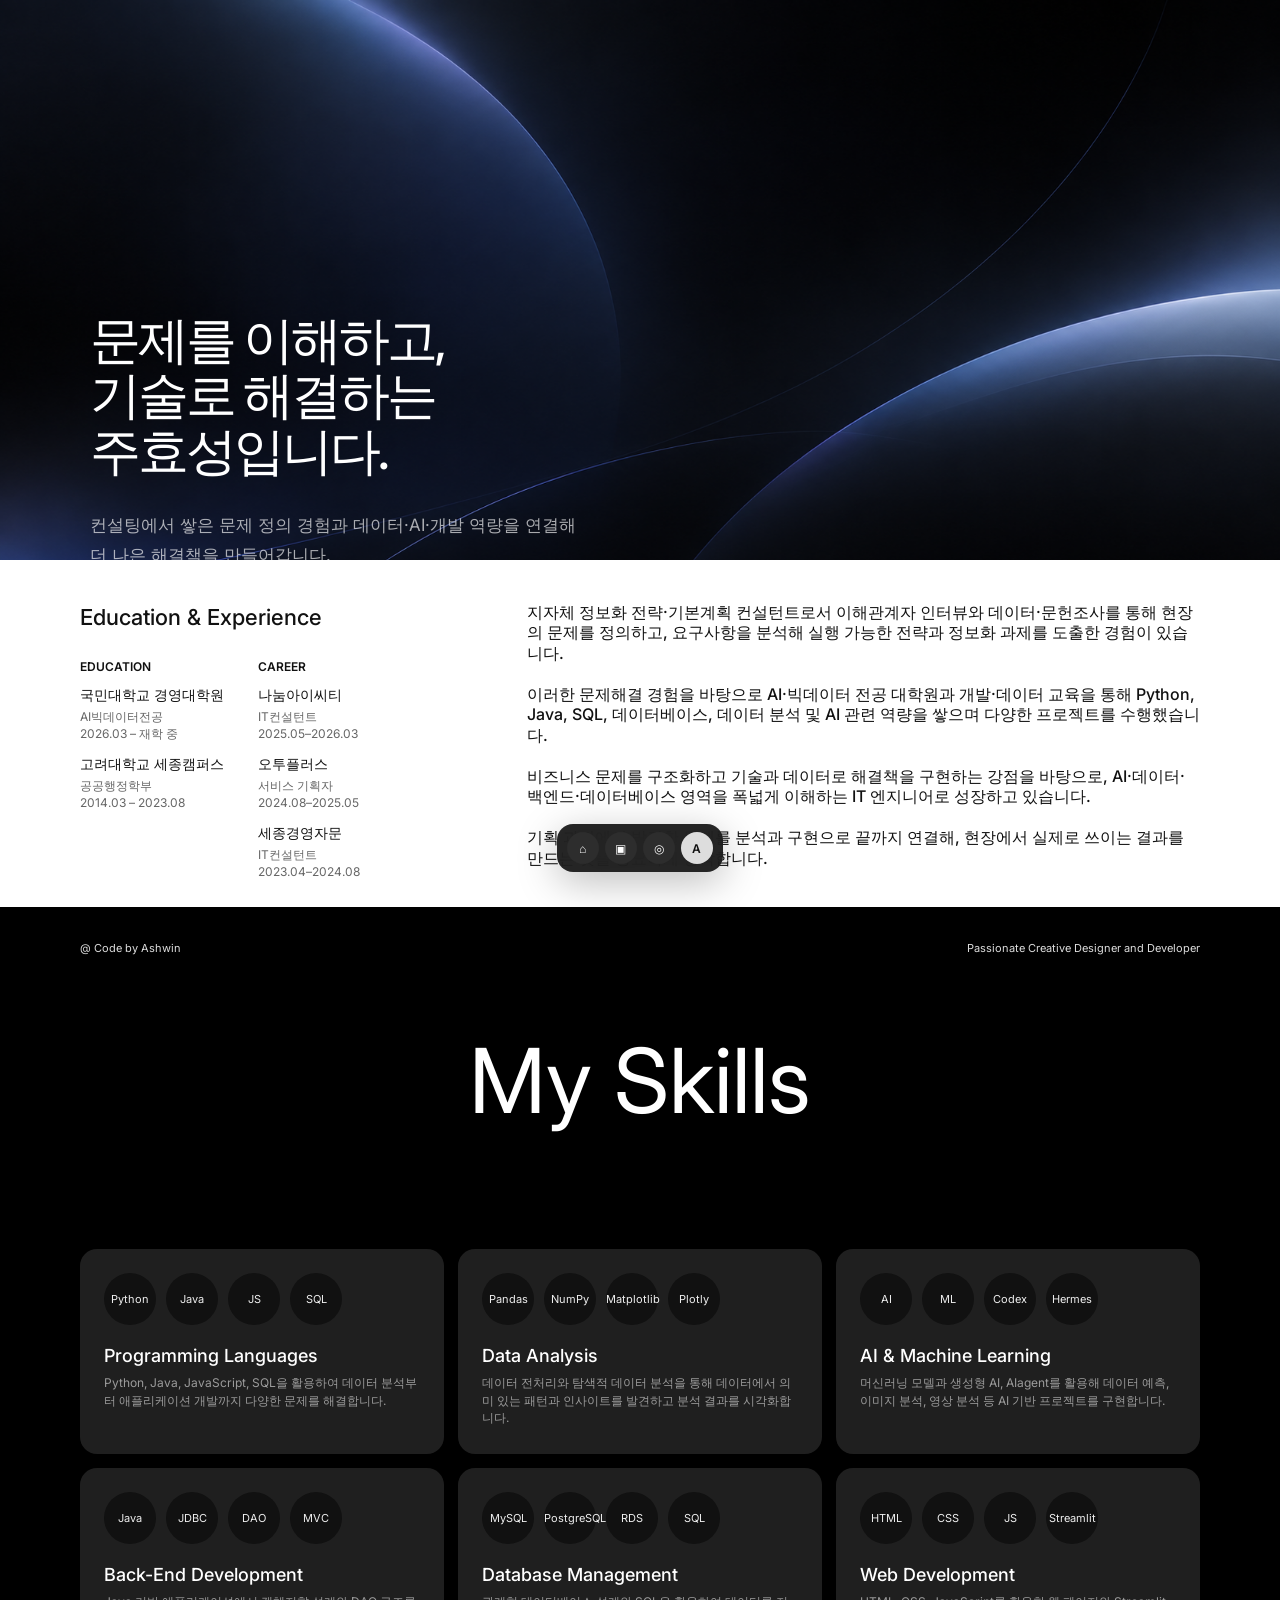
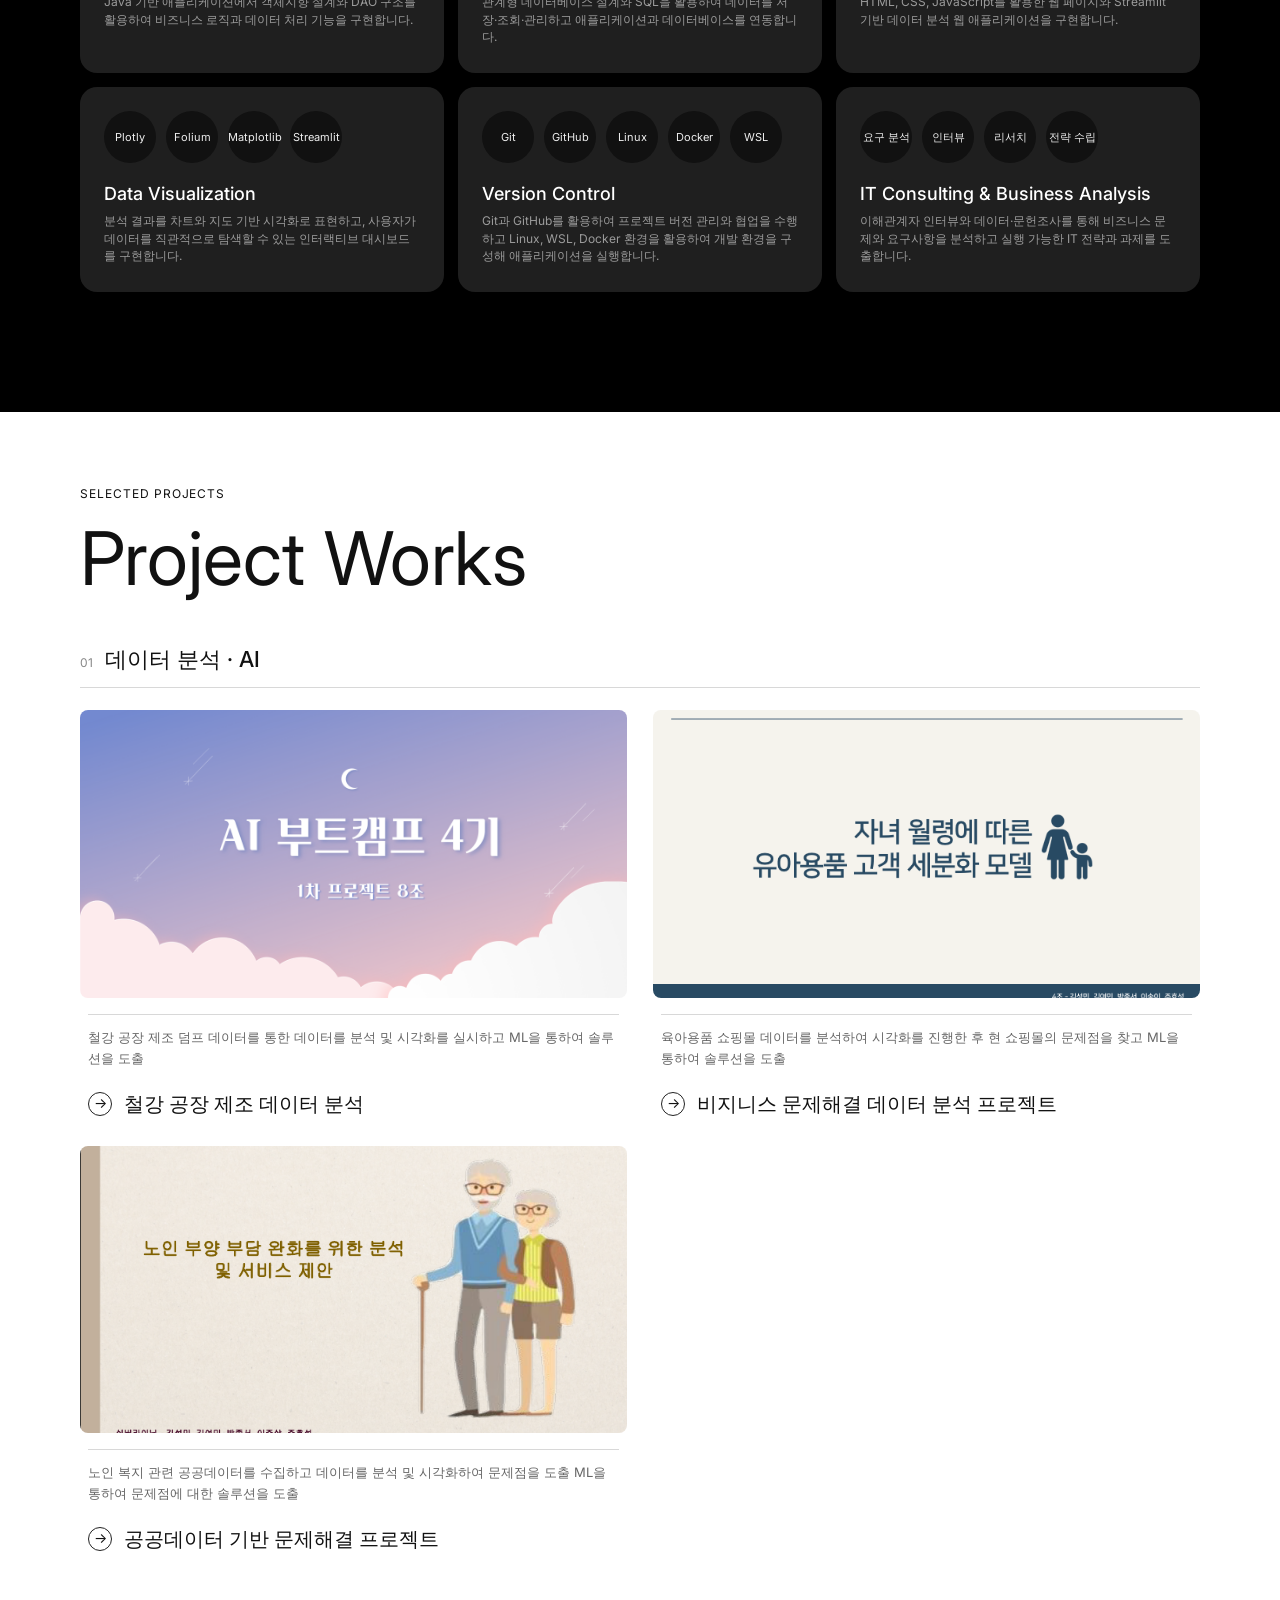
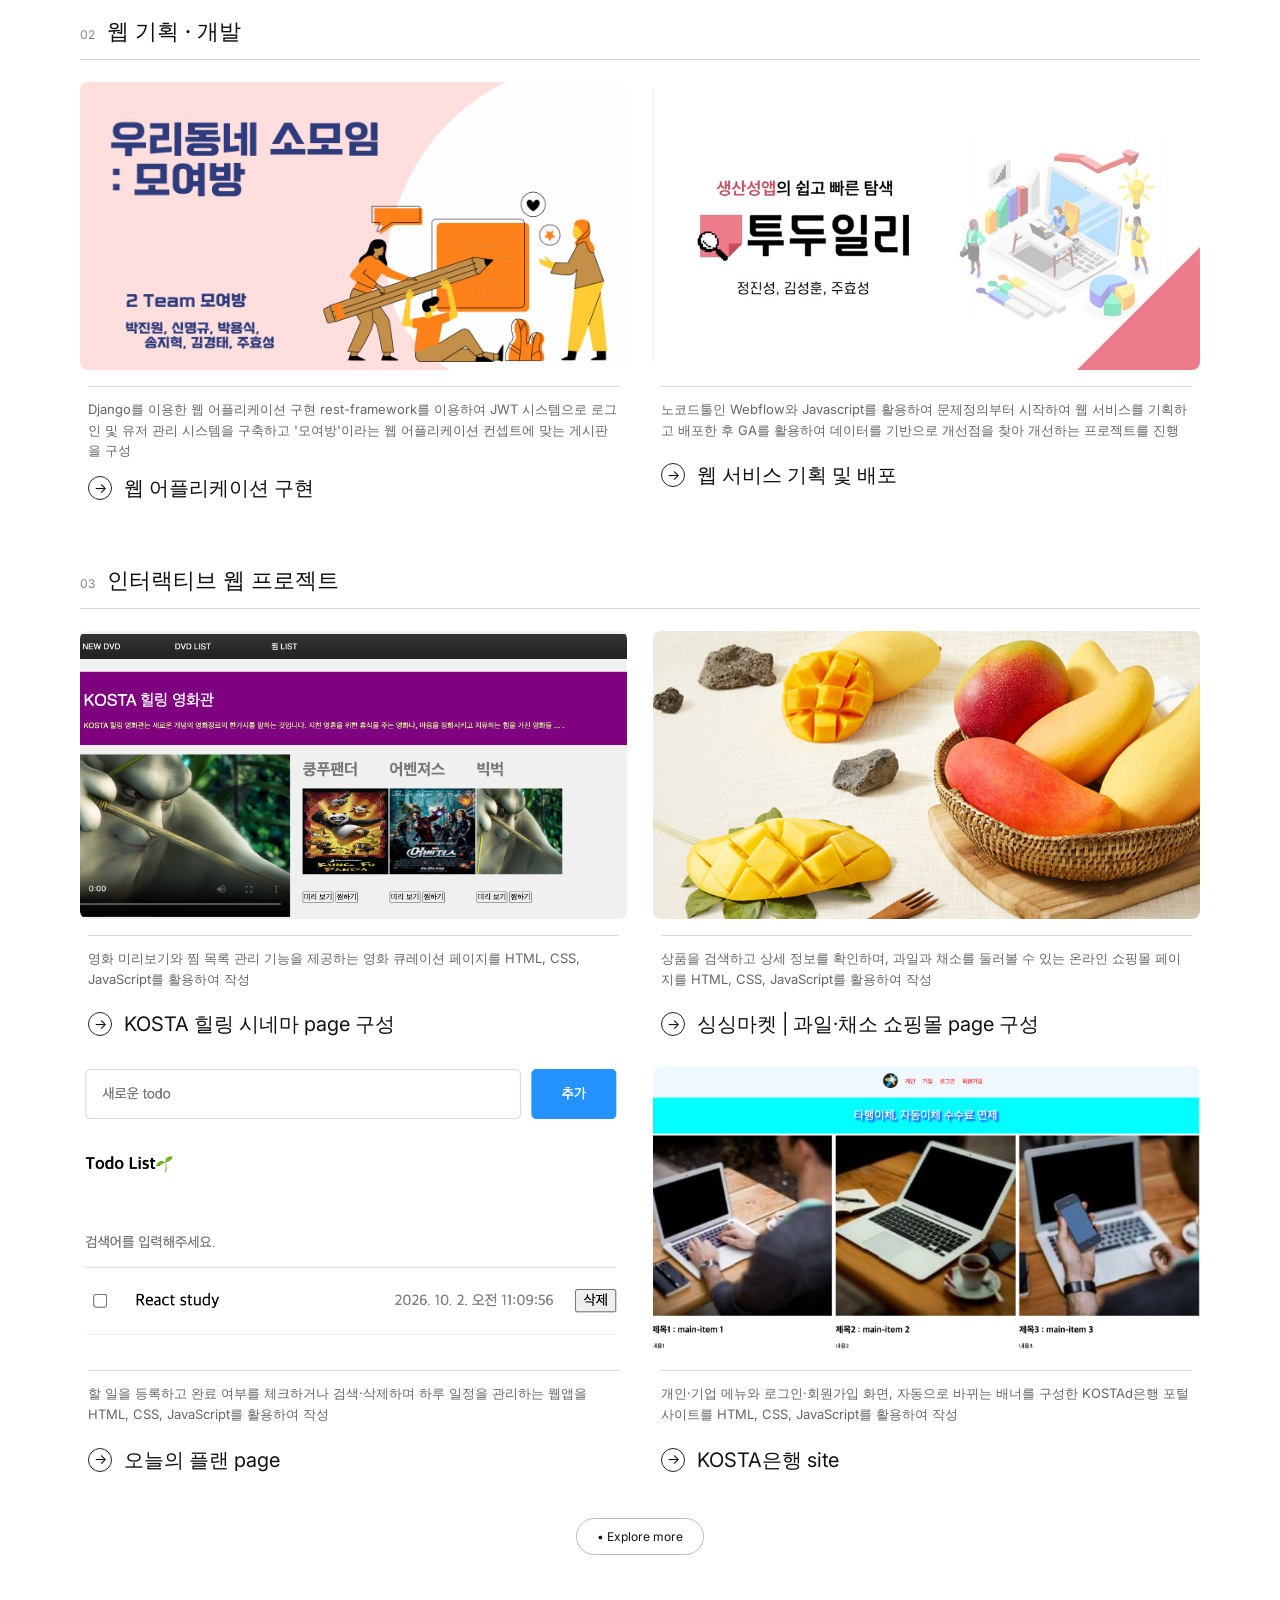
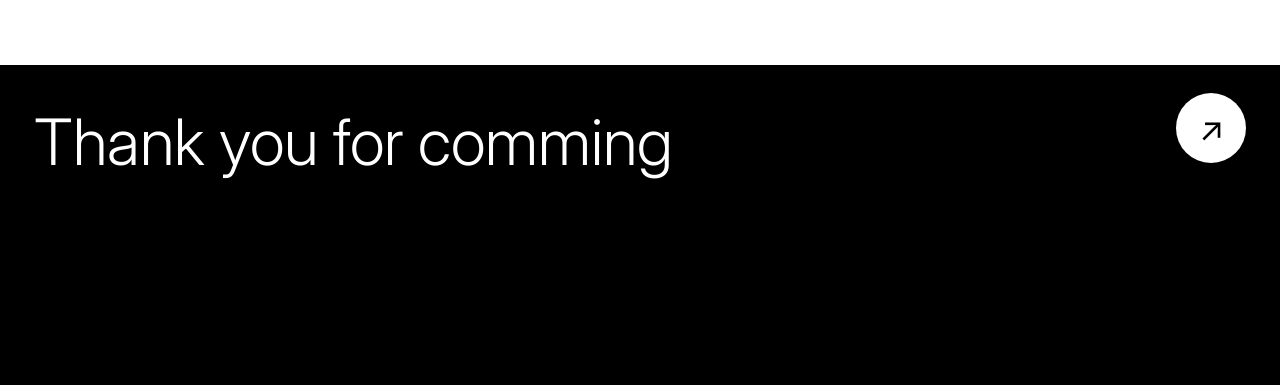
==== index.html @ 19fd81ed "githubio 포트폴리오 전면 개편" ====
<!doctype html>
<html lang="en">
  <head>
    <meta charset="UTF-8" />
    <meta name="viewport" content="width=device-width, initial-scale=1.0" />
    <title>Joo — Portfolio</title>
    <link rel="preconnect" href="https://fonts.googleapis.com" />
    <link rel="preconnect" href="https://fonts.gstatic.com" crossorigin />
    <link
      href="https://fonts.googleapis.com/css2?family=Inter:wght@300;400;500;600&display=swap"
      rel="stylesheet"
    />
    <link rel="stylesheet" href="./css/style.css" />
  </head>
  <body>
    <main>
      <section class="hero" id="home" aria-label="Hero section">
        <!-- 배경 이미지 -->
        <div
          class="hero-bg"
          role="img"
          aria-label="Portfolio hero background"
        ></div>

        <!-- 배경 위에 표시할 문구 -->
        <div class="hero-content">
          <h2>
            문제를 이해하고,<br />
            기술로 해결하는 <br />
            주효성입니다.
          </h2>

          <p class="hero-desc">
            컨설팅에서 쌓은 문제 정의 경험과 데이터·AI·개발 역량을 연결해<br />
            더 나은 해결책을 만들어갑니다.
          </p>
        </div>
      </section>

      <section class="intro section-light">
        <div class="container intro-grid">
          <div class="intro-side">
            <h2>Education &amp; Experience</h2>

            <div class="intro-history-grid">
              <section class="intro-history">
                <h3>Education</h3>
                <ul>
                  <li>
                    <strong>국민대학교 경영대학원</strong>
                    <span>AI빅데이터전공<br />2026.03 – 재학 중</span>
                  </li>
                  <li>
                    <strong>고려대학교 세종캠퍼스</strong>
                    <span>공공행정학부<br />2014.03 – 2023.08</span>
                  </li>
                </ul>
              </section>

              <section class="intro-history">
                <h3>Career</h3>
                <ul>
                  <li>
                    <strong>나눔아이씨티</strong>
                    <span>IT컨설턴트<br />2025.05–2026.03</span>
                  </li>
                  <li>
                    <strong>오투플러스</strong>
                    <span>서비스 기획자<br />2024.08–2025.05</span>
                  </li>
                  <li>
                    <strong>세종경영자문</strong>
                    <span>IT컨설턴트<br />2023.04–2024.08</span>
                  </li>
                </ul>
              </section>
            </div>
          </div>
          <p class="intro-main">
            지자체 정보화 전략·기본계획 컨설턴트로서 이해관계자 인터뷰와
            데이터·문헌조사를 통해 현장의 문제를 정의하고, 요구사항을 분석해
            실행 가능한 전략과 정보화 과제를 도출한 경험이 있습니다.
            <br /><br />이러한 문제해결 경험을 바탕으로 AI·빅데이터 전공
            대학원과 개발·데이터 교육을 통해 Python, Java, SQL, 데이터베이스,
            데이터 분석 및 AI 관련 역량을 쌓으며 다양한 프로젝트를 수행했습니다.
            <br /><br />비즈니스 문제를 구조화하고 기술과 데이터로 해결책을
            구현하는 강점을 바탕으로, AI·데이터·백엔드·데이터베이스 영역을
            폭넓게 이해하는 IT 엔지니어로 성장하고 있습니다. <br /><br />기획
            과정에서 발견한 문제를 분석과 구현으로 끝까지 연결해, 현장에서
            실제로 쓰이는 결과를 만드는 것을 중요하게 생각합니다.
          </p>
        </div>
      </section>

      <section class="skills section-dark" id="skills">
        <div class="container">
          <div class="eyebrow-row">
            <span>@ Code by Ashwin</span>
            <span>Passionate Creative Designer and Developer</span>
          </div>
          <h2 class="skills-title">My Skills</h2>

          <div class="skills-grid">
            <!-- Programming Languages -->
            <article class="skill-card">
              <div class="chip-row">
                <span class="icon-chip">Python</span>
                <span class="icon-chip">Java</span>
                <span class="icon-chip">JS</span>
                <span class="icon-chip">SQL</span>
              </div>

              <h3>Programming Languages</h3>

              <p>
                Python, Java, JavaScript, SQL을 활용하여 데이터 분석부터
                애플리케이션 개발까지 다양한 문제를 해결합니다.
              </p>
            </article>

            <!-- Data Analysis -->
            <article class="skill-card">
              <div class="chip-row">
                <span class="icon-chip">Pandas</span>
                <span class="icon-chip">NumPy</span>
                <span class="icon-chip">Matplotlib</span>
                <span class="icon-chip">Plotly</span>
              </div>

              <h3>Data Analysis</h3>

              <p>
                데이터 전처리와 탐색적 데이터 분석을 통해 데이터에서 의미 있는
                패턴과 인사이트를 발견하고 분석 결과를 시각화합니다.
              </p>
            </article>

            <!-- AI / Machine Learning -->
            <article class="skill-card">
              <div class="chip-row">
                <span class="icon-chip">AI</span>
                <span class="icon-chip">ML</span>
                <span class="icon-chip">Codex</span>
                <span class="icon-chip">Hermes</span>
              </div>

              <h3>AI &amp; Machine Learning</h3>

              <p>
                머신러닝 모델과 생성형 AI, AIagent를 활용해 데이터 예측, 이미지
                분석, 영상 분석 등 AI 기반 프로젝트를 구현합니다.
              </p>
            </article>

            <!-- Backend -->
            <article class="skill-card">
              <div class="chip-row">
                <span class="icon-chip">Java</span>
                <span class="icon-chip">JDBC</span>
                <span class="icon-chip">DAO</span>
                <span class="icon-chip">MVC</span>
              </div>

              <h3>Back-End Development</h3>

              <p>
                Java 기반 애플리케이션에서 객체지향 설계와 DAO 구조를 활용하여
                비즈니스 로직과 데이터 처리 기능을 구현합니다.
              </p>
            </article>

            <!-- Database -->
            <article class="skill-card">
              <div class="chip-row">
                <span class="icon-chip">MySQL</span>
                <span class="icon-chip">PostgreSQL</span>
                <span class="icon-chip">RDS</span>
                <span class="icon-chip">SQL</span>
              </div>

              <h3>Database Management</h3>

              <p>
                관계형 데이터베이스 설계와 SQL을 활용하여 데이터를
                저장·조회·관리하고 애플리케이션과 데이터베이스를 연동합니다.
              </p>
            </article>

            <!-- Web -->
            <article class="skill-card">
              <div class="chip-row">
                <span class="icon-chip">HTML</span>
                <span class="icon-chip">CSS</span>
                <span class="icon-chip">JS</span>
                <span class="icon-chip">Streamlit</span>
              </div>

              <h3>Web Development</h3>

              <p>
                HTML, CSS, JavaScript를 활용한 웹 페이지와 Streamlit 기반 데이터
                분석 웹 애플리케이션을 구현합니다.
              </p>
            </article>

            <!-- Data Visualization -->
            <article class="skill-card">
              <div class="chip-row">
                <span class="icon-chip">Plotly</span>
                <span class="icon-chip">Folium</span>
                <span class="icon-chip">Matplotlib</span>
                <span class="icon-chip">Streamlit</span>
              </div>

              <h3>Data Visualization</h3>

              <p>
                분석 결과를 차트와 지도 기반 시각화로 표현하고, 사용자가
                데이터를 직관적으로 탐색할 수 있는 인터랙티브 대시보드를
                구현합니다.
              </p>
            </article>

            <!-- Version Control -->
            <article class="skill-card">
              <div class="chip-row">
                <span class="icon-chip">Git</span>
                <span class="icon-chip">GitHub</span>
                <span class="icon-chip">Linux</span>
                <span class="icon-chip">Docker</span>
                <span class="icon-chip">WSL</span>
              </div>

              <h3>Version Control</h3>

              <p>
                Git과 GitHub를 활용하여 프로젝트 버전 관리와 협업을 수행하고
                Linux, WSL, Docker 환경을 활용하여 개발 환경을 구성해
                애플리케이션을 실행합니다.
              </p>
            </article>

            <!-- Consulting -->
            <article class="skill-card">
              <div class="chip-row">
                <span class="icon-chip">요구 분석</span>
                <span class="icon-chip">인터뷰</span>
                <span class="icon-chip">리서치</span>
                <span class="icon-chip">전략 수립</span>
              </div>

              <h3>IT Consulting &amp; Business Analysis</h3>

              <p>
                이해관계자 인터뷰와 데이터·문헌조사를 통해 비즈니스 문제와
                요구사항을 분석하고 실행 가능한 IT 전략과 과제를 도출합니다.
              </p>
            </article>
          </div>
        </div>
      </section>

      <section class="works section-light" id="works">
        <div class="container">
          <div class="works-topline">
            <div>
              <p class="mini-label">selected projects</p>
              <h2>Project Works</h2>
            </div>
          </div>

          <div class="project-categories">
            <section class="project-category">
              <h3 class="project-category-title">
                <span>01</span> 데이터 분석 · AI
              </h3>
              <div class="project-grid">
            <a
              class="project-card"
              href="./project_template/RPA_4기_프로젝트1.pdf"
              aria-label="철강 공장 제조 데이터 분석"
            >
              <img src="assets/project1.png" alt="project1" />
              <span
                >철강 공장 제조 덤프 데이터를 통한 데이터를 분석 및 시각화를
                실시하고 ML을 통하여 솔루션을 도출</span
              >
              <h3><span>→</span> 철강 공장 제조 데이터 분석</h3>
            </a>
            <a
              class="project-card"
              href="./project_template/RPA_4기_프로젝트2+3.pdf"
              aria-label="비지니스 문제해결 데이터 분석 프로젝트"
            >
              <img src="assets/project2+3.png" alt="project2+3" />
              <span
                >육아용품 쇼핑몰 데이터를 분석하여 시각화를 진행한 후 현
                쇼핑몰의 문제점을 찾고 ML을 통하여 솔루션을 도출</span
              >
              <h3><span>→</span> 비지니스 문제해결 데이터 분석 프로젝트</h3>
            </a>
            <a
              class="project-card"
              href="./project_template/RPA_4기_프로젝트4.pdf"
              aria-label="데이터 기반 문제해결 프로젝트"
            >
              <img src="assets/project4.png" alt="project4" />
              <span
                >노인 복지 관련 공공데이터를 수집하고 데이터를 분석 및
                시각화하여 문제점을 도출 ML을 통하여 문제점에 대한 솔루션을
                도출</span
              >
              <h3><span>→</span> 공공데이터 기반 문제해결 프로젝트</h3>
            </a>
              </div>
            </section>

            <section class="project-category">
              <h3 class="project-category-title">
                <span>02</span> 웹 기획 · 개발
              </h3>
              <div class="project-grid">
            <a
              class="project-card"
              href="./project_template/RPA_4기_프로젝트5.pdf"
              aria-label="웹 어플리케이션 구현"
            >
              <img src="assets/project5.png" alt="project5" />
              <span
                >Django를 이용한 웹 어플리케이션 구현 rest-framework를 이용하여
                JWT 시스템으로 로그인 및 유저 관리 시스템을 구축하고
                '모여방'이라는 웹 어플리케이션 컨셉트에 맞는 게시판을 구성</span
              >
              <h3><span>→</span> 웹 어플리케이션 구현</h3>
            </a>
            <a
              class="project-card"
              href="./project_template/투두일리 최종발표_231024_153818.pdf"
              aria-label="웹 서비스 기획 및 배포"
            >
              <img src="assets/투두일리.jpg" alt="투두일리" />
              <span
                >노코드툴인 Webflow와 Javascript를 활용하여 문제정의부터
                시작하여 웹 서비스를 기획하고 배포한 후 GA를 활용하여 데이터를
                기반으로 개선점을 찾아 개선하는 프로젝트를 진행</span
              >
              <h3><span>→</span> 웹 서비스 기획 및 배포</h3>
            </a>
              </div>
            </section>

            <section class="project-category">
              <h3 class="project-category-title">
                <span>03</span> 인터랙티브 웹 프로젝트
              </h3>
              <div class="project-grid">
            <a
              class="project-card"
              href="./movie_site/index.html"
              aria-label="KOSTA 힐링 시네마 page"
            >
              <img src="assets/movie_site.png" alt="movie_site" />
              <span
                >영화 미리보기와 찜 목록 관리 기능을 제공하는 영화 큐레이션
                페이지를 HTML, CSS, JavaScript를 활용하여 작성</span
              >
              <h3><span>→</span> KOSTA 힐링 시네마 page 구성</h3>
            </a>
            <a
              class="project-card"
              href="./fruits_shop/index.html"
              aria-label="싱싱마켓 | 과일·채소 쇼핑몰 page"
            >
              <img src="assets/fruits_shop.png" alt="fruits_shop" />
              <span
                >상품을 검색하고 상세 정보를 확인하며, 과일과 채소를 둘러볼 수
                있는 온라인 쇼핑몰 페이지를 HTML, CSS, JavaScript를 활용하여
                작성</span
              >
              <h3><span>→</span> 싱싱마켓 | 과일·채소 쇼핑몰 page 구성</h3>
            </a>
            <a
              class="project-card"
              href="./todo_list/index.html"
              aria-label="오늘의 플랜 page"
            >
              <img src="assets/todoList.png" alt="todoList" />
              <span
                >할 일을 등록하고 완료 여부를 체크하거나 검색·삭제하며 하루
                일정을 관리하는 웹앱을 HTML, CSS, JavaScript를 활용하여
                작성</span
              >
              <h3><span>→</span> 오늘의 플랜 page</h3>
            </a>
            <a
              class="project-card"
              href="./WS03/index.html"
              aria-label="KOSTA은행 site"
            >
              <img src="assets/kostabank.png" alt="kostabank" />
              <span
                >개인·기업 메뉴와 로그인·회원가입 화면, 자동으로 바뀌는 배너를
                구성한 KOSTAd은행 포털 사이트를 HTML, CSS, JavaScript를 활용하여
                작성
              </span>
              <h3><span>→</span> KOSTA은행 site</h3>
            </a>
          </div>
          <div class="center">
            <a class="pill" href="#works">• Explore more</a>
          </div>
        </div>
      </section>

      <footer class="footer">
        <div class="footer-arrow">↗</div>
              </div>
            </section>
        <p>Thank you for comming</p>
      </footer>
    </main>

    <nav class="floating-nav" aria-label="Page navigation">
      <a href="#home" title="Home">⌂</a>
      <a href="#works" title="Works">▣</a>
      <a href="#skills" title="Skills">◎</a>
      <a class="avatar" href="#home" title="Profile">A</a>
    </nav>

    <script src="script.js"></script>
  </body>
</html>
---- css/style.css ----
:root {
  --black: #000;
  --white: #fff;
  --muted: #aaa;
  --card: #1f1f1f;
  --chip: #111;
  --blue: #4057f1;
}

* {
  box-sizing: border-box;
}
html {
  scroll-behavior: smooth;
}
body {
  margin: 0;
  font-family: Inter, Arial, Helvetica, sans-serif;
  color: #111;
  background: #fff;
}
a {
  color: inherit;
  text-decoration: none;
}
img {
  display: block;
  width: 100%;
}
.container {
  width: min(1120px, calc(100% - 72px));
  margin: 0 auto;
}
.section-light {
  background: #fff;
}
.section-dark {
  background: #000;
  color: #fff;
}

.hero {
  height: min(51vw, 560px);
  min-height: 390px;
  overflow: hidden;
  background: #adb1b2;
}
.hero-bg {
  width: 100%;
  height: 100%;
  background-image: url("../assets/bgimg.png");
  background-repeat: no-repeat;
  background-position: center top;
  background-size: cover;
}

/* ========================================
   HERO TEXT
======================================== */

.hero-content {
  position: absolute;

  /* 위치 */
  top: 50%;
  left: 7%;

  transform: translateY(-50%);

  /* 배경보다 앞으로 */
  z-index: 2;

  color: #fff;
}

/* AI · DATA · BACK-END */

.hero-kicker {
  margin: 0 0 24px;

  font-size: 14px;
  font-weight: 500;

  letter-spacing: 5px;

  color: rgba(255, 255, 255, 0.7);
}

/* 메인 문구 */

.hero-content h2 {
  margin: 0;

  font-size: clamp(32px, 4vw, 70px);

  font-weight: 500;

  line-height: 1.08;

  letter-spacing: -3px;
}

/* 설명 */

.hero-desc {
  margin-top: 32px;

  font-size: 17px;

  line-height: 1.8;

  color: rgba(255, 255, 255, 0.65);
}

.intro {
  padding: 42px 0 26px;
}
.intro-grid {
  display: grid;
  grid-template-columns: 0.8fr 1.6fr;
  gap: 110px;
  align-items: start;
}
.intro-main {
  font-size: clamp(16px, 1.2vw, 17px);
  line-height: 1.28;
  margin: 0;
  font-weight: 500;
}
.intro-side {
  text-align: left;
  color: #666;
  font-size: 14px;
  line-height: 1.45;
}
.intro-side h2 {
  margin: 0 0 24px;
  color: #111;
  font-size: 22px;
  font-weight: 500;
}
.intro-history-grid {
  display: grid;
  grid-template-columns: repeat(2, minmax(0, 1fr));
  gap: 20px;
}
.intro-history {
  min-width: 0;
}
.intro-history h3 {
  margin: 0 0 10px;
  color: #111;
  font-size: 12px;
  font-weight: 600;
  text-transform: uppercase;
}
.intro-history ul {
  margin: 0;
  padding: 0;
  list-style: none;
}
.intro-history li + li {
  margin-top: 12px;
}
.intro-history strong,
.intro-history span {
  display: block;
}
.intro-history strong {
  color: #111;
  font-weight: 500;
}
.intro-history span {
  margin-top: 2px;
  font-size: 12px;
}
.text-link {
  color: #111;
  font-size: 17px;
  display: inline-flex;
  gap: 12px;
  align-items: center;
}

.skills {
  padding: 34px 0 120px;
}
.eyebrow-row {
  display: flex;
  justify-content: space-between;
  font-size: 11px;
  color: #ddd;
  margin-bottom: 78px;
}
.skills-title {
  text-align: center;
  font-weight: 400;
  font-size: clamp(52px, 7vw, 96px);
  line-height: 1.08;
  margin: 0 0 120px;
}
.skills-grid {
  display: grid;
  grid-template-columns: repeat(12, 1fr);
  gap: 14px;
  align-items: start;
}
.skill-card {
  grid-column: span 4;
  background: var(--card);
  border-radius: 17px;
  padding: 24px;
  min-height: 205px;
}
.skill-card.tall {
  grid-column: span 4;
  min-height: 286px;
}
.skill-card.wide {
  grid-column: span 4;
  min-height: 240px;
}
.skill-card.small {
  grid-column: span 2;
  min-height: 240px;
}
.skill-card h3 {
  margin: 20px 0 8px;
  font-size: 18px;
  font-weight: 500;
}
.skill-card p {
  color: #9b9b9b;
  font-size: 12px;
  line-height: 1.45;
  margin: 0;
}
.chip-row,
.tag-row {
  display: flex;
  flex-wrap: wrap;
  gap: 10px;
}
.icon-chip {
  width: 52px;
  height: 52px;
  border-radius: 999px;
  background: var(--chip);
  display: inline-grid;
  place-items: center;
  font-size: 11px;
  color: #eee;
}
.tag-row span {
  background: #131313;
  border-radius: 999px;
  padding: 8px 12px;
  color: #cfcfcf;
  font-size: 10px;
}

.works {
  padding: 74px 0 110px;
}
.works-topline {
  display: grid;
  grid-template-columns: 1.5fr 0.6fr;
  gap: 60px;
  align-items: end;
  margin-bottom: 42px;
}
.mini-label {
  margin: 0 0 12px;
  font-size: 12px;
  text-transform: uppercase;
  letter-spacing: 0.08em;
}
.works h2 {
  font-size: clamp(46px, 6vw, 74px);
  font-weight: 400;
  margin: 0;
}
.works-copy {
  font-size: 11px;
  line-height: 1.35;
  margin: 0 0 10px;
}
.project-category + .project-category {
  margin-top: 64px;
}
.project-category-title {
  display: flex;
  align-items: baseline;
  gap: 12px;
  margin: 0 0 22px;
  padding-bottom: 12px;
  border-bottom: 1px solid #d8d8d8;
  font-size: 22px;
  font-weight: 500;
}
.project-category-title span {
  color: #888;
  font-size: 12px;
  font-weight: 400;
}
.project-grid {
  display: grid;
  grid-template-columns: 1fr 1fr;
  gap: 28px 26px;
}
.project-card img {
  aspect-ratio: 1.9 / 1;
  object-fit: cover;
  border-radius: 8px;
}
.project-card > span {
  display: -webkit-box;
  min-height: 4.8em;
  margin: 16px 8px 0;
  padding-top: 12px;
  overflow: hidden;
  border-top: 1px solid #d8d8d8;
  color: #666;
  font-size: 13px;
  line-height: 1.6;
  -webkit-box-orient: vertical;
  -webkit-line-clamp: 3;
}
.project-card h3 {
  font-size: 20px;
  line-height: 1.35;
  font-weight: 400;
  margin: 14px 8px 0;
  display: flex;
  align-items: flex-start;
  gap: 12px;
}
.project-card h3 span {
  width: 24px;
  height: 24px;
  display: inline-grid;
  place-items: center;
  border: 1px solid #222;
  border-radius: 50%;
  font-size: 14px;
  flex: 0 0 24px;
  margin-top: 1px;
}
.center {
  text-align: center;
  margin-top: 44px;
}
.pill {
  display: inline-block;
  border: 1px solid #bbb;
  border-radius: 999px;
  padding: 10px 20px;
  font-size: 12px;
}

.contact {
  padding: 90px 0 54px;
}
.mono {
  font-family: ui-monospace, SFMono-Regular, Menlo, monospace;
  font-size: 11px;
}
.contact h2 {
  font-size: clamp(42px, 5vw, 72px);
  font-weight: 400;
  line-height: 1.1;
  margin: 8px 0 70px;
}
.contact-line {
  position: relative;
  border-top: 1px solid #aaa;
  display: grid;
  grid-template-columns: 1fr 1fr 1.3fr;
  align-items: end;
  padding-top: 70px;
  min-height: 130px;
}
.contact-info {
  display: flex;
  flex-direction: column;
  font-size: 12px;
}
.contact-info small {
  color: #8a8a8a;
  font-size: 9px;
}
.contact-circle {
  position: absolute;
  right: 6%;
  top: -68px;
  width: 150px;
  height: 150px;
  border-radius: 50%;
  display: grid;
  place-items: center;
  color: #fff;
  background: var(--blue);
  font-size: 12px;
}

.footer {
  position: relative;
  background: #000;
  color: #fff;
  padding: 38px 34px 20px;
  min-height: 320px;
  overflow: hidden;
}
.footer p {
  font-size: clamp(36px, 5vw, 68px);
  margin: 0 0 12px;
  font-weight: 300;
}
.footer h2 {
  font-size: clamp(88px, 13vw, 190px);
  line-height: 0.9;
  margin: 0;
  font-weight: 400;
  white-space: nowrap;
  letter-spacing: 0.03em;
}
.footer-arrow {
  position: absolute;
  top: 28px;
  right: 34px;
  width: 70px;
  height: 70px;
  background: white;
  color: black;
  border-radius: 50%;
  display: grid;
  place-items: center;
  font-size: 34px;
}

.floating-nav {
  position: fixed;
  left: 50%;
  bottom: 28px;
  transform: translateX(-50%);
  z-index: 50;
  background: rgba(20, 20, 20, 0.92);
  color: #fff;
  border-radius: 16px;
  padding: 8px 10px;
  display: flex;
  align-items: center;
  gap: 6px;
  box-shadow: 0 10px 40px rgba(0, 0, 0, 0.26);
  backdrop-filter: blur(10px);
}
.floating-nav a {
  width: 32px;
  height: 32px;
  display: grid;
  place-items: center;
  border-radius: 50%;
  font-size: 12px;
  background: #2d2d2d;
}
.floating-nav .avatar {
  background: #ddd;
  color: #111;
  font-weight: 600;
}

@media (max-width: 900px) {
  .container {
    width: min(100% - 34px, 720px);
  }
  .hero {
    min-height: 320px;
    height: 55vw;
  }
  .intro-grid,
  .works-topline {
    grid-template-columns: 1fr;
    gap: 26px;
  }
  .intro-side {
    text-align: left;
    max-width: 460px;
  }
  .eyebrow-row {
    gap: 20px;
  }
  .skills-title {
    margin-bottom: 72px;
  }
  .skill-card,
  .skill-card.tall,
  .skill-card.wide {
    grid-column: span 6;
  }
  .skill-card.small {
    grid-column: span 3;
  }
  .project-card h3 {
    font-size: 17px;
  }
}

@media (max-width: 620px) {
  .hero {
    min-height: 260px;
    height: 62vw;
  }
  .skills {
    padding-bottom: 72px;
  }
  .eyebrow-row {
    font-size: 9px;
    margin-bottom: 48px;
  }
  .skills-grid {
    grid-template-columns: 1fr;
  }
  .skill-card,
  .skill-card.tall,
  .skill-card.wide,
  .skill-card.small {
    grid-column: 1;
    min-height: 0;
  }
  .project-grid {
    grid-template-columns: 1fr;
  }
  .contact-line {
    grid-template-columns: 1fr 1fr;
    gap: 20px;
    padding-top: 100px;
  }
  .contact-circle {
    width: 110px;
    height: 110px;
    top: -55px;
    right: 0;
  }
  .footer {
    min-height: 245px;
  }
  .footer-arrow {
    width: 56px;
    height: 56px;
    font-size: 26px;
  }
}
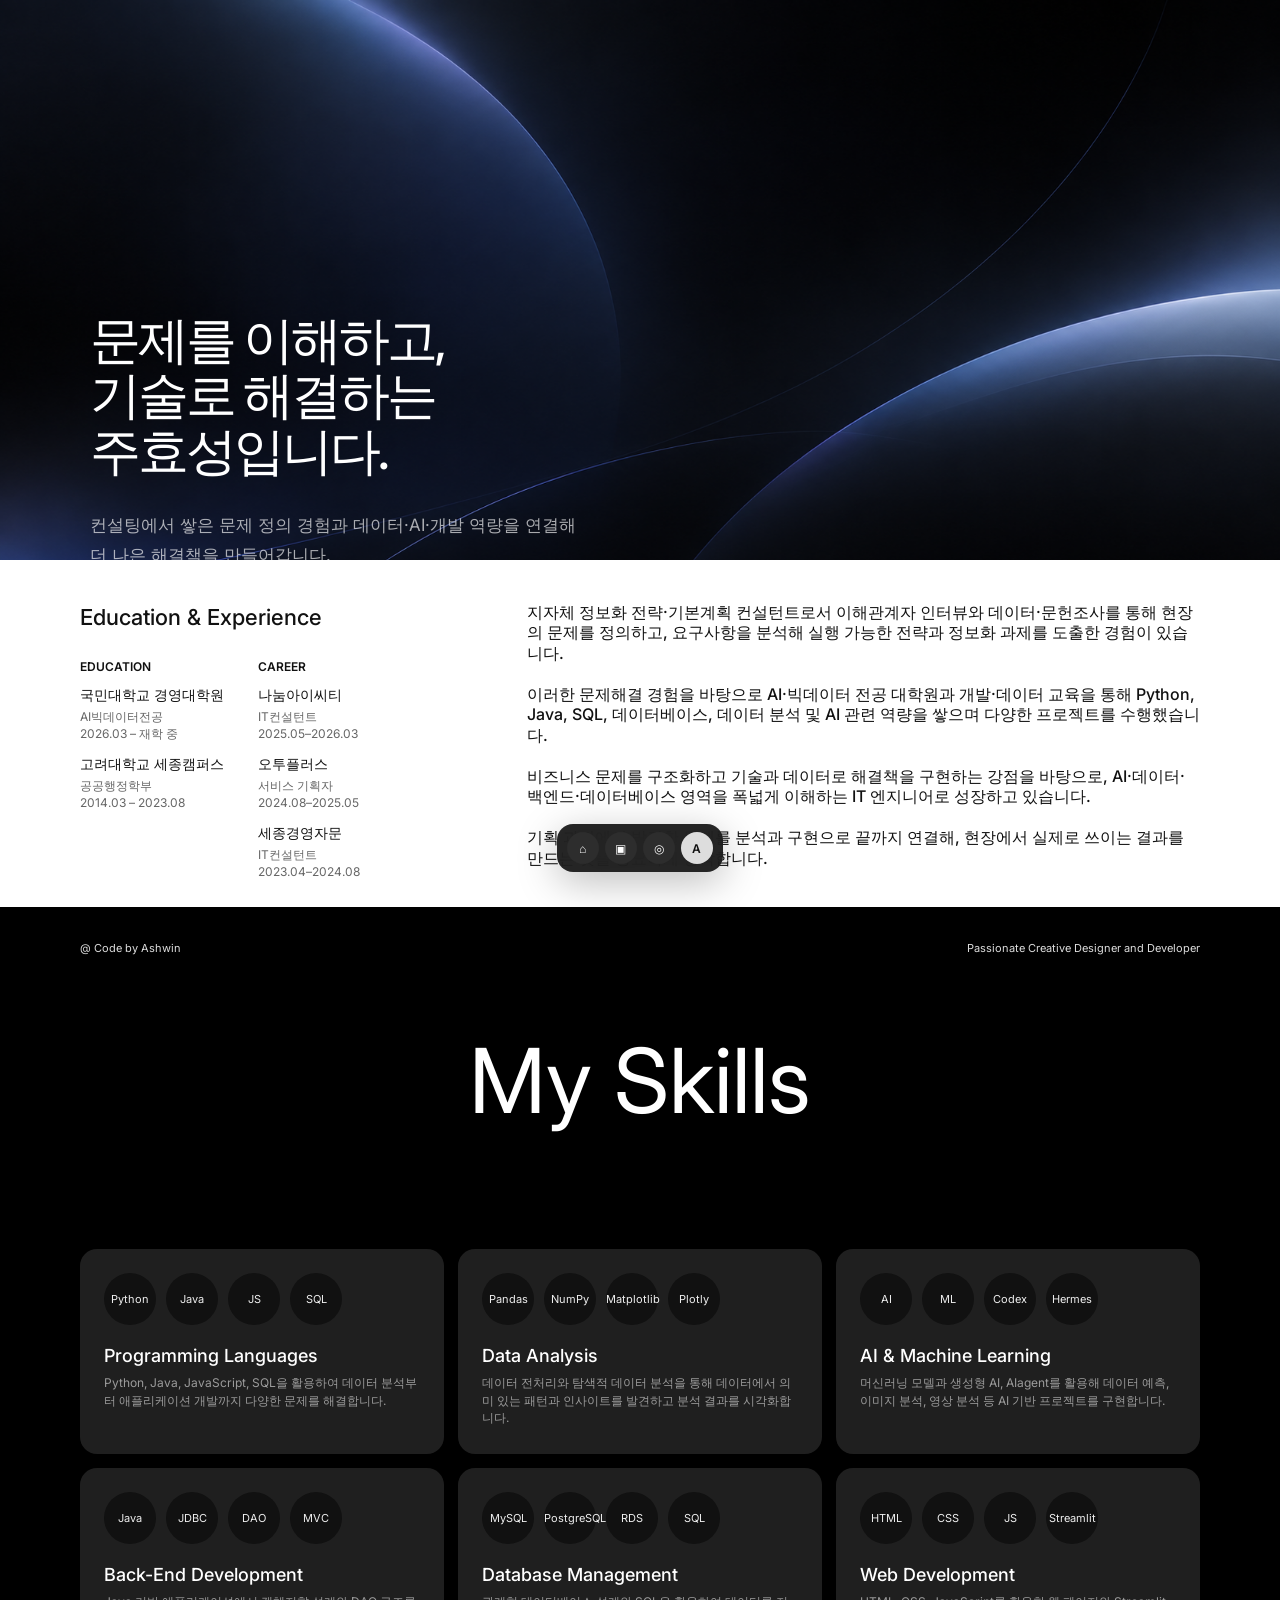
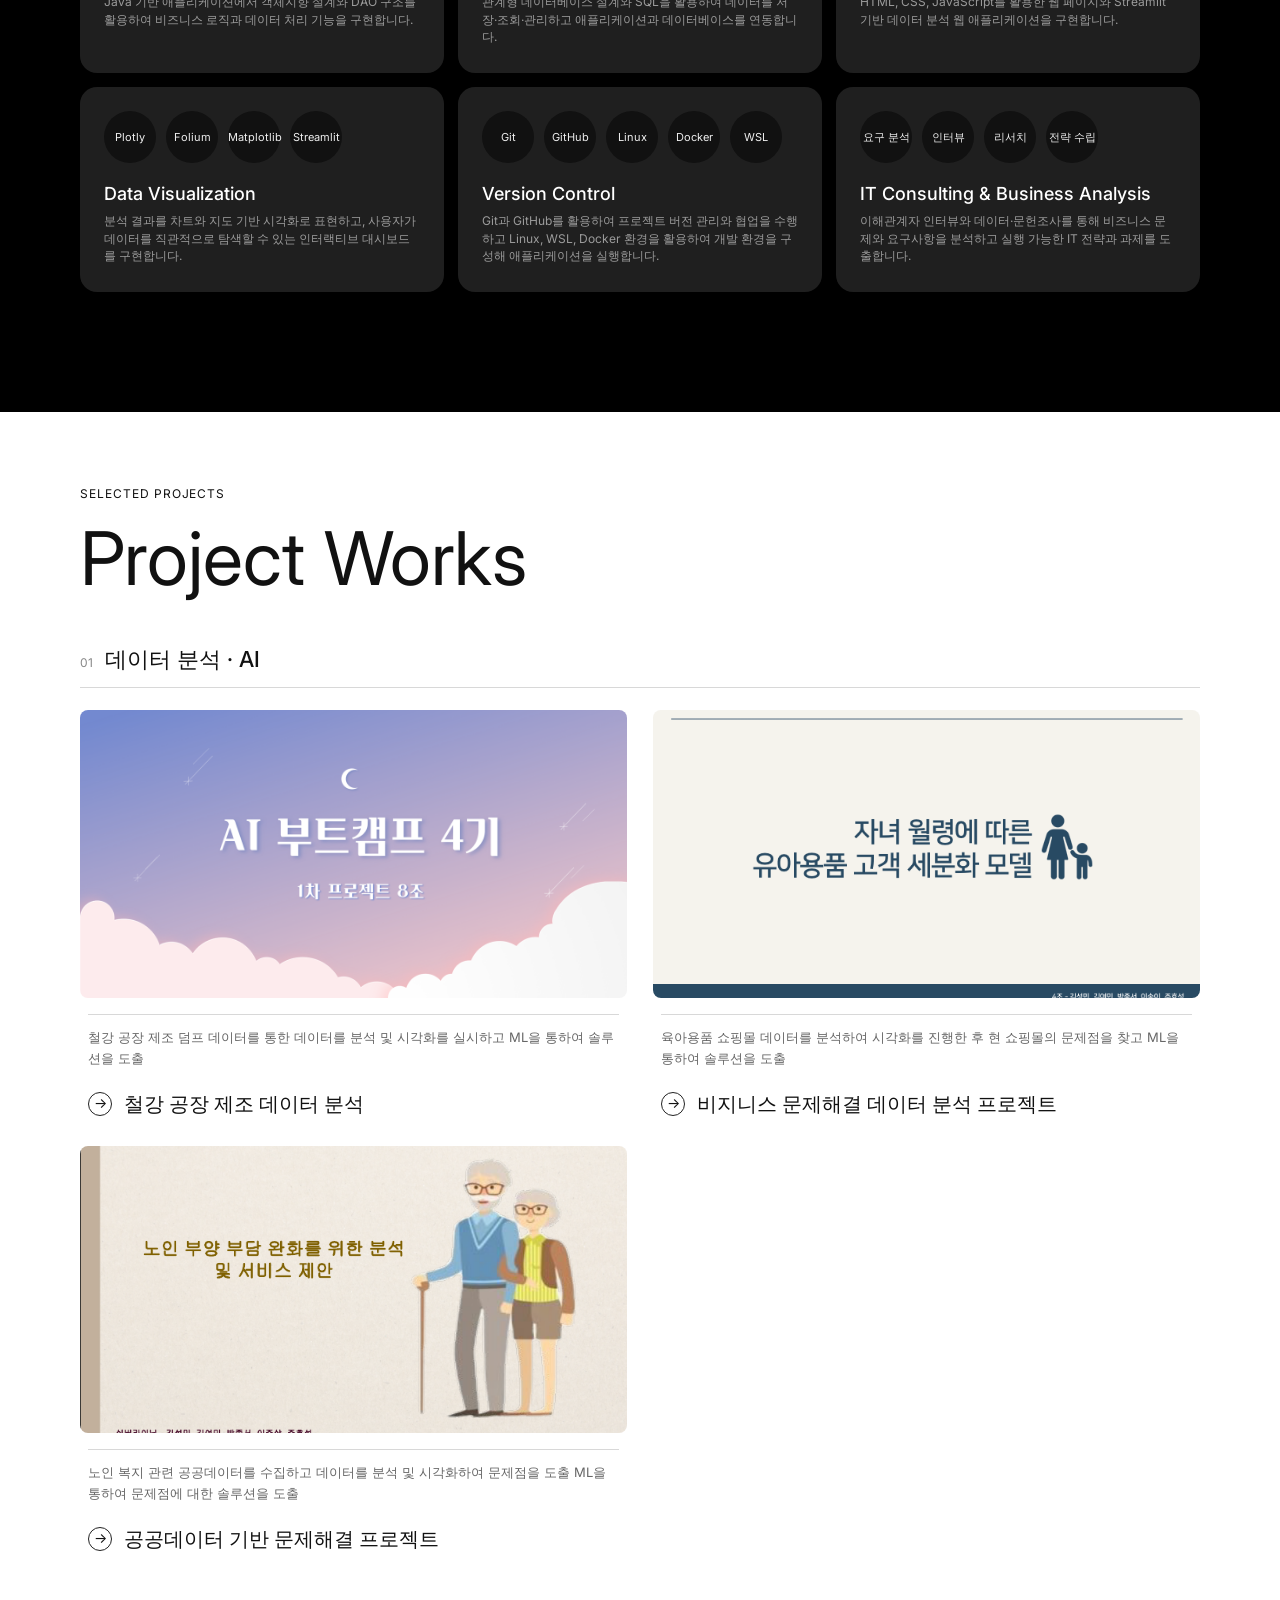
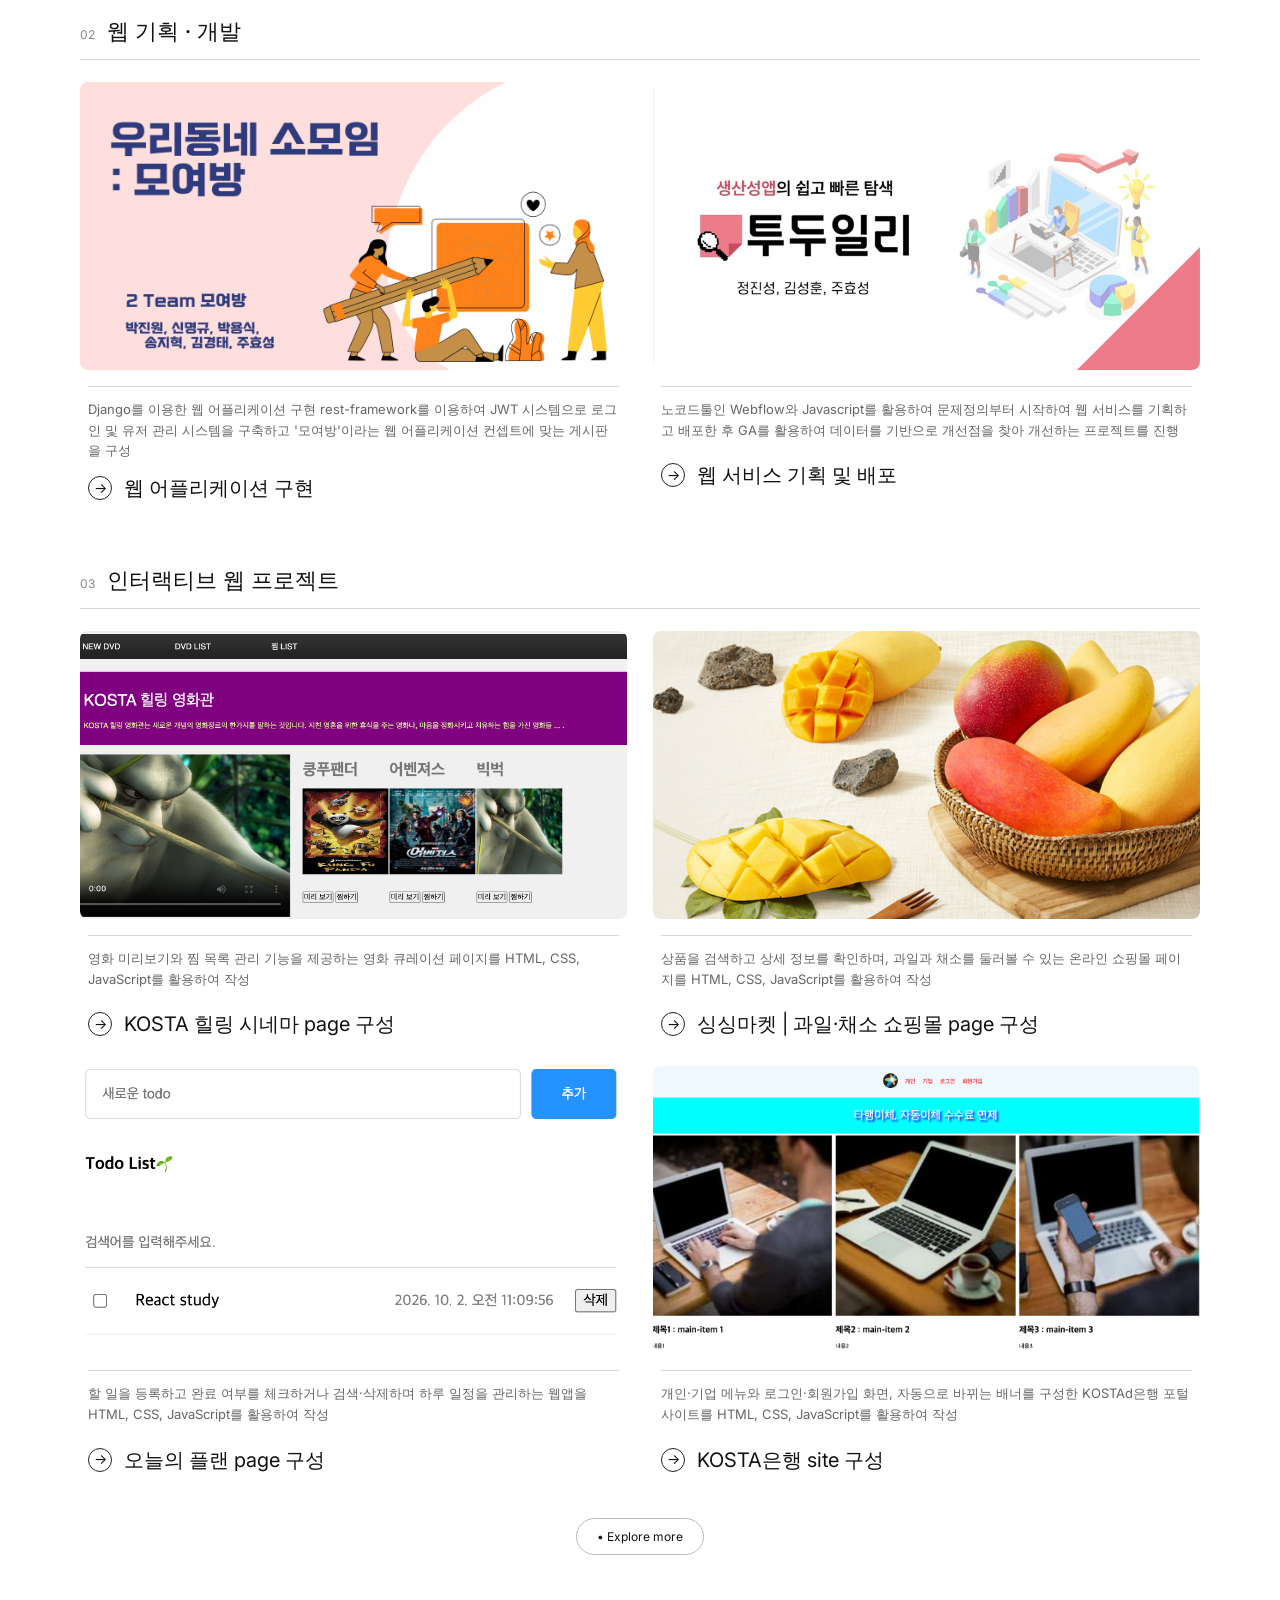
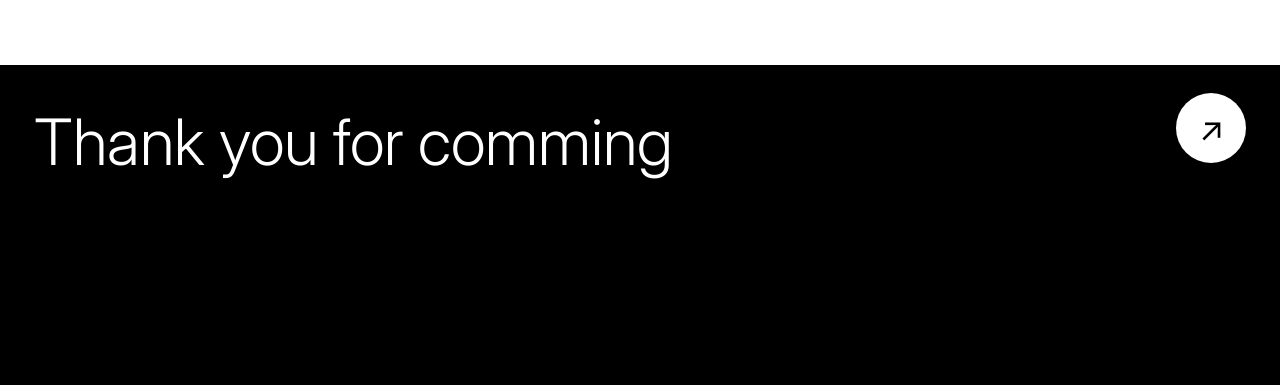
==== commit 7f2cf1a3: "프로젝트명 수정" ====
--- a/index.html
+++ b/index.html
@@ -390,7 +390,7 @@
                 일정을 관리하는 웹앱을 HTML, CSS, JavaScript를 활용하여
                 작성</span
               >
-              <h3><span>→</span> 오늘의 플랜 page</h3>
+              <h3><span>→</span> 오늘의 플랜 page 구성</h3>
             </a>
             <a
               class="project-card"
@@ -403,7 +403,7 @@
                 구성한 KOSTAd은행 포털 사이트를 HTML, CSS, JavaScript를 활용하여
                 작성
               </span>
-              <h3><span>→</span> KOSTA은행 site</h3>
+              <h3><span>→</span> KOSTA은행 site 구성</h3>
             </a>
           </div>
           <div class="center">
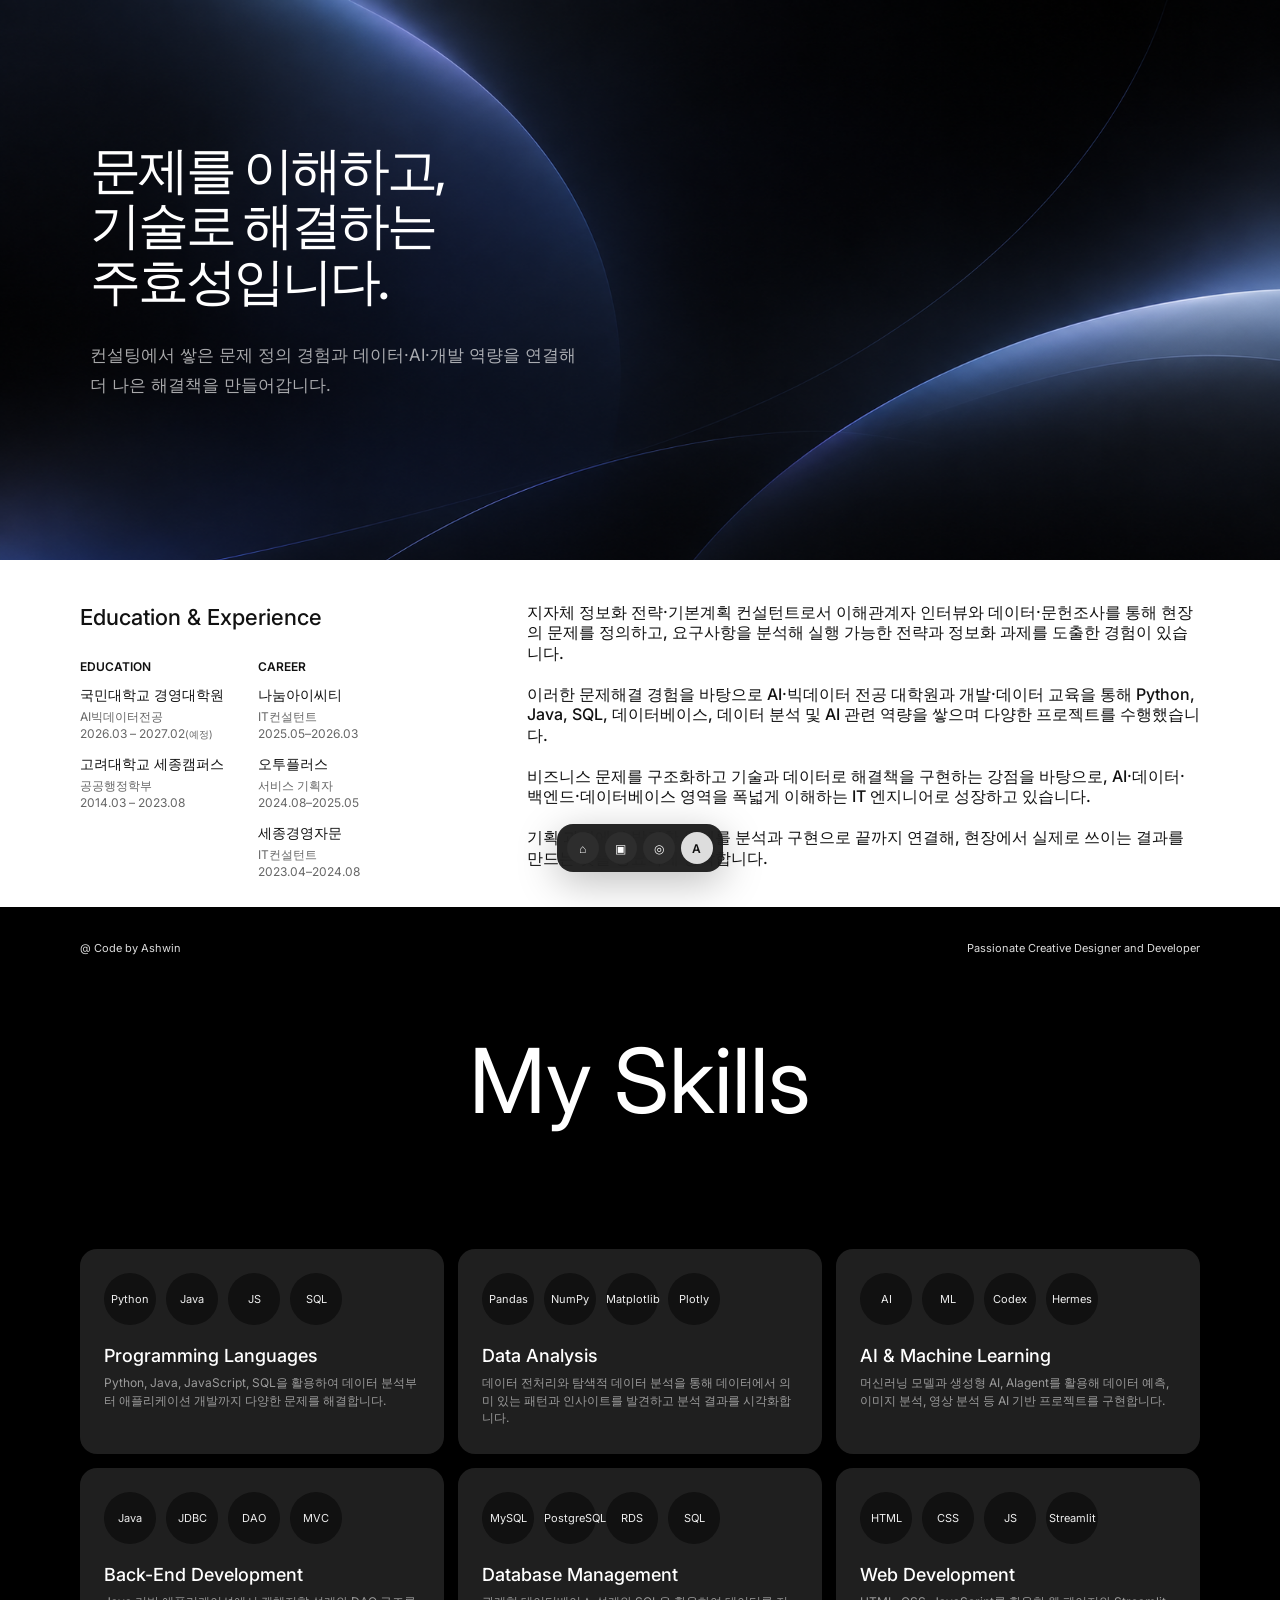
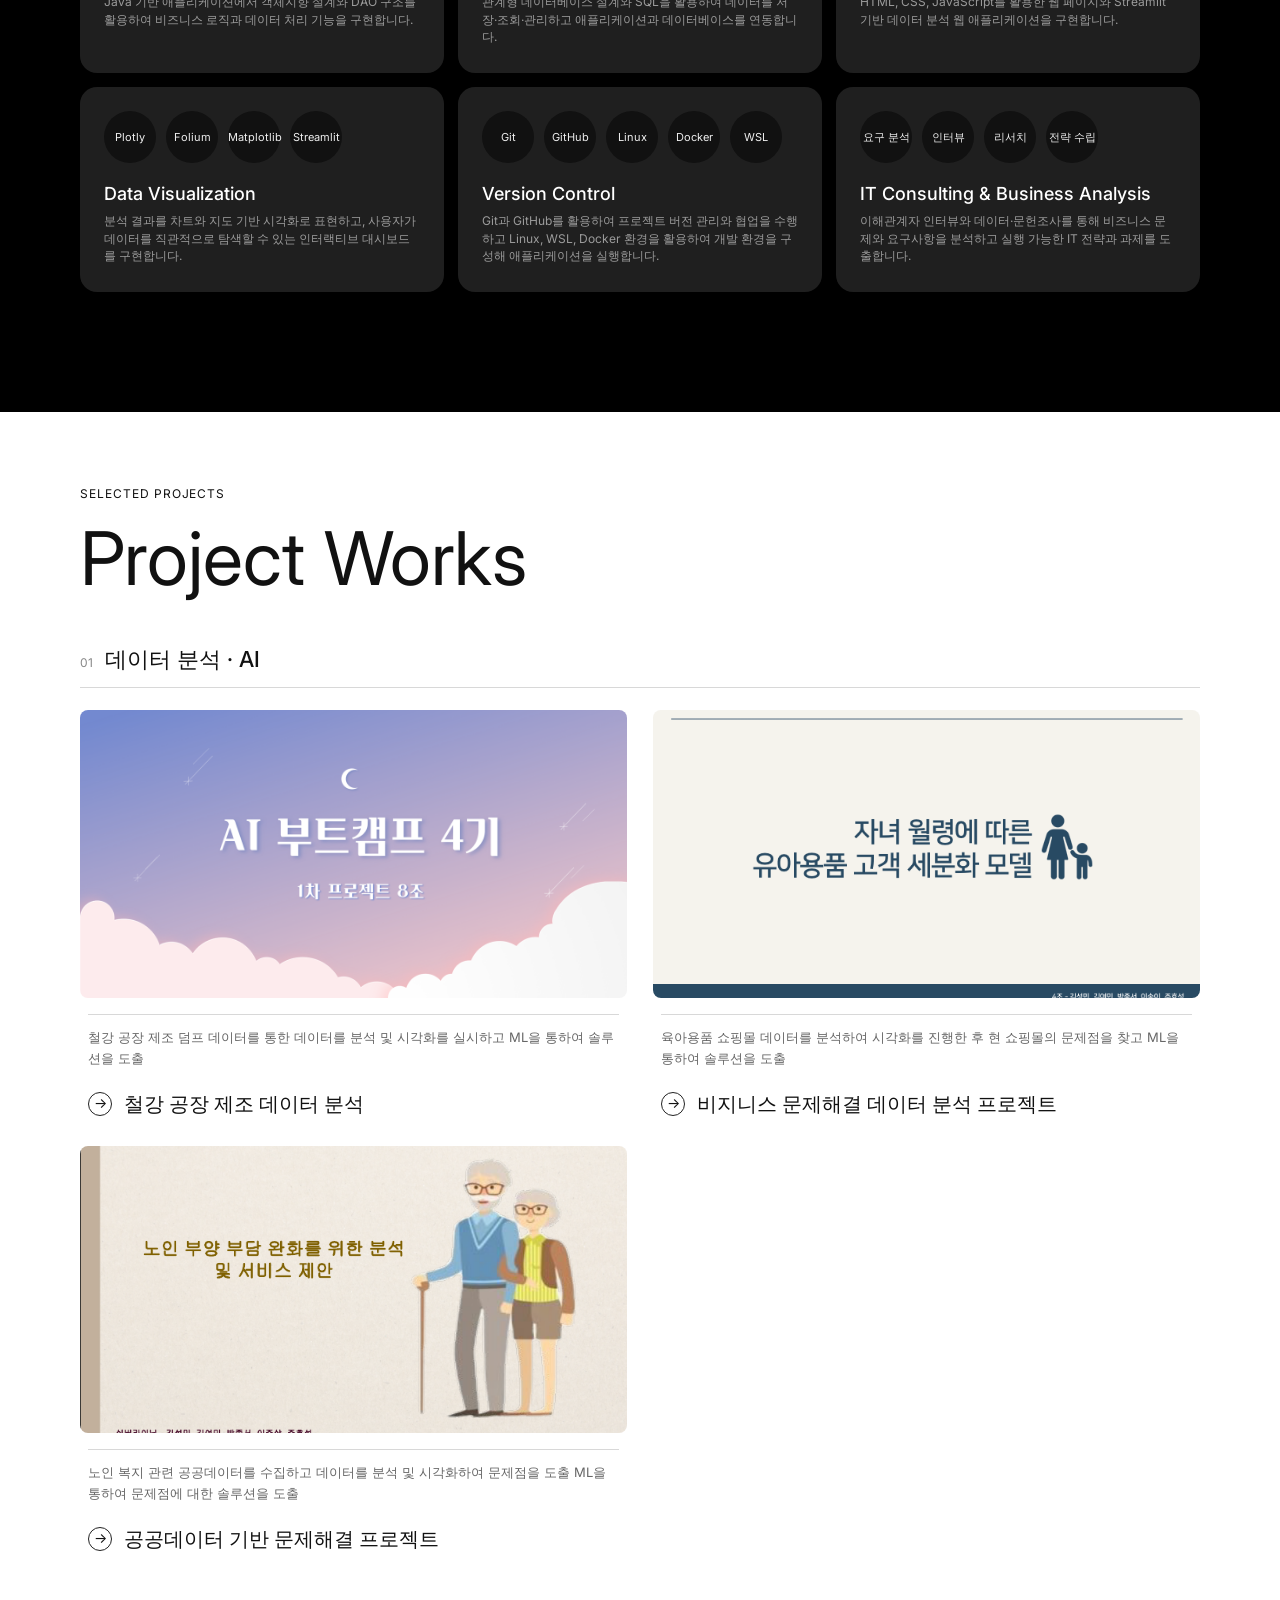
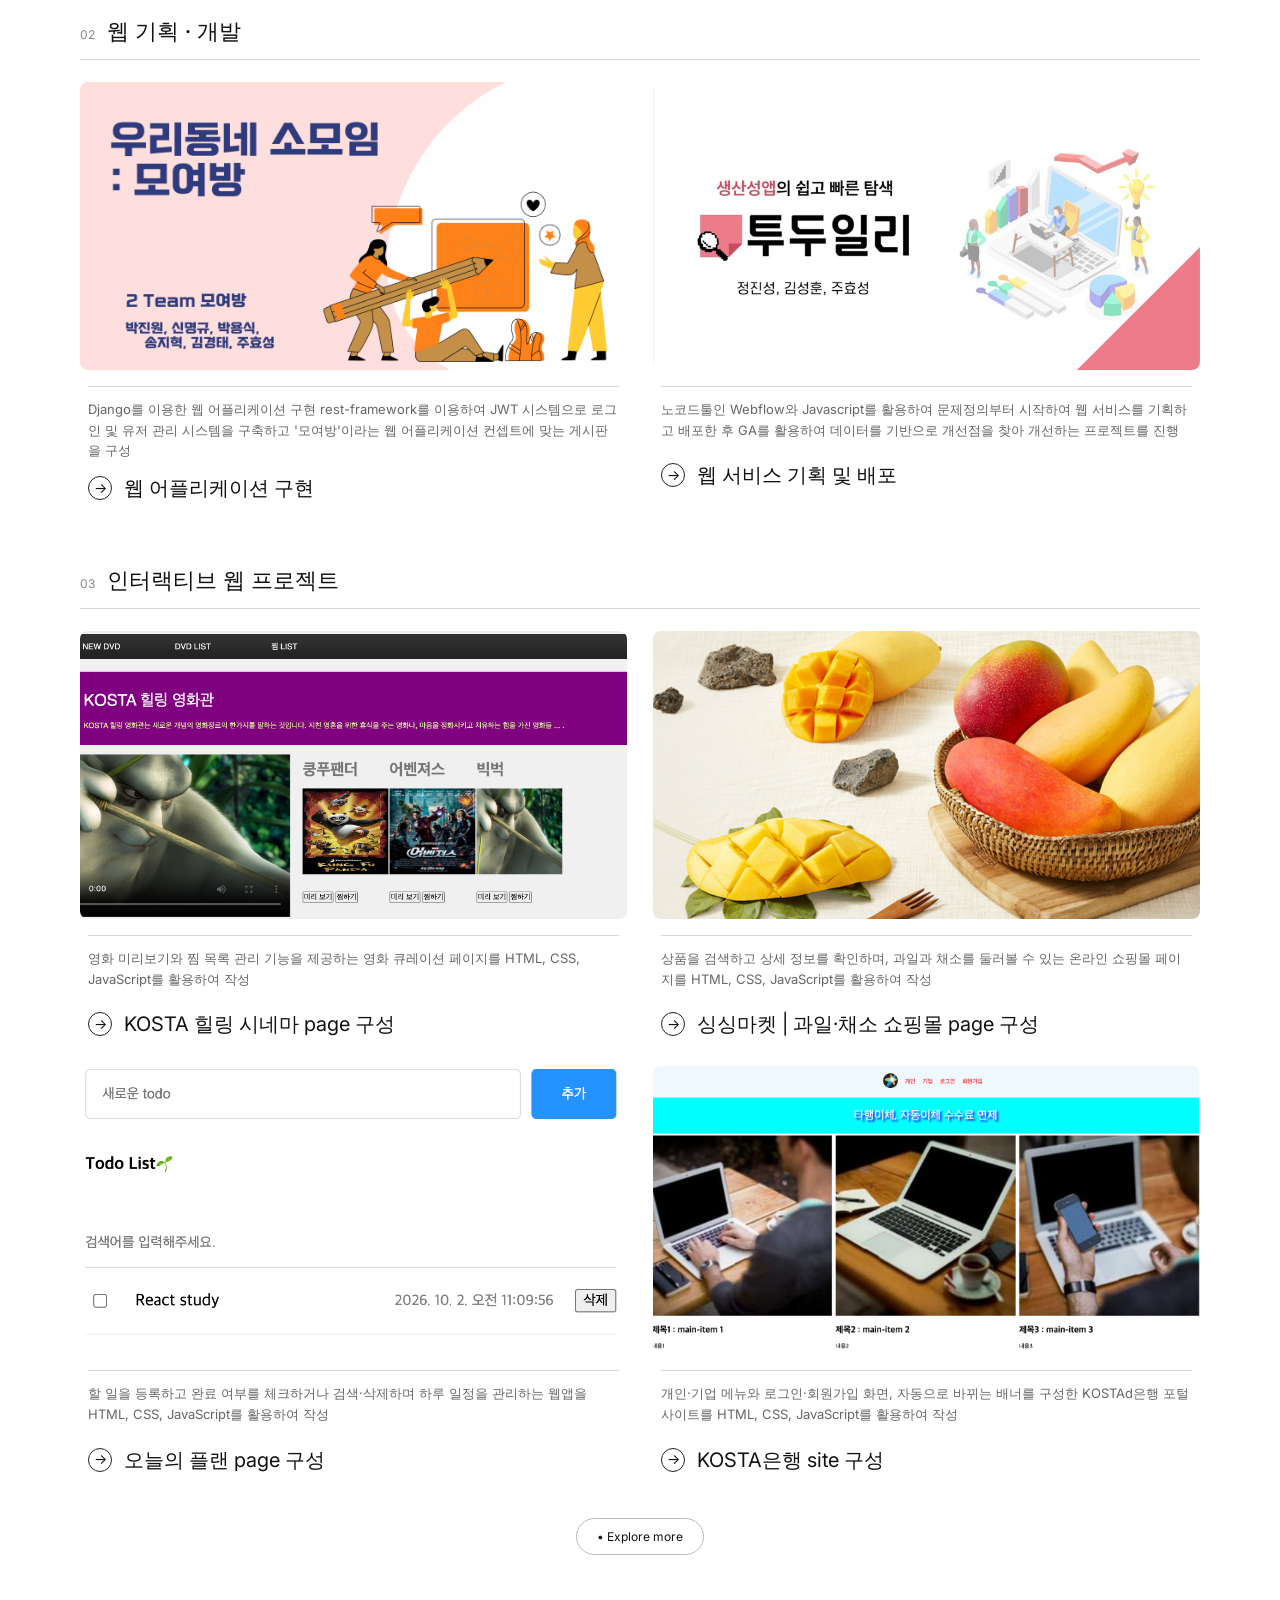
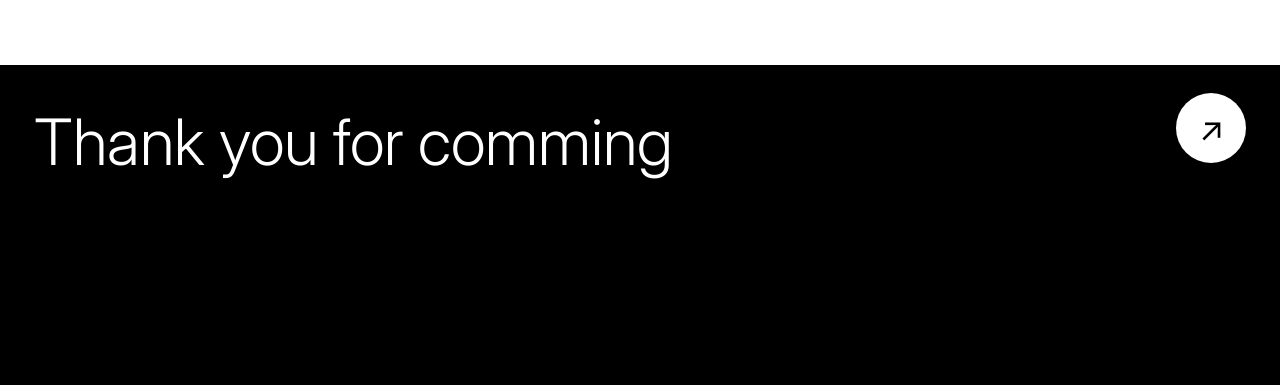
==== commit 379d9bbf: "자바스크립트 수정" ====
--- a/index.html
+++ b/index.html
@@ -48,7 +48,7 @@
                 <ul>
                   <li>
                     <strong>국민대학교 경영대학원</strong>
-                    <span>AI빅데이터전공<br />2026.03 – 재학 중</span>
+                    <span>AI빅데이터전공<br />2026.03 – 2027.02<small id="expected">(예정)</small></span>
                   </li>
                   <li>
                     <strong>고려대학교 세종캠퍼스</strong>
@@ -427,6 +427,6 @@
       <a class="avatar" href="#home" title="Profile">A</a>
     </nav>
 
-    <script src="script.js"></script>
+    <script src="./js/script.js"></script>
   </body>
 </html>
--- a/css/style.css
+++ b/css/style.css
@@ -40,6 +40,7 @@
 }
 
 .hero {
+  position: relative;
   height: min(51vw, 560px);
   min-height: 390px;
   overflow: hidden;
@@ -325,6 +326,7 @@
   line-height: 1.6;
   -webkit-box-orient: vertical;
   -webkit-line-clamp: 3;
+  line-clamp: 3;
 }
 .project-card h3 {
   font-size: 20px;
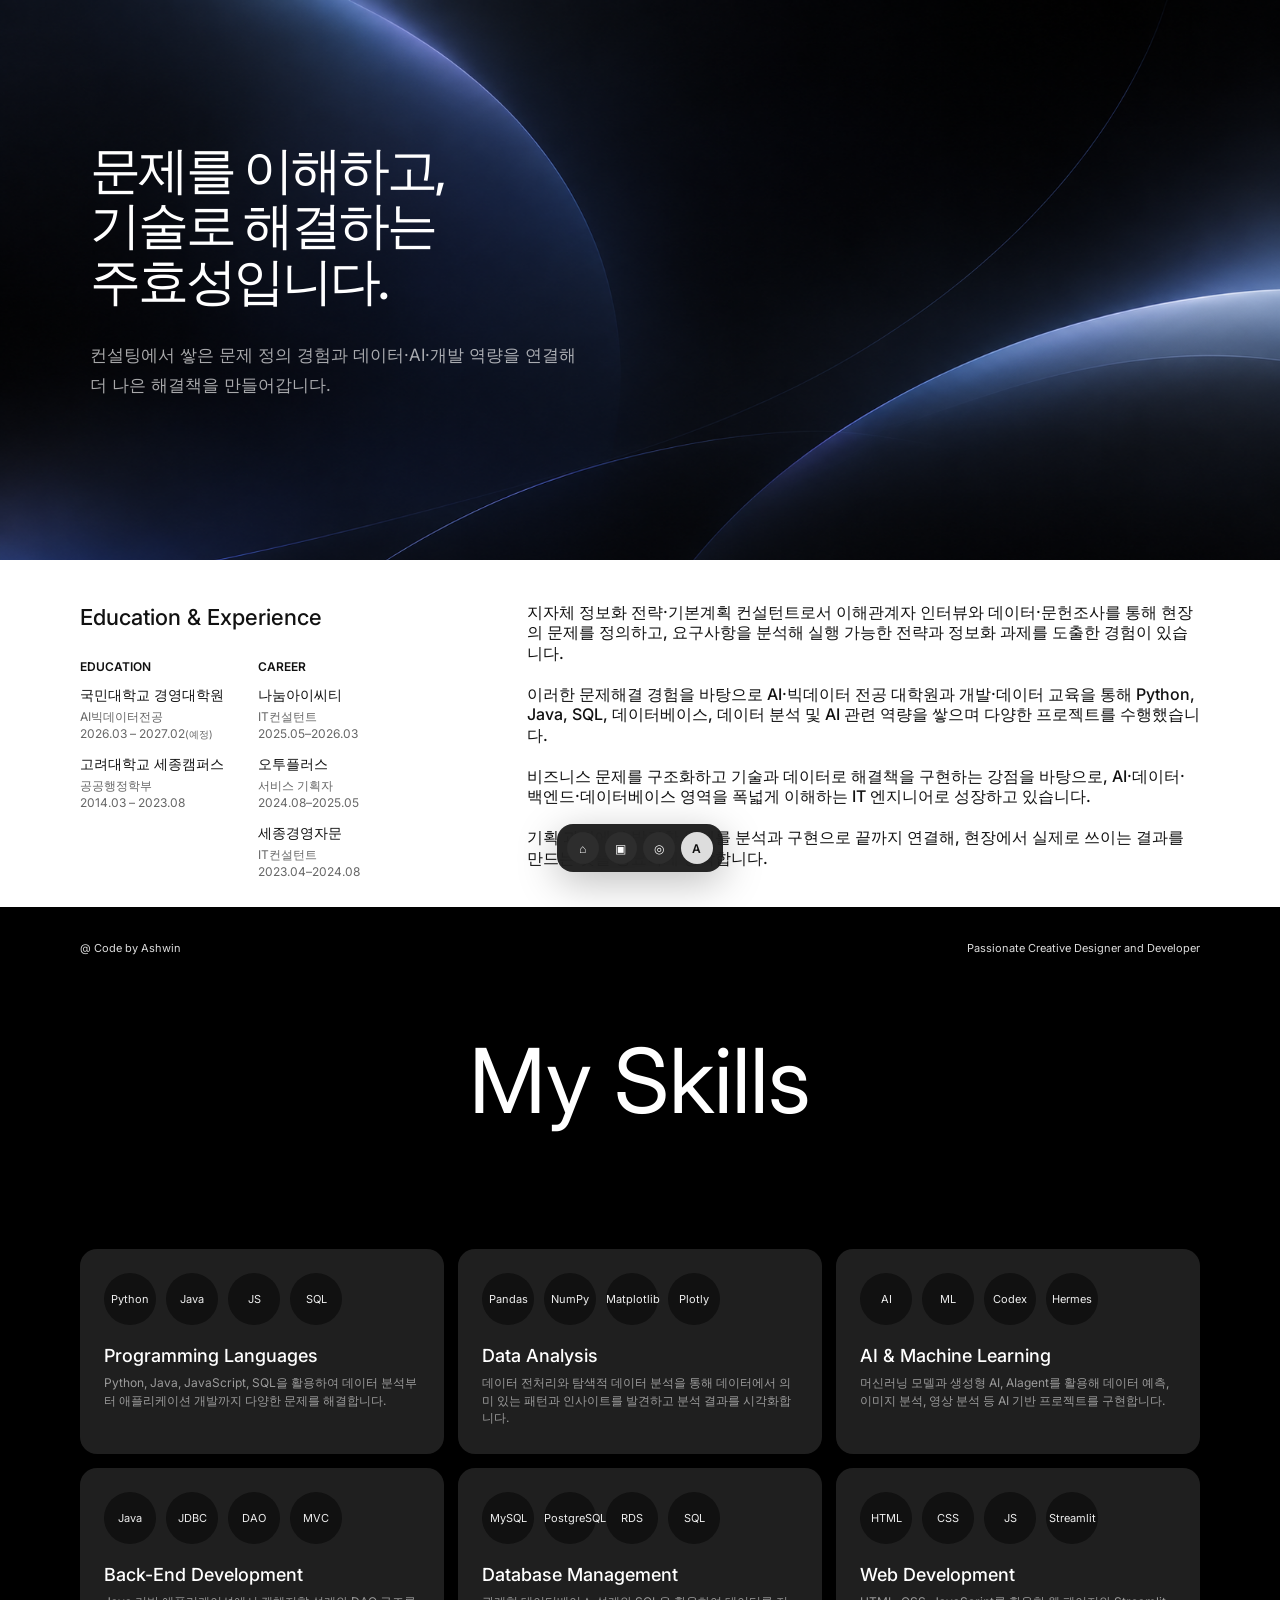
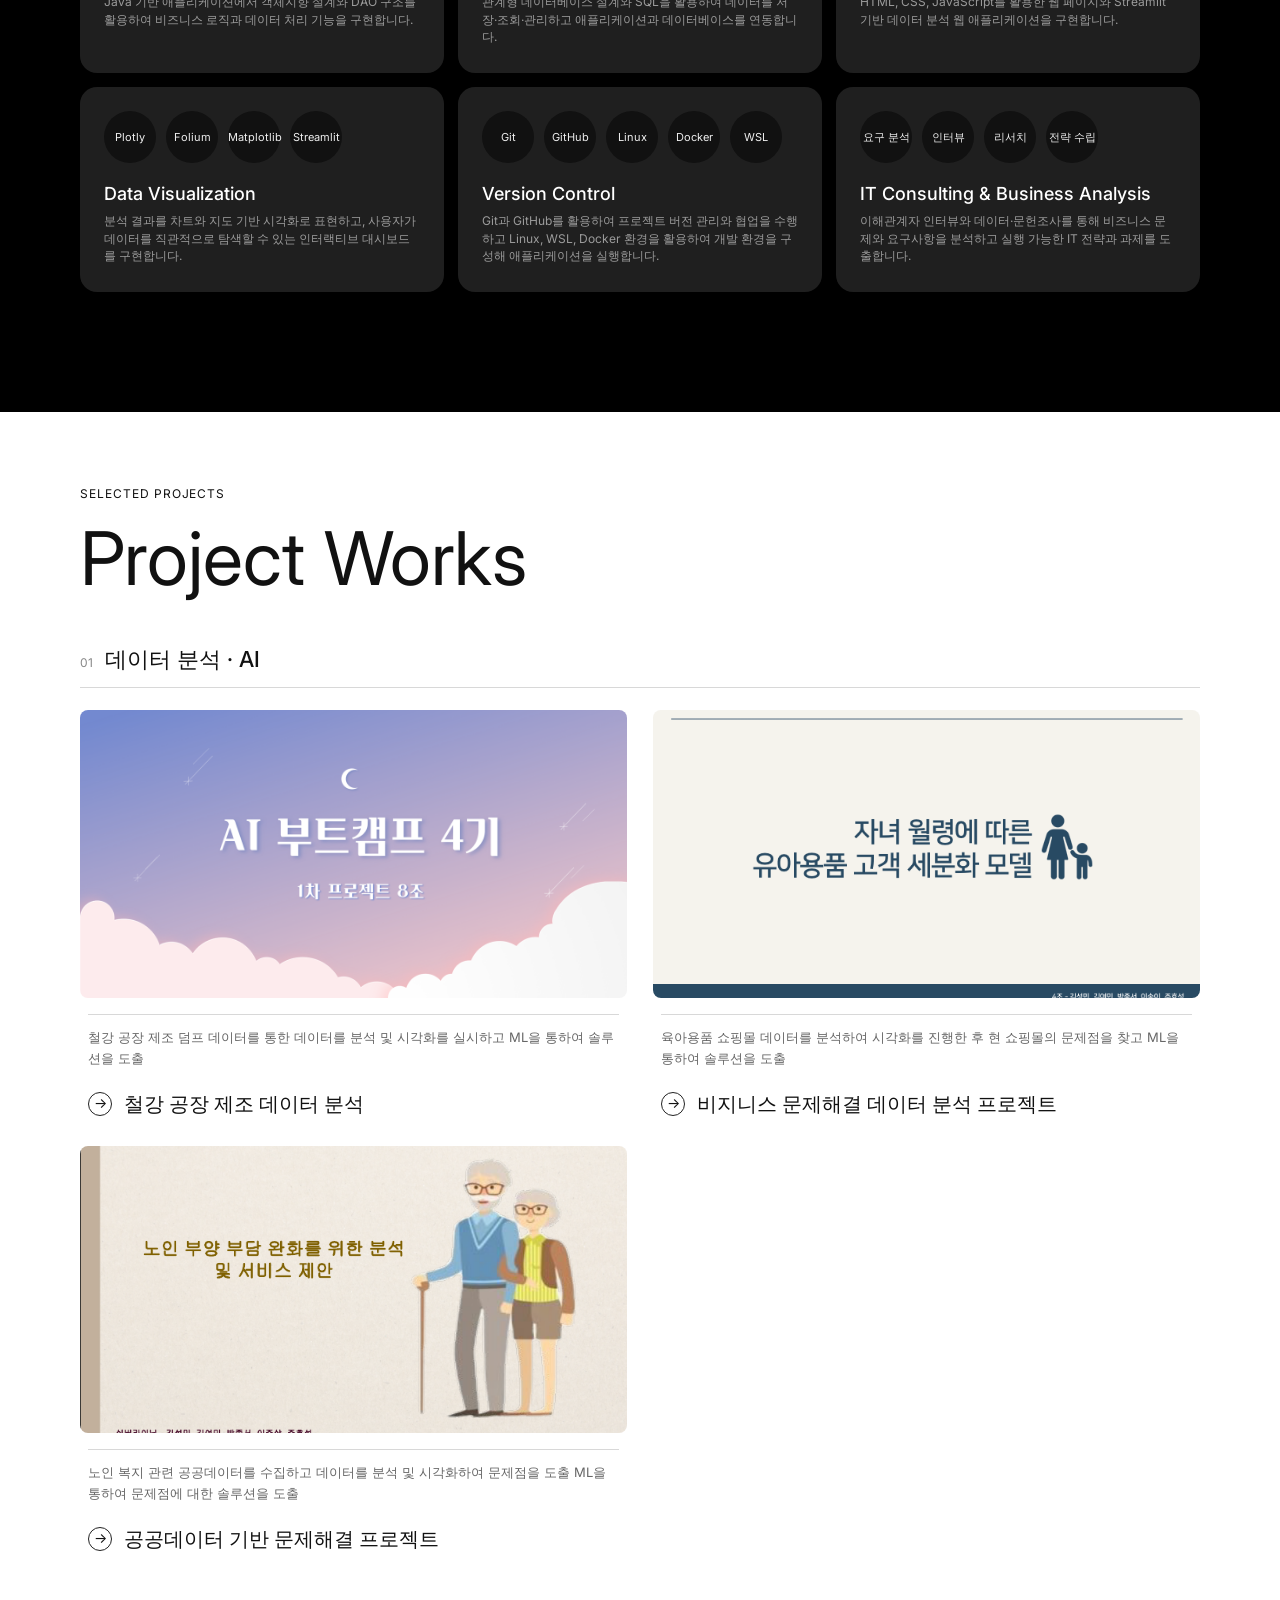
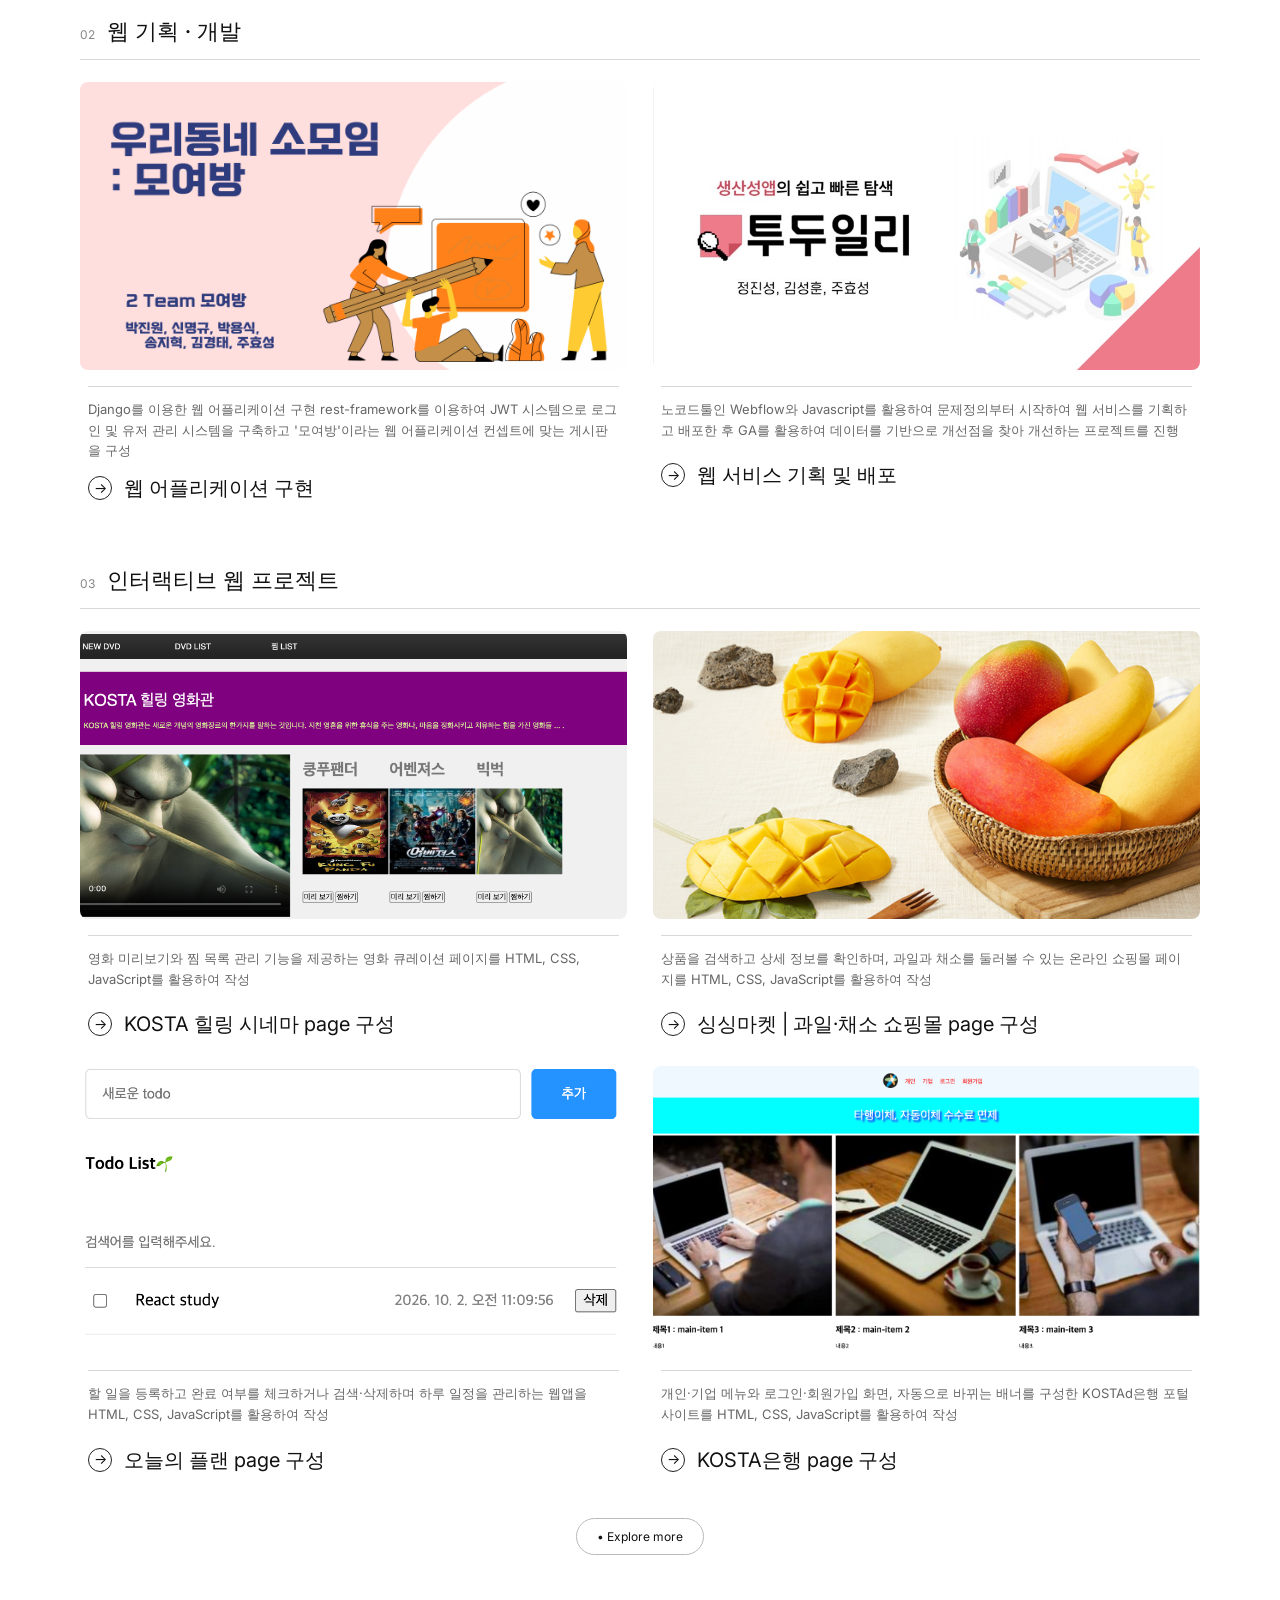
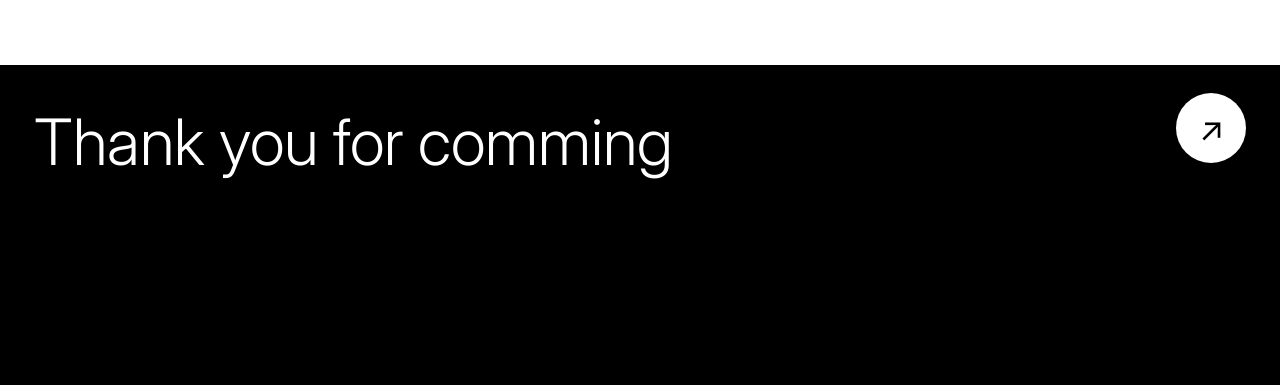
==== commit 10d7afe7: "프로젝트명 수정" ====
--- a/index.html
+++ b/index.html
@@ -403,7 +403,7 @@
                 구성한 KOSTAd은행 포털 사이트를 HTML, CSS, JavaScript를 활용하여
                 작성
               </span>
-              <h3><span>→</span> KOSTA은행 site 구성</h3>
+              <h3><span>→</span> KOSTA은행 page 구성</h3>
             </a>
           </div>
           <div class="center">
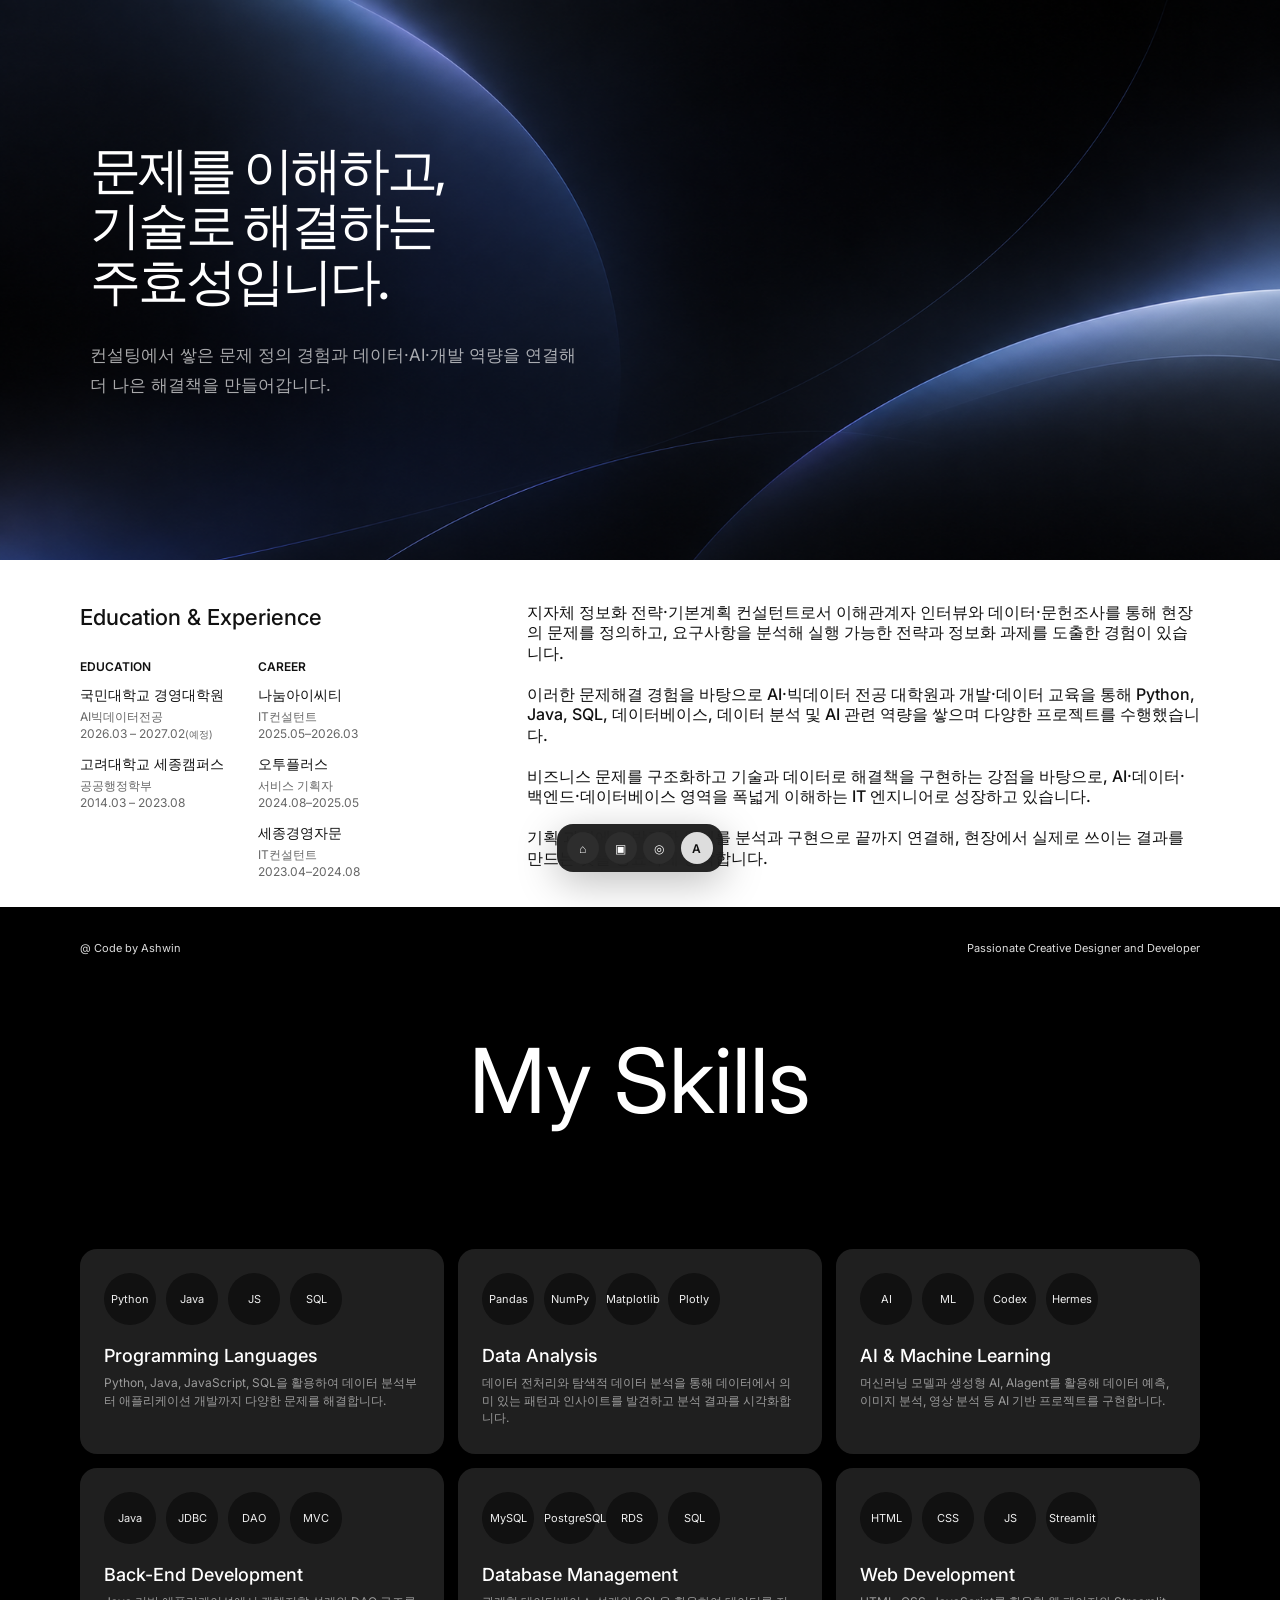
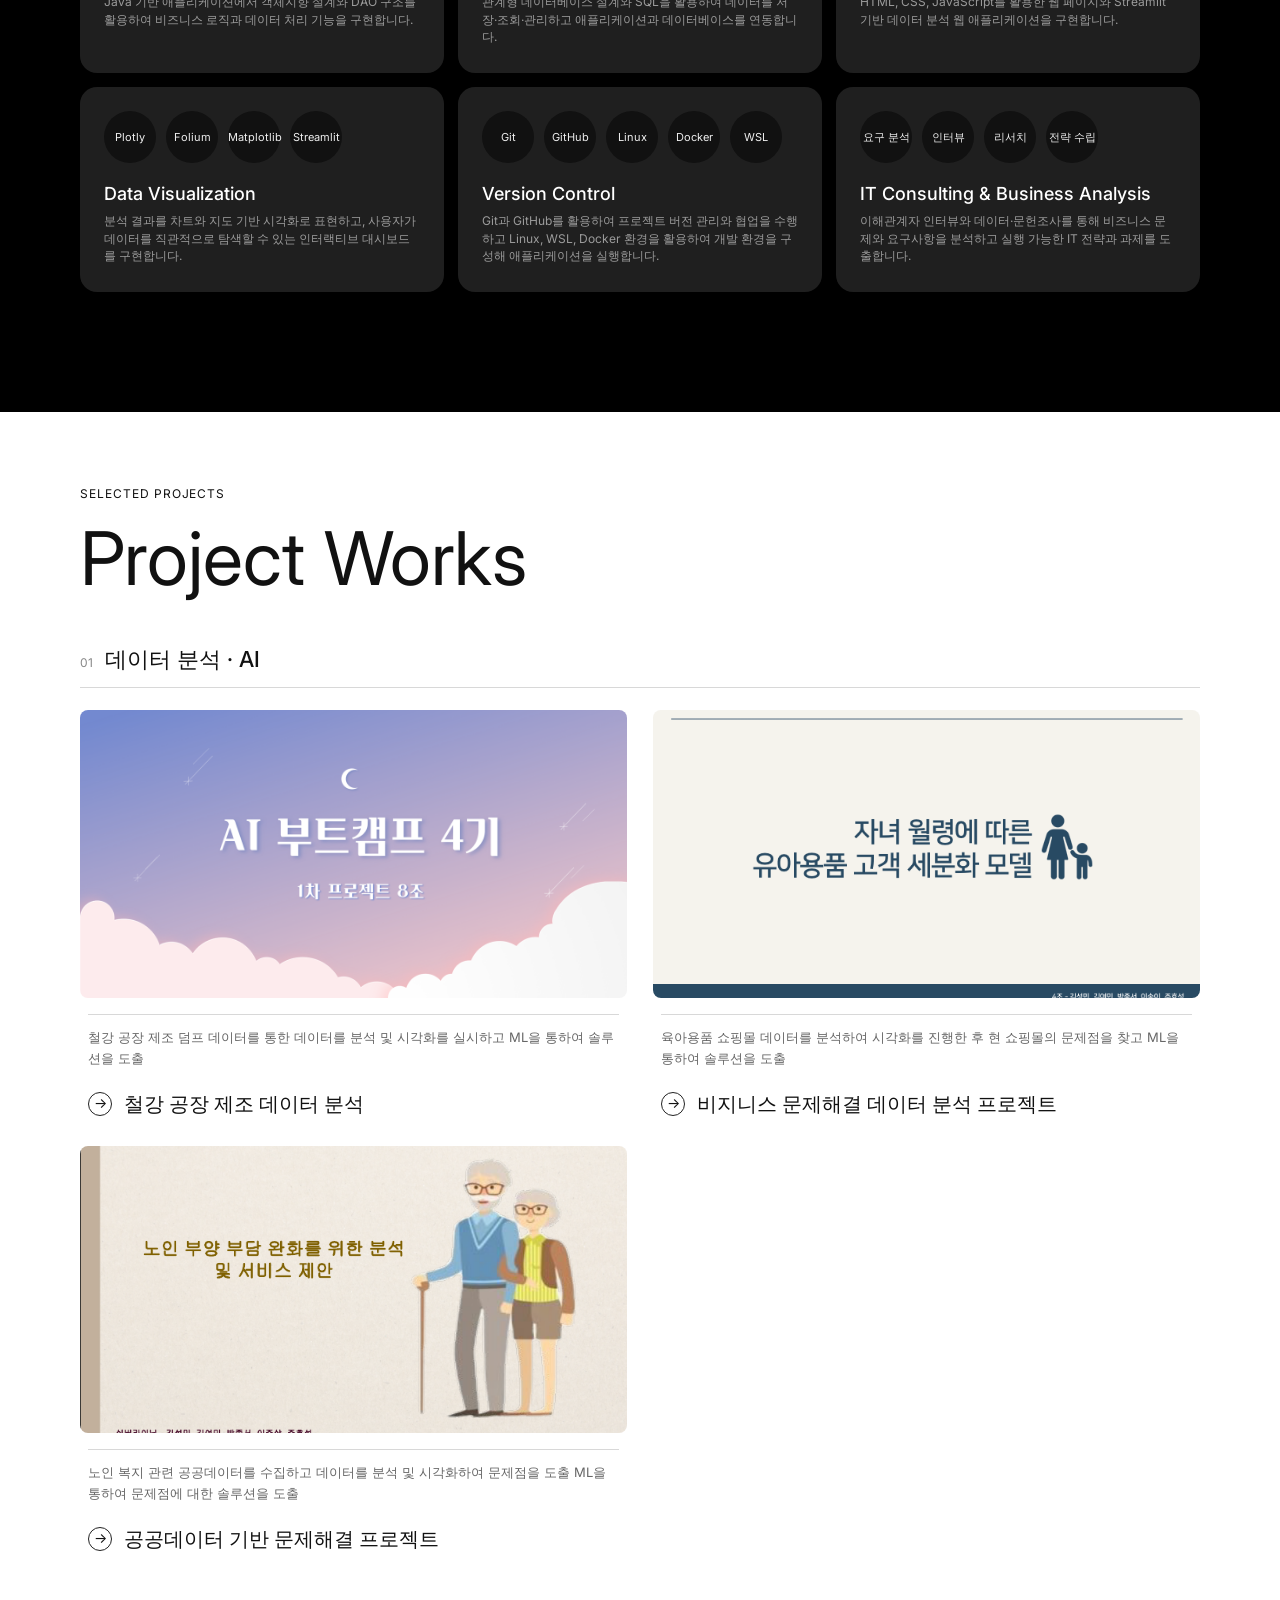
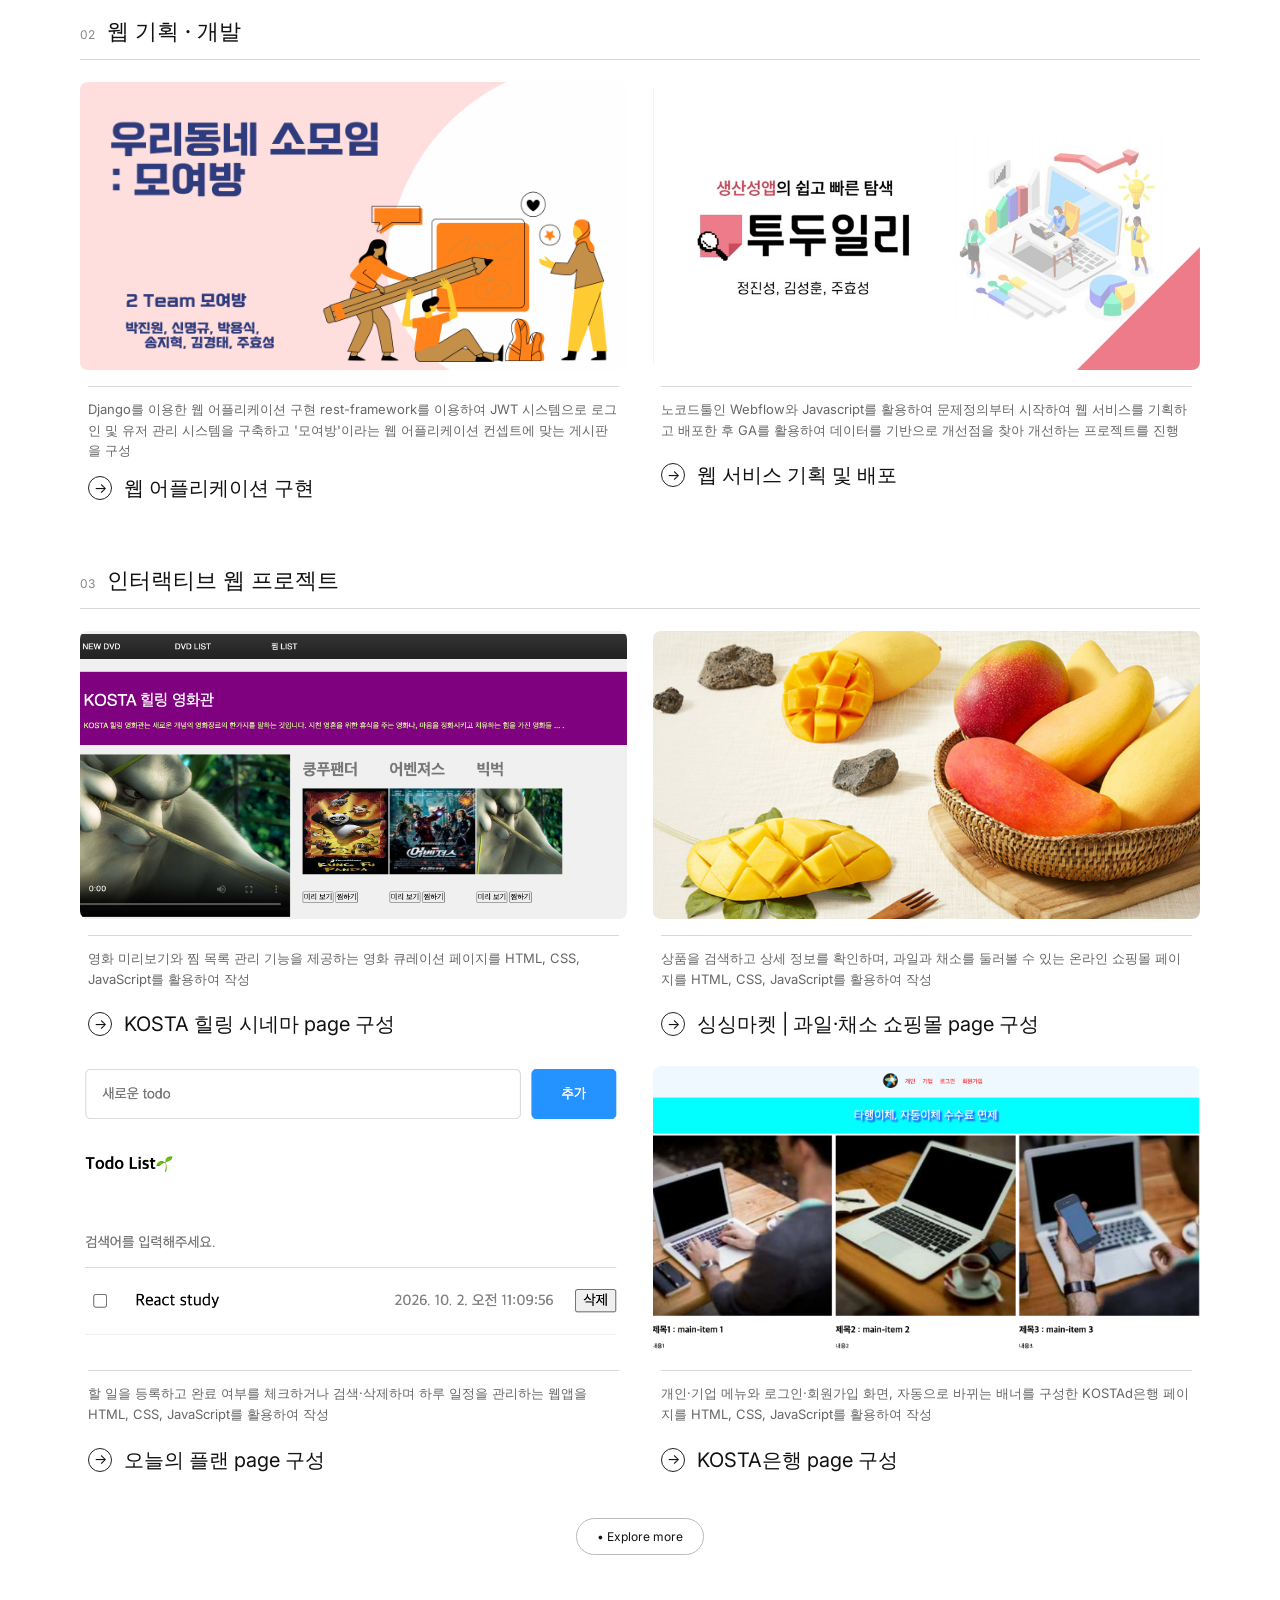
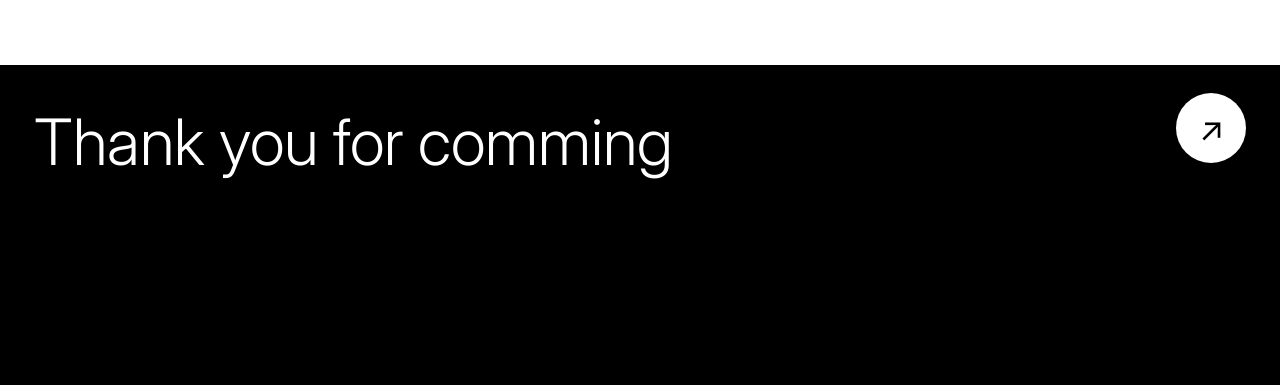
==== commit 5f4af598: "프로젝트 소개 수정" ====
--- a/index.html
+++ b/index.html
@@ -400,7 +400,7 @@
               <img src="assets/kostabank.png" alt="kostabank" />
               <span
                 >개인·기업 메뉴와 로그인·회원가입 화면, 자동으로 바뀌는 배너를
-                구성한 KOSTAd은행 포털 사이트를 HTML, CSS, JavaScript를 활용하여
+                구성한 KOSTAd은행 페이지를 HTML, CSS, JavaScript를 활용하여
                 작성
               </span>
               <h3><span>→</span> KOSTA은행 page 구성</h3>
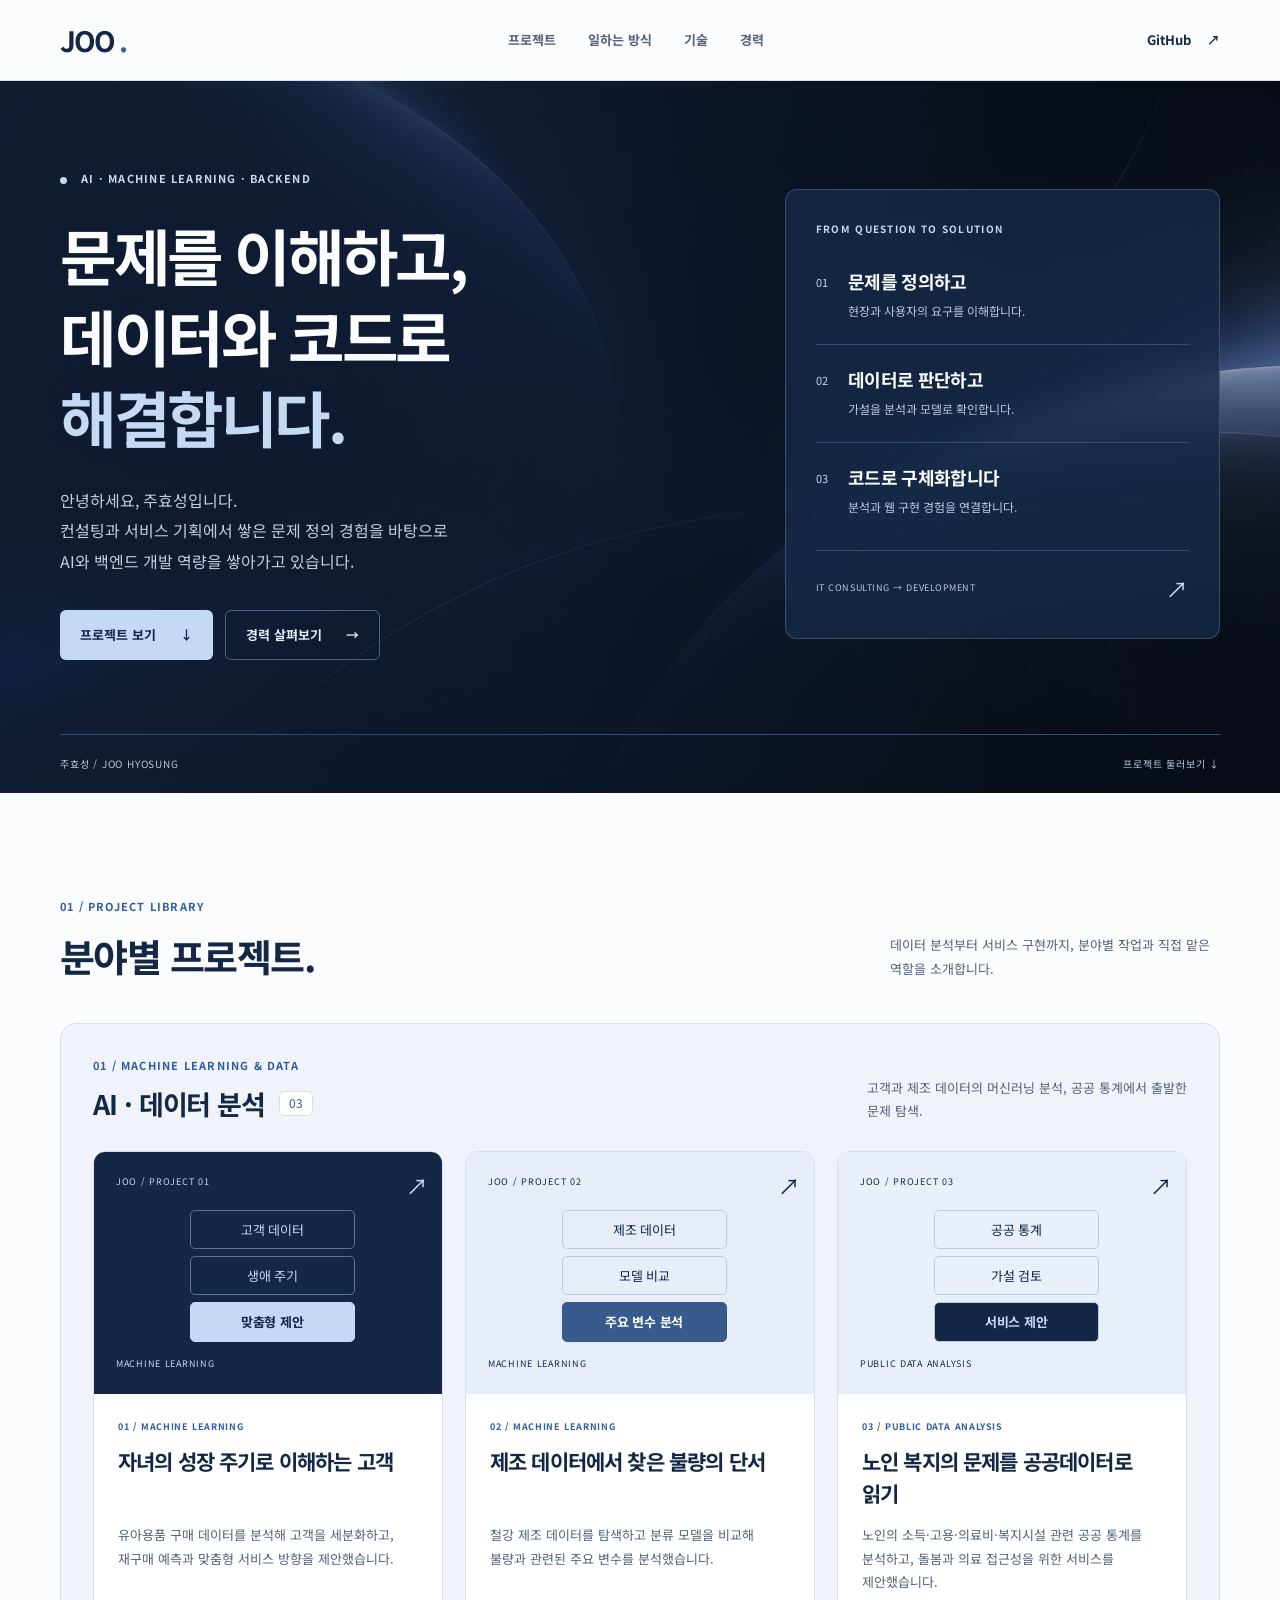
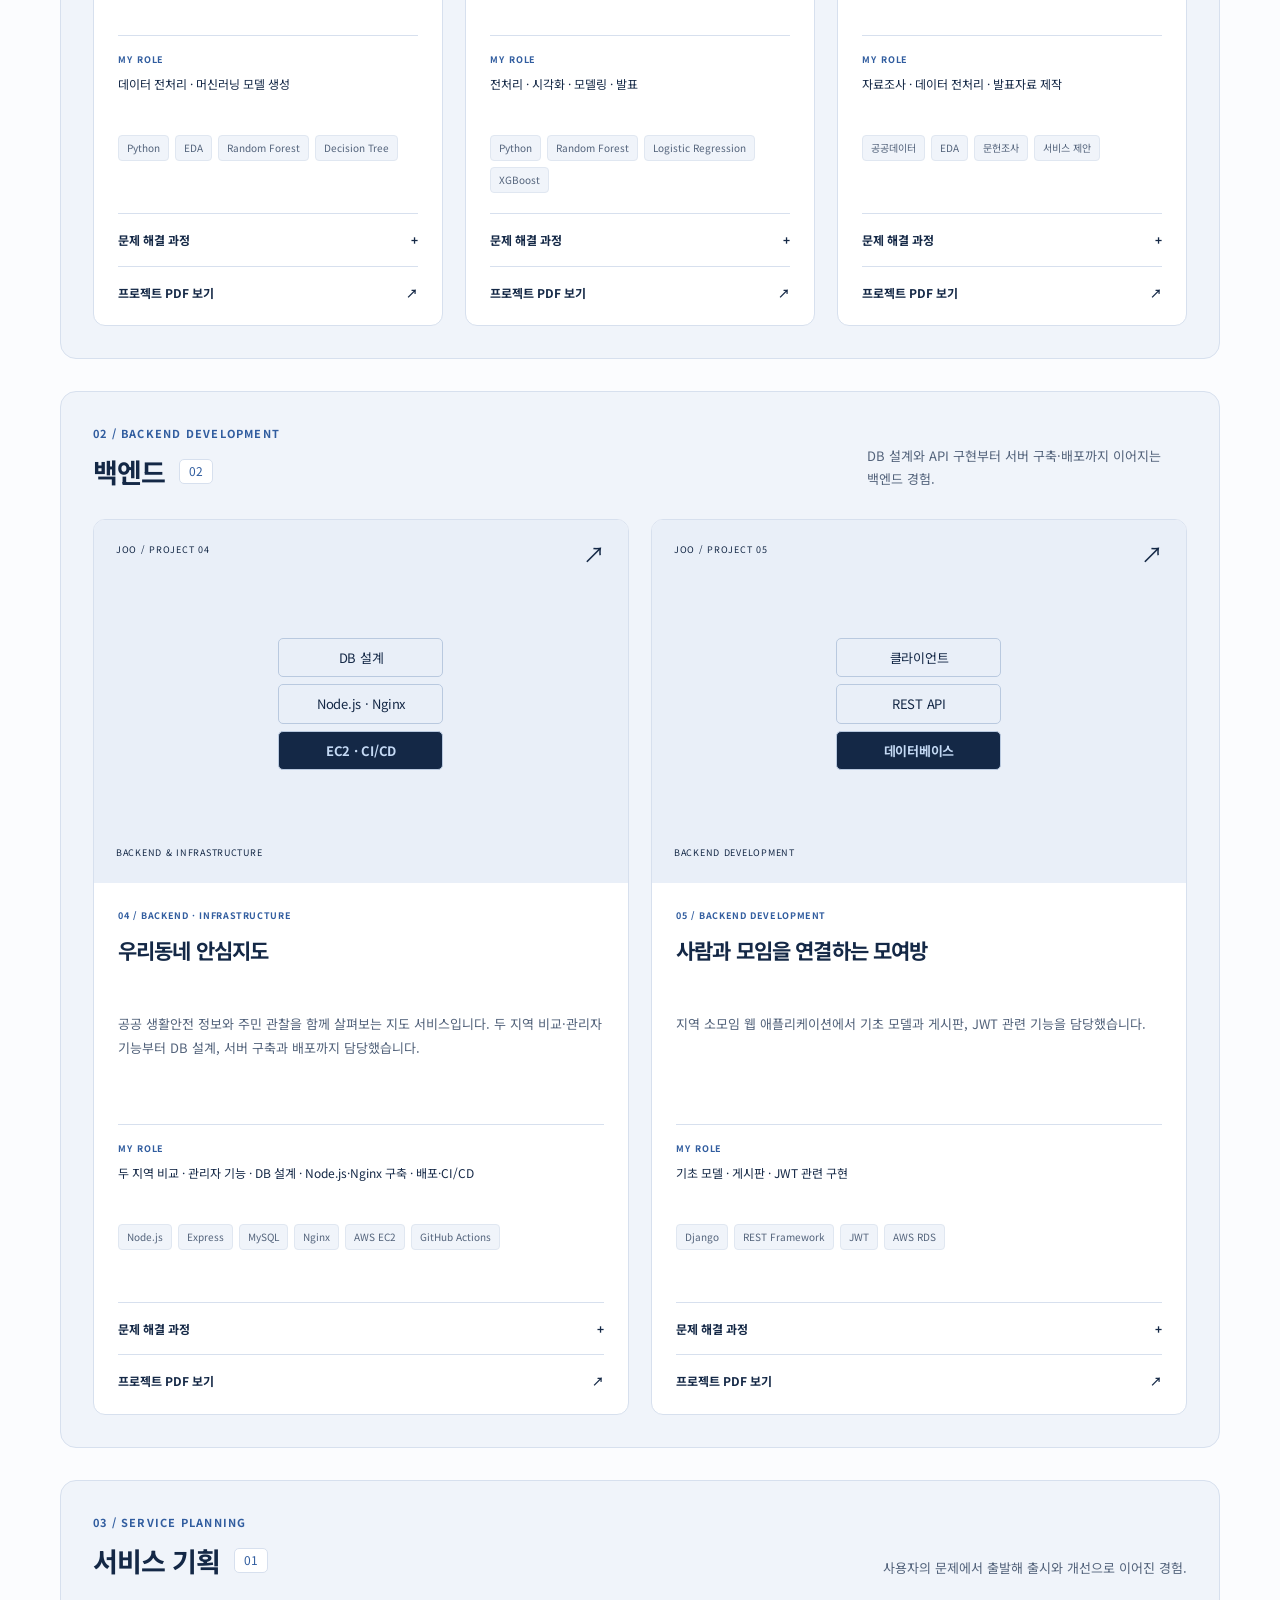
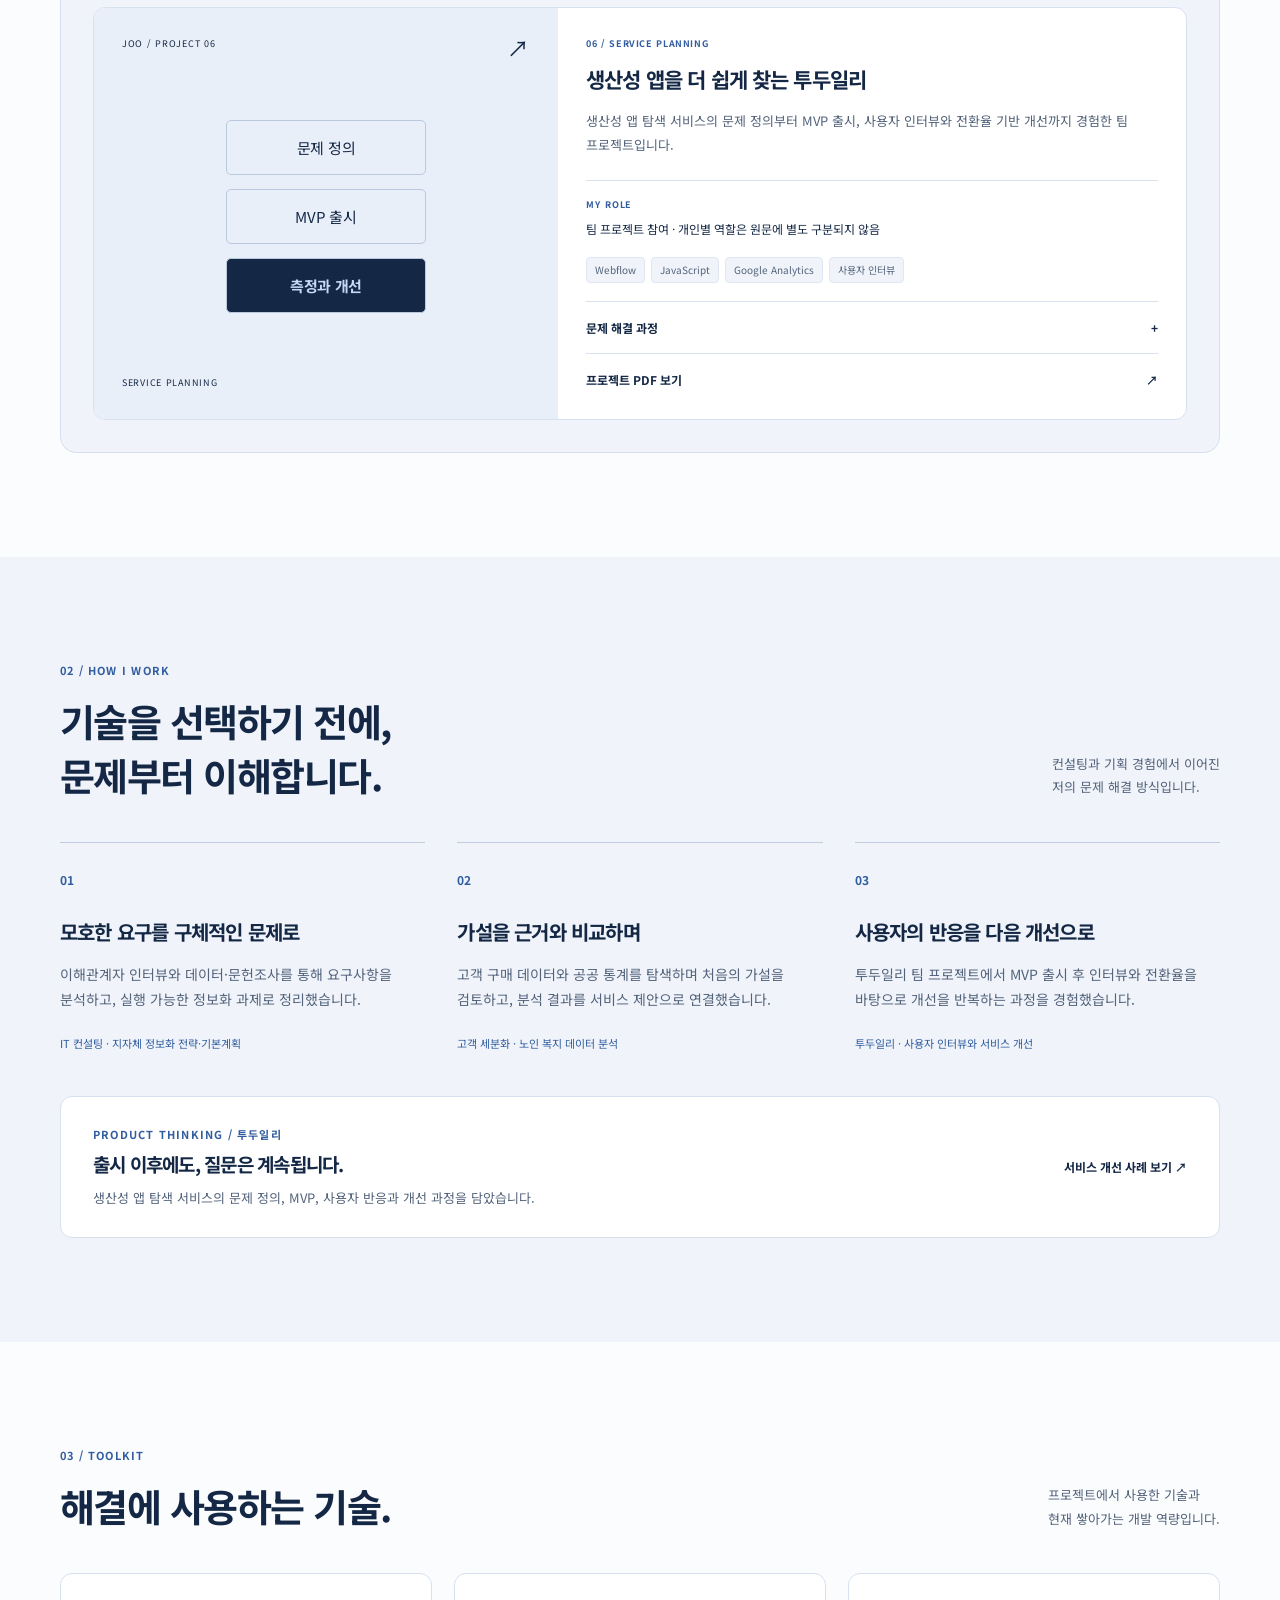
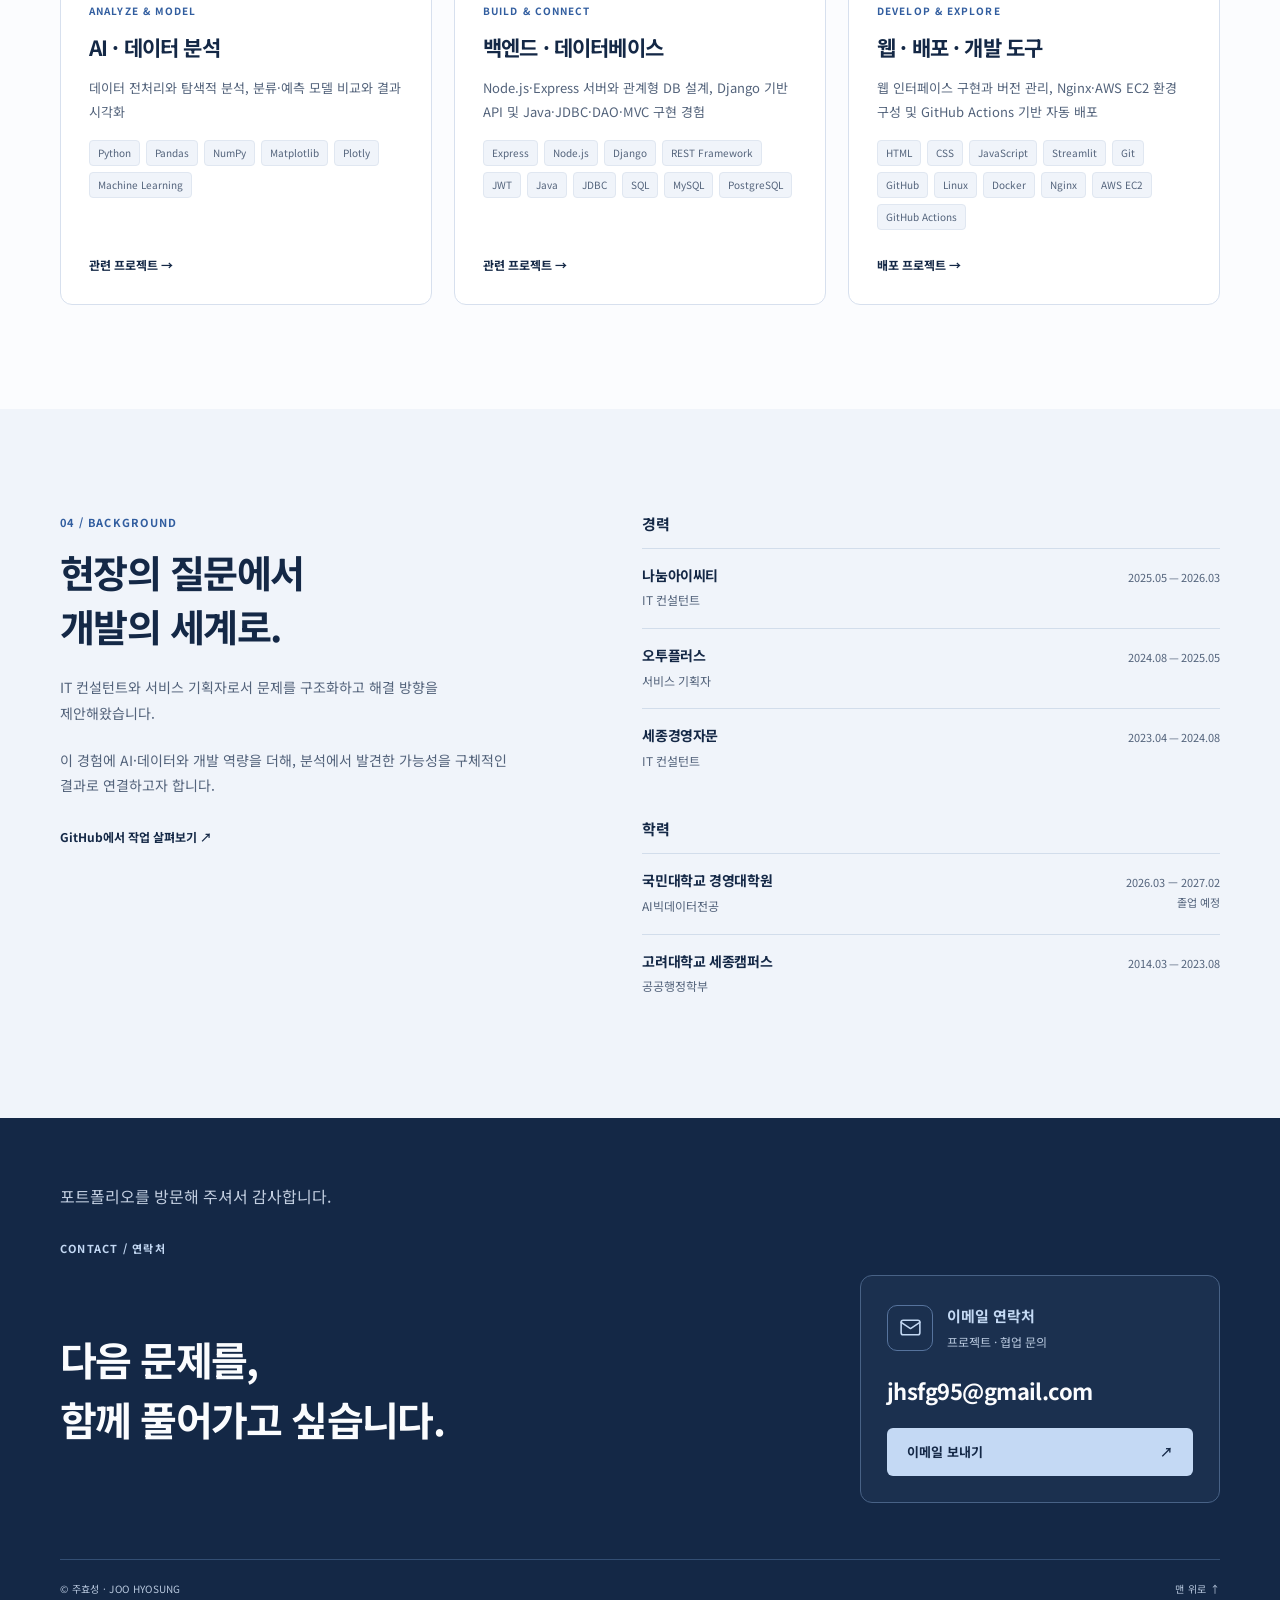
==== commit 39106946: "포트폴리오 디자인과 프로젝트 PDF 개편" ====
--- a/index.html
+++ b/index.html
@@ -1,432 +1,1286 @@
-<!doctype html>
-<html lang="en">
-  <head>
-    <meta charset="UTF-8" />
-    <meta name="viewport" content="width=device-width, initial-scale=1.0" />
-    <title>Joo — Portfolio</title>
-    <link rel="preconnect" href="https://fonts.googleapis.com" />
-    <link rel="preconnect" href="https://fonts.gstatic.com" crossorigin />
-    <link
-      href="https://fonts.googleapis.com/css2?family=Inter:wght@300;400;500;600&display=swap"
-      rel="stylesheet"
-    />
-    <link rel="stylesheet" href="./css/style.css" />
-  </head>
-  <body>
-    <main>
-      <section class="hero" id="home" aria-label="Hero section">
-        <!-- 배경 이미지 -->
-        <div
-          class="hero-bg"
-          role="img"
-          aria-label="Portfolio hero background"
-        ></div>
-
-        <!-- 배경 위에 표시할 문구 -->
-        <div class="hero-content">
-          <h2>
-            문제를 이해하고,<br />
-            기술로 해결하는 <br />
-            주효성입니다.
-          </h2>
-
-          <p class="hero-desc">
-            컨설팅에서 쌓은 문제 정의 경험과 데이터·AI·개발 역량을 연결해<br />
-            더 나은 해결책을 만들어갑니다.
-          </p>
+<!DOCTYPE html>
+<html lang="ko">
+ <head>
+  <meta charset="utf-8"/>
+  <meta content="width=device-width,initial-scale=1" name="viewport"/>
+  <meta content="#142c35" name="theme-color"/>
+  <meta content="주효성의 AI·백엔드 포트폴리오. IT 컨설팅의 문제 정의 경험을 바탕으로 데이터 분석, 머신러닝, 웹 개발 프로젝트를 소개합니다." name="description"/>
+  <title>
+   주효성 — AI · Backend Portfolio
+  </title>
+  <link href="./css/style.css?v=20261111-navy" rel="stylesheet"/>
+  <script defer="" src="./js/script.js">
+  </script>
+  <link as="image" href="./assets/hero-navy.webp" rel="preload" type="image/webp"/>
+ </head>
+ <body>
+  <a class="skip-link" href="#main">
+   본문으로 바로가기
+  </a>
+  <header class="site-header">
+   <div class="container header-inner">
+    <a aria-label="주효성 포트폴리오 홈" class="wordmark" href="#home">
+     JOO
+     <span>
+      .
+     </span>
+    </a>
+    <nav aria-label="주요 메뉴">
+     <a href="#works">
+      프로젝트
+     </a>
+     <a href="#approach">
+      일하는 방식
+     </a>
+     <a href="#skills">
+      기술
+     </a>
+     <a href="#about">
+      경력
+     </a>
+    </nav>
+    <a class="header-github" href="https://github.com/joohyosung" rel="noopener noreferrer" target="_blank">
+     GitHub
+     <span aria-hidden="true">
+      ↗
+     </span>
+    </a>
+   </div>
+  </header>
+  <main id="main">
+   <section class="hero" id="home">
+    <div class="container hero-grid">
+     <div class="hero-copy">
+      <p class="eyebrow">
+       <span class="status-dot">
+       </span>
+       AI · MACHINE LEARNING · BACKEND
+      </p>
+      <h1>
+       문제를 이해하고,
+       <br/>
+       데이터와 코드로
+       <br/>
+       <span>
+        해결합니다.
+       </span>
+      </h1>
+      <p class="hero-description">
+       안녕하세요, 주효성입니다.
+       <br/>
+       컨설팅과 서비스 기획에서 쌓은 문제 정의 경험을 바탕으로
+       <br class="desktop-break"/>
+       AI와 백엔드 개발 역량을 쌓아가고 있습니다.
+      </p>
+      <div class="actions">
+       <a class="button button-primary" href="#works">
+        프로젝트 보기
+        <span aria-hidden="true">
+         ↓
+        </span>
+       </a>
+       <a class="button button-quiet" href="#about">
+        경력 살펴보기
+        <span aria-hidden="true">
+         →
+        </span>
+       </a>
+      </div>
+     </div>
+     <aside aria-label="문제 해결의 흐름" class="hero-aside">
+      <p class="eyebrow">
+       FROM QUESTION TO SOLUTION
+      </p>
+      <ol class="process-list">
+       <li>
+        <span class="process-number">
+         01
+        </span>
+        <div>
+         <h2>
+          문제를 정의하고
+         </h2>
+         <p>
+          현장과 사용자의 요구를 이해합니다.
+         </p>
         </div>
-      </section>
-
-      <section class="intro section-light">
-        <div class="container intro-grid">
-          <div class="intro-side">
-            <h2>Education &amp; Experience</h2>
-
-            <div class="intro-history-grid">
-              <section class="intro-history">
-                <h3>Education</h3>
-                <ul>
-                  <li>
-                    <strong>국민대학교 경영대학원</strong>
-                    <span>AI빅데이터전공<br />2026.03 – 2027.02<small id="expected">(예정)</small></span>
-                  </li>
-                  <li>
-                    <strong>고려대학교 세종캠퍼스</strong>
-                    <span>공공행정학부<br />2014.03 – 2023.08</span>
-                  </li>
-                </ul>
-              </section>
-
-              <section class="intro-history">
-                <h3>Career</h3>
-                <ul>
-                  <li>
-                    <strong>나눔아이씨티</strong>
-                    <span>IT컨설턴트<br />2025.05–2026.03</span>
-                  </li>
-                  <li>
-                    <strong>오투플러스</strong>
-                    <span>서비스 기획자<br />2024.08–2025.05</span>
-                  </li>
-                  <li>
-                    <strong>세종경영자문</strong>
-                    <span>IT컨설턴트<br />2023.04–2024.08</span>
-                  </li>
-                </ul>
-              </section>
-            </div>
+       </li>
+       <li>
+        <span class="process-number">
+         02
+        </span>
+        <div>
+         <h2>
+          데이터로 판단하고
+         </h2>
+         <p>
+          가설을 분석과 모델로 확인합니다.
+         </p>
+        </div>
+       </li>
+       <li>
+        <span class="process-number">
+         03
+        </span>
+        <div>
+         <h2>
+          코드로 구체화합니다
+         </h2>
+         <p>
+          분석과 웹 구현 경험을 연결합니다.
+         </p>
+        </div>
+       </li>
+      </ol>
+      <div class="aside-footer">
+       <span>
+        IT CONSULTING → DEVELOPMENT
+       </span>
+       <span aria-hidden="true">
+        ↗
+       </span>
+      </div>
+     </aside>
+    </div>
+    <div class="container hero-foot">
+     <span>
+      주효성 / JOO HYOSUNG
+     </span>
+     <a href="#works">
+      프로젝트 둘러보기 ↓
+     </a>
+    </div>
+   </section>
+   <section class="section" id="works">
+    <div class="container">
+     <div class="section-heading">
+      <div>
+       <p class="eyebrow">
+        01 / PROJECT LIBRARY
+       </p>
+       <h2>
+        분야별 프로젝트.
+       </h2>
+      </div>
+      <p>
+       데이터 분석부터 서비스 구현까지, 분야별 작업과 직접 맡은 역할을 소개합니다.
+      </p>
+     </div>
+     <div class="project-library">
+      <div aria-labelledby="ai-title" class="project-field" id="ai" role="region">
+       <div class="category-heading">
+        <div>
+         <p class="eyebrow">
+          01 / MACHINE LEARNING &amp; DATA
+         </p>
+         <h3 id="ai-title">
+          AI · 데이터 분석
+          <span class="category-count">
+           03
+          </span>
+         </h3>
+        </div>
+        <p>
+         고객과 제조 데이터의 머신러닝 분석, 공공 통계에서 출발한 문제 탐색.
+        </p>
+       </div>
+       <div class="project-grid">
+        <article class="project-card" id="project-customers">
+         <a aria-label="자녀의 성장 주기로 이해하는 고객 프로젝트 PDF 보기" class="project-preview" href="./project_template/RPA_4기_프로젝트2+3.pdf?v=20261111-no-references">
+          <div aria-hidden="true" class="project-visual visual-customers">
+           <div class="visual-top">
+            <span>
+             JOO / PROJECT 01
+            </span>
+            <span>
+             ↗
+            </span>
+           </div>
+           <div class="visual-diagram">
+            <span>
+             고객 데이터
+            </span>
+            <span>
+             생애 주기
+            </span>
+            <span>
+             맞춤형 제안
+            </span>
+           </div>
+           <div class="visual-bottom">
+            MACHINE LEARNING
+           </div>
           </div>
-          <p class="intro-main">
-            지자체 정보화 전략·기본계획 컨설턴트로서 이해관계자 인터뷰와
-            데이터·문헌조사를 통해 현장의 문제를 정의하고, 요구사항을 분석해
-            실행 가능한 전략과 정보화 과제를 도출한 경험이 있습니다.
-            <br /><br />이러한 문제해결 경험을 바탕으로 AI·빅데이터 전공
-            대학원과 개발·데이터 교육을 통해 Python, Java, SQL, 데이터베이스,
-            데이터 분석 및 AI 관련 역량을 쌓으며 다양한 프로젝트를 수행했습니다.
-            <br /><br />비즈니스 문제를 구조화하고 기술과 데이터로 해결책을
-            구현하는 강점을 바탕으로, AI·데이터·백엔드·데이터베이스 영역을
-            폭넓게 이해하는 IT 엔지니어로 성장하고 있습니다. <br /><br />기획
-            과정에서 발견한 문제를 분석과 구현으로 끝까지 연결해, 현장에서
-            실제로 쓰이는 결과를 만드는 것을 중요하게 생각합니다.
-          </p>
+         </a>
+         <div class="project-body">
+          <p class="eyebrow">
+           01 / MACHINE LEARNING
+          </p>
+          <h4>
+           자녀의 성장 주기로 이해하는 고객
+          </h4>
+          <p class="project-description">
+           유아용품 구매 데이터를 분석해 고객을 세분화하고, 재구매 예측과 맞춤형 서비스 방향을 제안했습니다.
+          </p>
+          <p class="role">
+           <span>
+            MY ROLE
+           </span>
+           데이터 전처리 · 머신러닝 모델 생성
+          </p>
+          <ul aria-label="사용 기술" class="tags">
+           <li>
+            Python
+           </li>
+           <li>
+            EDA
+           </li>
+           <li>
+            Random Forest
+           </li>
+           <li>
+            Decision Tree
+           </li>
+          </ul>
+          <details class="project-detail">
+           <summary>
+            문제 해결 과정
+            <span aria-hidden="true">
+             +
+            </span>
+           </summary>
+           <dl>
+            <div>
+             <dt>
+              문제
+             </dt>
+             <dd>
+              낮은 재구매율과 분기별 결제 금액 감소
+             </dd>
+            </div>
+            <div>
+             <dt>
+              접근
+             </dt>
+             <dd>
+              구매 시 자녀 월령을 중심으로 전처리·세분화하고 예측 모델 생성
+             </dd>
+            </div>
+            <div>
+             <dt>
+              결과
+             </dt>
+             <dd>
+              고객 맞춤 메시지, 등급 개편, SNS 광고 방향 제안
+             </dd>
+            </div>
+           </dl>
+           <p class="note">
+            발표 자료의 모델 평가 결과와 서비스 제안을 구분해 소개합니다. 실제 재구매율 개선 실험은 자료에 포함되지 않았습니다.
+           </p>
+           <a class="text-link" href="./project_template/originals/RPA_4기_프로젝트2+3.pdf">
+            원본 발표자료 보기 ↗
+           </a>
+          </details>
+          <a class="project-link" href="./project_template/RPA_4기_프로젝트2+3.pdf?v=20261111-no-references">
+           프로젝트 PDF 보기
+           <span aria-hidden="true">
+            ↗
+           </span>
+           <span class="sr-only">
+            — 자녀의 성장 주기로 이해하는 고객
+           </span>
+          </a>
+         </div>
+        </article>
+        <article class="project-card" id="project-steel">
+         <a aria-label="제조 데이터에서 찾은 불량의 단서 프로젝트 PDF 보기" class="project-preview" href="./project_template/RPA_4기_프로젝트1.pdf?v=20261111-no-references">
+          <div aria-hidden="true" class="project-visual visual-steel">
+           <div class="visual-top">
+            <span>
+             JOO / PROJECT 02
+            </span>
+            <span>
+             ↗
+            </span>
+           </div>
+           <div class="visual-diagram">
+            <span>
+             제조 데이터
+            </span>
+            <span>
+             모델 비교
+            </span>
+            <span>
+             주요 변수 분석
+            </span>
+           </div>
+           <div class="visual-bottom">
+            MACHINE LEARNING
+           </div>
+          </div>
+         </a>
+         <div class="project-body">
+          <p class="eyebrow">
+           02 / MACHINE LEARNING
+          </p>
+          <h4>
+           제조 데이터에서 찾은 불량의 단서
+          </h4>
+          <p class="project-description">
+           철강 제조 데이터를 탐색하고 분류 모델을 비교해 불량과 관련된 주요 변수를 분석했습니다.
+          </p>
+          <p class="role">
+           <span>
+            MY ROLE
+           </span>
+           전처리 · 시각화 · 모델링 · 발표
+          </p>
+          <ul aria-label="사용 기술" class="tags">
+           <li>
+            Python
+           </li>
+           <li>
+            Random Forest
+           </li>
+           <li>
+            Logistic Regression
+           </li>
+           <li>
+            XGBoost
+           </li>
+          </ul>
+          <details class="project-detail">
+           <summary>
+            문제 해결 과정
+            <span aria-hidden="true">
+             +
+            </span>
+           </summary>
+           <dl>
+            <div>
+             <dt>
+              문제
+             </dt>
+             <dd>
+              제조 조건과 불량 여부 사이의 패턴 파악
+             </dd>
+            </div>
+            <div>
+             <dt>
+              접근
+             </dt>
+             <dd>
+              철강 종류·시간·규격별 탐색과 세 가지 분류 모델 비교
+             </dd>
+            </div>
+            <div>
+             <dt>
+              결과
+             </dt>
+             <dd>
+              모델별 평가 결과 비교 및 Rolling Temp T5·HSB 등 주요 변수 확인
+             </dd>
+            </div>
+           </dl>
+           <p class="note">
+            정확도는 교육용 데이터에 대한 발표 자료의 평가 결과입니다. 현장 불량률 감소나 실제 운영 성과를 의미하지 않습니다.
+           </p>
+           <a class="text-link" href="./project_template/originals/RPA_4기_프로젝트1.pdf">
+            원본 발표자료 보기 ↗
+           </a>
+          </details>
+          <a class="project-link" href="./project_template/RPA_4기_프로젝트1.pdf?v=20261111-no-references">
+           프로젝트 PDF 보기
+           <span aria-hidden="true">
+            ↗
+           </span>
+           <span class="sr-only">
+            — 제조 데이터에서 찾은 불량의 단서
+           </span>
+          </a>
+         </div>
+        </article>
+        <article class="project-card" id="project-public-data">
+         <a aria-label="노인 복지의 문제를 공공데이터로 읽기 프로젝트 PDF 보기" class="project-preview" href="./project_template/RPA_4기_프로젝트4.pdf?v=20261111-no-references">
+          <div aria-hidden="true" class="project-visual visual-backend">
+           <div class="visual-top">
+            <span>
+             JOO / PROJECT 03
+            </span>
+            <span>
+             ↗
+            </span>
+           </div>
+           <div class="visual-diagram">
+            <span>
+             공공 통계
+            </span>
+            <span>
+             가설 검토
+            </span>
+            <span>
+             서비스 제안
+            </span>
+           </div>
+           <div class="visual-bottom">
+            PUBLIC DATA ANALYSIS
+           </div>
+          </div>
+         </a>
+         <div class="project-body">
+          <p class="eyebrow">
+           03 / PUBLIC DATA ANALYSIS
+          </p>
+          <h4>
+           노인 복지의 문제를 공공데이터로 읽기
+          </h4>
+          <p class="project-description">
+           노인의 소득·고용·의료비·복지시설 관련 공공 통계를 분석하고, 돌봄과 의료 접근성을 위한 서비스를 제안했습니다.
+          </p>
+          <p class="role">
+           <span>
+            MY ROLE
+           </span>
+           자료조사 · 데이터 전처리 · 발표자료 제작
+          </p>
+          <ul aria-label="사용 기술 및 방법" class="tags">
+           <li>
+            공공데이터
+           </li>
+           <li>
+            EDA
+           </li>
+           <li>
+            문헌조사
+           </li>
+           <li>
+            서비스 제안
+           </li>
+          </ul>
+          <details class="project-detail">
+           <summary>
+            문제 해결 과정
+            <span aria-hidden="true">
+             +
+            </span>
+           </summary>
+           <dl>
+            <div>
+             <dt>
+              문제
+             </dt>
+             <dd>
+              고령화와 노인 부양 부담의 원인 탐색
+             </dd>
+            </div>
+            <div>
+             <dt>
+              접근
+             </dt>
+             <dd>
+              소득·고용·의료비·복지시설 관련 통계와 문헌을 비교하며 초기 가설 검토
+             </dd>
+            </div>
+            <div>
+             <dt>
+              결과
+             </dt>
+             <dd>
+              방문요양·병원 예약 서비스 아이디어 제안. 모델 개발이나 운영 서비스 구현과 구분합니다.
+             </dd>
+            </div>
+           </dl>
+           <a class="text-link" href="./project_template/originals/RPA_4기_프로젝트4.pdf">
+            원본 발표자료 보기 ↗
+           </a>
+          </details>
+          <a class="project-link" href="./project_template/RPA_4기_프로젝트4.pdf?v=20261111-no-references">
+           프로젝트 PDF 보기
+           <span aria-hidden="true">
+            ↗
+           </span>
+           <span class="sr-only">
+            — 노인 복지의 문제를 공공데이터로 읽기
+           </span>
+          </a>
+         </div>
+        </article>
+       </div>
+      </div>
+      <div aria-labelledby="backend-title" class="project-field" id="backend" role="region">
+       <div class="category-heading">
+        <div>
+         <p class="eyebrow">
+          02 / BACKEND DEVELOPMENT
+         </p>
+         <h3 id="backend-title">
+          백엔드
+          <span class="category-count">
+           02
+          </span>
+         </h3>
         </div>
-      </section>
-
-      <section class="skills section-dark" id="skills">
-        <div class="container">
-          <div class="eyebrow-row">
-            <span>@ Code by Ashwin</span>
-            <span>Passionate Creative Designer and Developer</span>
+        <p>
+         DB 설계와 API 구현부터 서버 구축·배포까지 이어지는 백엔드 경험.
+        </p>
+       </div>
+       <div class="project-grid backend-project-grid">
+        <article class="project-card" id="project-safety-map">
+         <a aria-label="우리동네 안심지도 프로젝트 PDF 보기" class="project-preview" href="./project_template/neighborhood-safety-map.pdf?v=20261111-no-references">
+          <div aria-hidden="true" class="project-visual visual-backend">
+           <div class="visual-top">
+            <span>
+             JOO / PROJECT 04
+            </span>
+            <span>
+             ↗
+            </span>
+           </div>
+           <div class="visual-diagram">
+            <span>
+             DB 설계
+            </span>
+            <span>
+             Node.js · Nginx
+            </span>
+            <span>
+             EC2 · CI/CD
+            </span>
+           </div>
+           <div class="visual-bottom">
+            BACKEND &amp; INFRASTRUCTURE
+           </div>
           </div>
-          <h2 class="skills-title">My Skills</h2>
-
-          <div class="skills-grid">
-            <!-- Programming Languages -->
-            <article class="skill-card">
-              <div class="chip-row">
-                <span class="icon-chip">Python</span>
-                <span class="icon-chip">Java</span>
-                <span class="icon-chip">JS</span>
-                <span class="icon-chip">SQL</span>
-              </div>
-
-              <h3>Programming Languages</h3>
-
-              <p>
-                Python, Java, JavaScript, SQL을 활용하여 데이터 분석부터
-                애플리케이션 개발까지 다양한 문제를 해결합니다.
-              </p>
-            </article>
-
-            <!-- Data Analysis -->
-            <article class="skill-card">
-              <div class="chip-row">
-                <span class="icon-chip">Pandas</span>
-                <span class="icon-chip">NumPy</span>
-                <span class="icon-chip">Matplotlib</span>
-                <span class="icon-chip">Plotly</span>
-              </div>
-
-              <h3>Data Analysis</h3>
-
-              <p>
-                데이터 전처리와 탐색적 데이터 분석을 통해 데이터에서 의미 있는
-                패턴과 인사이트를 발견하고 분석 결과를 시각화합니다.
-              </p>
-            </article>
-
-            <!-- AI / Machine Learning -->
-            <article class="skill-card">
-              <div class="chip-row">
-                <span class="icon-chip">AI</span>
-                <span class="icon-chip">ML</span>
-                <span class="icon-chip">Codex</span>
-                <span class="icon-chip">Hermes</span>
-              </div>
-
-              <h3>AI &amp; Machine Learning</h3>
-
-              <p>
-                머신러닝 모델과 생성형 AI, AIagent를 활용해 데이터 예측, 이미지
-                분석, 영상 분석 등 AI 기반 프로젝트를 구현합니다.
-              </p>
-            </article>
-
-            <!-- Backend -->
-            <article class="skill-card">
-              <div class="chip-row">
-                <span class="icon-chip">Java</span>
-                <span class="icon-chip">JDBC</span>
-                <span class="icon-chip">DAO</span>
-                <span class="icon-chip">MVC</span>
-              </div>
-
-              <h3>Back-End Development</h3>
-
-              <p>
-                Java 기반 애플리케이션에서 객체지향 설계와 DAO 구조를 활용하여
-                비즈니스 로직과 데이터 처리 기능을 구현합니다.
-              </p>
-            </article>
-
-            <!-- Database -->
-            <article class="skill-card">
-              <div class="chip-row">
-                <span class="icon-chip">MySQL</span>
-                <span class="icon-chip">PostgreSQL</span>
-                <span class="icon-chip">RDS</span>
-                <span class="icon-chip">SQL</span>
-              </div>
-
-              <h3>Database Management</h3>
-
-              <p>
-                관계형 데이터베이스 설계와 SQL을 활용하여 데이터를
-                저장·조회·관리하고 애플리케이션과 데이터베이스를 연동합니다.
-              </p>
-            </article>
-
-            <!-- Web -->
-            <article class="skill-card">
-              <div class="chip-row">
-                <span class="icon-chip">HTML</span>
-                <span class="icon-chip">CSS</span>
-                <span class="icon-chip">JS</span>
-                <span class="icon-chip">Streamlit</span>
-              </div>
-
-              <h3>Web Development</h3>
-
-              <p>
-                HTML, CSS, JavaScript를 활용한 웹 페이지와 Streamlit 기반 데이터
-                분석 웹 애플리케이션을 구현합니다.
-              </p>
-            </article>
-
-            <!-- Data Visualization -->
-            <article class="skill-card">
-              <div class="chip-row">
-                <span class="icon-chip">Plotly</span>
-                <span class="icon-chip">Folium</span>
-                <span class="icon-chip">Matplotlib</span>
-                <span class="icon-chip">Streamlit</span>
-              </div>
-
-              <h3>Data Visualization</h3>
-
-              <p>
-                분석 결과를 차트와 지도 기반 시각화로 표현하고, 사용자가
-                데이터를 직관적으로 탐색할 수 있는 인터랙티브 대시보드를
-                구현합니다.
-              </p>
-            </article>
-
-            <!-- Version Control -->
-            <article class="skill-card">
-              <div class="chip-row">
-                <span class="icon-chip">Git</span>
-                <span class="icon-chip">GitHub</span>
-                <span class="icon-chip">Linux</span>
-                <span class="icon-chip">Docker</span>
-                <span class="icon-chip">WSL</span>
-              </div>
-
-              <h3>Version Control</h3>
-
-              <p>
-                Git과 GitHub를 활용하여 프로젝트 버전 관리와 협업을 수행하고
-                Linux, WSL, Docker 환경을 활용하여 개발 환경을 구성해
-                애플리케이션을 실행합니다.
-              </p>
-            </article>
-
-            <!-- Consulting -->
-            <article class="skill-card">
-              <div class="chip-row">
-                <span class="icon-chip">요구 분석</span>
-                <span class="icon-chip">인터뷰</span>
-                <span class="icon-chip">리서치</span>
-                <span class="icon-chip">전략 수립</span>
-              </div>
-
-              <h3>IT Consulting &amp; Business Analysis</h3>
-
-              <p>
-                이해관계자 인터뷰와 데이터·문헌조사를 통해 비즈니스 문제와
-                요구사항을 분석하고 실행 가능한 IT 전략과 과제를 도출합니다.
-              </p>
-            </article>
+         </a>
+         <div class="project-body">
+          <p class="eyebrow">
+           04 / BACKEND · INFRASTRUCTURE
+          </p>
+          <h4>
+           우리동네 안심지도
+          </h4>
+          <p class="project-description">
+           공공 생활안전 정보와 주민 관찰을 함께 살펴보는 지도 서비스입니다. 두 지역 비교·관리자 기능부터 DB 설계, 서버 구축과 배포까지 담당했습니다.
+          </p>
+          <p class="role">
+           <span>
+            MY ROLE
+           </span>
+           두 지역 비교 · 관리자 기능 · DB 설계 · Node.js·Nginx 구축 · 배포·CI/CD
+          </p>
+          <ul aria-label="사용 기술" class="tags">
+           <li>
+            Node.js
+           </li>
+           <li>
+            Express
+           </li>
+           <li>
+            MySQL
+           </li>
+           <li>
+            Nginx
+           </li>
+           <li>
+            AWS EC2
+           </li>
+           <li>
+            GitHub Actions
+           </li>
+          </ul>
+          <details class="project-detail">
+           <summary>
+            문제 해결 과정
+            <span aria-hidden="true">
+             +
+            </span>
+           </summary>
+           <dl>
+            <div>
+             <dt>
+              문제와 서비스
+             </dt>
+             <dd>
+              서로 다른 지역을 동일 반경과 축척으로 비교하고, 공공정보만으로 알기 어려운 현장 상황을 주민 안심노트로 함께 살펴보는 서비스를 만들었습니다.
+             </dd>
+            </div>
+            <div>
+             <dt>
+              직접 맡은 기능
+             </dt>
+             <dd>
+              A/B 두 지역 비교와 관리자 기능을 구현했습니다. 안심노트는 검토 상태에 따라 공개되며, 공개 목록과 상세에서는 승인된 노트만 제공하는 구조입니다.
+             </dd>
+            </div>
+            <div>
+             <dt>
+              DB 설계
+             </dt>
+             <dd>
+              사용자(users)와 안심노트(notes)의 1:N 관계를 설계했습니다. author_id 외래 키로 작성자를 연결하고 사용자 권한, 노트 상태와 관찰일 등의 데이터를 구성했습니다.
+             </dd>
+            </div>
+            <div>
+             <dt>
+              서버 구축과 배포
+             </dt>
+             <dd>
+              Node.js·Express 서버와 Nginx를 구축했습니다. AWS EC2 환경에서 GitHub Actions의 코드 검사·API 및 계산식 테스트·React 빌드와 SSH/SCP 전달을 연결한 CI/CD를 담당했습니다.
+             </dd>
+            </div>
+            <div>
+             <dt>
+              팀의 트러블슈팅
+             </dt>
+             <dd>
+              발표자료에는 WMS 요청을 1024px 묶음 타일로 줄이고 이미지를 재사용해 요청 수를 95건에서 4건으로, 첫 로딩을 4.97초에서 2.21초로 개선한 사례가 제시되어 있습니다.
+             </dd>
+            </div>
+           </dl>
+           <p class="note">
+            지역 비교 점수는 가상 집계 기반 예시입니다. 실제 지역의 안전도를 나타내는 통계와 구분합니다.
+           </p>
+           <a class="text-link" href="./project_template/originals/neighborhood-safety-map.pdf">
+            원본 발표자료 보기 ↗
+           </a>
+          </details>
+          <a class="project-link" href="./project_template/neighborhood-safety-map.pdf?v=20261111-no-references">
+           프로젝트 PDF 보기
+           <span aria-hidden="true">
+            ↗
+           </span>
+           <span class="sr-only">
+            — 우리동네 안심지도
+           </span>
+          </a>
+         </div>
+        </article>
+        <article class="project-card" id="project-backend">
+         <a aria-label="사람과 모임을 연결하는 모여방 프로젝트 PDF 보기" class="project-preview" href="./project_template/RPA_4기_프로젝트5.pdf?v=20261111-no-references">
+          <div aria-hidden="true" class="project-visual visual-backend">
+           <div class="visual-top">
+            <span>
+             JOO / PROJECT 05
+            </span>
+            <span>
+             ↗
+            </span>
+           </div>
+           <div class="visual-diagram">
+            <span>
+             클라이언트
+            </span>
+            <span>
+             REST API
+            </span>
+            <span>
+             데이터베이스
+            </span>
+           </div>
+           <div class="visual-bottom">
+            BACKEND DEVELOPMENT
+           </div>
           </div>
+         </a>
+         <div class="project-body">
+          <p class="eyebrow">
+           05 / BACKEND DEVELOPMENT
+          </p>
+          <h4>
+           사람과 모임을 연결하는 모여방
+          </h4>
+          <p class="project-description">
+           지역 소모임 웹 애플리케이션에서 기초 모델과 게시판, JWT 관련 기능을 담당했습니다.
+          </p>
+          <p class="role">
+           <span>
+            MY ROLE
+           </span>
+           기초 모델 · 게시판 · JWT 관련 구현
+          </p>
+          <ul aria-label="사용 기술" class="tags">
+           <li>
+            Django
+           </li>
+           <li>
+            REST Framework
+           </li>
+           <li>
+            JWT
+           </li>
+           <li>
+            AWS RDS
+           </li>
+          </ul>
+          <details class="project-detail">
+           <summary>
+            문제 해결 과정
+            <span aria-hidden="true">
+             +
+            </span>
+           </summary>
+           <dl>
+            <div>
+             <dt>
+              문제
+             </dt>
+             <dd>
+              게시판·모임·사용자 기능을 연결하는 지역 커뮤니티 서비스 구현
+             </dd>
+            </div>
+            <div>
+             <dt>
+              접근
+             </dt>
+             <dd>
+              Django REST Framework 기반 API와 JWT 인증 구조 활용
+             </dd>
+            </div>
+            <div>
+             <dt>
+              결과
+             </dt>
+             <dd>
+              팀 단위로 ERD와 API를 구성하고 웹 애플리케이션 구현
+             </dd>
+            </div>
+           </dl>
+           <p class="note">
+            채팅·DM·주소 검색 등은 팀 전체 기능입니다. 본인 담당 범위는 기초 모델·게시판·JWT 관련 구현으로 구분했습니다.
+           </p>
+           <a class="text-link" href="./project_template/originals/RPA_4기_프로젝트5.pdf">
+            원본 발표자료 보기 ↗
+           </a>
+          </details>
+          <a class="project-link" href="./project_template/RPA_4기_프로젝트5.pdf?v=20261111-no-references">
+           프로젝트 PDF 보기
+           <span aria-hidden="true">
+            ↗
+           </span>
+           <span class="sr-only">
+            — 사람과 모임을 연결하는 모여방
+           </span>
+          </a>
+         </div>
+        </article>
+       </div>
+      </div>
+      <div aria-labelledby="planning-title" class="project-field" id="planning" role="region">
+       <div class="category-heading">
+        <div>
+         <p class="eyebrow">
+          03 / SERVICE PLANNING
+         </p>
+         <h3 id="planning-title">
+          서비스 기획
+          <span class="category-count">
+           01
+          </span>
+         </h3>
         </div>
-      </section>
-
-      <section class="works section-light" id="works">
-        <div class="container">
-          <div class="works-topline">
-            <div>
-              <p class="mini-label">selected projects</p>
-              <h2>Project Works</h2>
-            </div>
+        <p>
+         사용자의 문제에서 출발해 출시와 개선으로 이어진 경험.
+        </p>
+       </div>
+       <div class="project-grid one-project">
+        <article class="project-card" id="project-todaily">
+         <a aria-label="생산성 앱을 더 쉽게 찾는 투두일리 프로젝트 PDF 보기" class="project-preview" href="./project_template/투두일리 최종발표_231024_153818.pdf?v=20261111-no-references">
+          <div aria-hidden="true" class="project-visual visual-backend">
+           <div class="visual-top">
+            <span>
+             JOO / PROJECT 06
+            </span>
+            <span>
+             ↗
+            </span>
+           </div>
+           <div class="visual-diagram">
+            <span>
+             문제 정의
+            </span>
+            <span>
+             MVP 출시
+            </span>
+            <span>
+             측정과 개선
+            </span>
+           </div>
+           <div class="visual-bottom">
+            SERVICE PLANNING
+           </div>
           </div>
-
-          <div class="project-categories">
-            <section class="project-category">
-              <h3 class="project-category-title">
-                <span>01</span> 데이터 분석 · AI
-              </h3>
-              <div class="project-grid">
-            <a
-              class="project-card"
-              href="./project_template/RPA_4기_프로젝트1.pdf"
-              aria-label="철강 공장 제조 데이터 분석"
-            >
-              <img src="assets/project1.png" alt="project1" />
-              <span
-                >철강 공장 제조 덤프 데이터를 통한 데이터를 분석 및 시각화를
-                실시하고 ML을 통하여 솔루션을 도출</span
-              >
-              <h3><span>→</span> 철강 공장 제조 데이터 분석</h3>
-            </a>
-            <a
-              class="project-card"
-              href="./project_template/RPA_4기_프로젝트2+3.pdf"
-              aria-label="비지니스 문제해결 데이터 분석 프로젝트"
-            >
-              <img src="assets/project2+3.png" alt="project2+3" />
-              <span
-                >육아용품 쇼핑몰 데이터를 분석하여 시각화를 진행한 후 현
-                쇼핑몰의 문제점을 찾고 ML을 통하여 솔루션을 도출</span
-              >
-              <h3><span>→</span> 비지니스 문제해결 데이터 분석 프로젝트</h3>
-            </a>
-            <a
-              class="project-card"
-              href="./project_template/RPA_4기_프로젝트4.pdf"
-              aria-label="데이터 기반 문제해결 프로젝트"
-            >
-              <img src="assets/project4.png" alt="project4" />
-              <span
-                >노인 복지 관련 공공데이터를 수집하고 데이터를 분석 및
-                시각화하여 문제점을 도출 ML을 통하여 문제점에 대한 솔루션을
-                도출</span
-              >
-              <h3><span>→</span> 공공데이터 기반 문제해결 프로젝트</h3>
-            </a>
-              </div>
-            </section>
-
-            <section class="project-category">
-              <h3 class="project-category-title">
-                <span>02</span> 웹 기획 · 개발
-              </h3>
-              <div class="project-grid">
-            <a
-              class="project-card"
-              href="./project_template/RPA_4기_프로젝트5.pdf"
-              aria-label="웹 어플리케이션 구현"
-            >
-              <img src="assets/project5.png" alt="project5" />
-              <span
-                >Django를 이용한 웹 어플리케이션 구현 rest-framework를 이용하여
-                JWT 시스템으로 로그인 및 유저 관리 시스템을 구축하고
-                '모여방'이라는 웹 어플리케이션 컨셉트에 맞는 게시판을 구성</span
-              >
-              <h3><span>→</span> 웹 어플리케이션 구현</h3>
-            </a>
-            <a
-              class="project-card"
-              href="./project_template/투두일리 최종발표_231024_153818.pdf"
-              aria-label="웹 서비스 기획 및 배포"
-            >
-              <img src="assets/투두일리.jpg" alt="투두일리" />
-              <span
-                >노코드툴인 Webflow와 Javascript를 활용하여 문제정의부터
-                시작하여 웹 서비스를 기획하고 배포한 후 GA를 활용하여 데이터를
-                기반으로 개선점을 찾아 개선하는 프로젝트를 진행</span
-              >
-              <h3><span>→</span> 웹 서비스 기획 및 배포</h3>
-            </a>
-              </div>
-            </section>
-
-            <section class="project-category">
-              <h3 class="project-category-title">
-                <span>03</span> 인터랙티브 웹 프로젝트
-              </h3>
-              <div class="project-grid">
-            <a
-              class="project-card"
-              href="./movie_site/index.html"
-              aria-label="KOSTA 힐링 시네마 page"
-            >
-              <img src="assets/movie_site.png" alt="movie_site" />
-              <span
-                >영화 미리보기와 찜 목록 관리 기능을 제공하는 영화 큐레이션
-                페이지를 HTML, CSS, JavaScript를 활용하여 작성</span
-              >
-              <h3><span>→</span> KOSTA 힐링 시네마 page 구성</h3>
-            </a>
-            <a
-              class="project-card"
-              href="./fruits_shop/index.html"
-              aria-label="싱싱마켓 | 과일·채소 쇼핑몰 page"
-            >
-              <img src="assets/fruits_shop.png" alt="fruits_shop" />
-              <span
-                >상품을 검색하고 상세 정보를 확인하며, 과일과 채소를 둘러볼 수
-                있는 온라인 쇼핑몰 페이지를 HTML, CSS, JavaScript를 활용하여
-                작성</span
-              >
-              <h3><span>→</span> 싱싱마켓 | 과일·채소 쇼핑몰 page 구성</h3>
-            </a>
-            <a
-              class="project-card"
-              href="./todo_list/index.html"
-              aria-label="오늘의 플랜 page"
-            >
-              <img src="assets/todoList.png" alt="todoList" />
-              <span
-                >할 일을 등록하고 완료 여부를 체크하거나 검색·삭제하며 하루
-                일정을 관리하는 웹앱을 HTML, CSS, JavaScript를 활용하여
-                작성</span
-              >
-              <h3><span>→</span> 오늘의 플랜 page 구성</h3>
-            </a>
-            <a
-              class="project-card"
-              href="./WS03/index.html"
-              aria-label="KOSTA은행 site"
-            >
-              <img src="assets/kostabank.png" alt="kostabank" />
-              <span
-                >개인·기업 메뉴와 로그인·회원가입 화면, 자동으로 바뀌는 배너를
-                구성한 KOSTAd은행 페이지를 HTML, CSS, JavaScript를 활용하여
-                작성
-              </span>
-              <h3><span>→</span> KOSTA은행 page 구성</h3>
-            </a>
-          </div>
-          <div class="center">
-            <a class="pill" href="#works">• Explore more</a>
-          </div>
+         </a>
+         <div class="project-body">
+          <p class="eyebrow">
+           06 / SERVICE PLANNING
+          </p>
+          <h4>
+           생산성 앱을 더 쉽게 찾는 투두일리
+          </h4>
+          <p class="project-description">
+           생산성 앱 탐색 서비스의 문제 정의부터 MVP 출시, 사용자 인터뷰와 전환율 기반 개선까지 경험한 팀 프로젝트입니다.
+          </p>
+          <p class="role">
+           <span>
+            MY ROLE
+           </span>
+           팀 프로젝트 참여 · 개인별 역할은 원문에 별도 구분되지 않음
+          </p>
+          <ul aria-label="사용 기술 및 방법" class="tags">
+           <li>
+            Webflow
+           </li>
+           <li>
+            JavaScript
+           </li>
+           <li>
+            Google Analytics
+           </li>
+           <li>
+            사용자 인터뷰
+           </li>
+          </ul>
+          <details class="project-detail">
+           <summary>
+            문제 해결 과정
+            <span aria-hidden="true">
+             +
+            </span>
+           </summary>
+           <dl>
+            <div>
+             <dt>
+              문제
+             </dt>
+             <dd>
+              생산성 앱을 비교하고 자신에게 맞는 앱을 찾는 과정의 번거로움
+             </dd>
+            </div>
+            <div>
+             <dt>
+              접근
+             </dt>
+             <dd>
+              MVP 출시 후 사용자 인터뷰와 전환 지표를 바탕으로 탐색 UI 및 정보 개선
+             </dd>
+            </div>
+            <div>
+             <dt>
+              결과
+             </dt>
+             <dd>
+              출시와 반복 개선 경험. 팀 성과로 소개하며 당시 실측 결과와 향후 예상값을 구분합니다.
+             </dd>
+            </div>
+           </dl>
+           <a class="text-link" href="./project_template/originals/투두일리 최종발표_231024_153818.pdf">
+            원본 발표자료 보기 ↗
+           </a>
+          </details>
+          <a class="project-link" href="./project_template/투두일리 최종발표_231024_153818.pdf?v=20261111-no-references">
+           프로젝트 PDF 보기
+           <span aria-hidden="true">
+            ↗
+           </span>
+           <span class="sr-only">
+            — 생산성 앱을 더 쉽게 찾는 투두일리
+           </span>
+          </a>
+         </div>
+        </article>
+       </div>
+      </div>
+     </div>
+    </div>
+   </section>
+   <section class="section section-tinted" id="approach">
+    <div class="container">
+     <div class="section-heading">
+      <div>
+       <p class="eyebrow">
+        02 / HOW I WORK
+       </p>
+       <h2>
+        기술을 선택하기 전에,
+        <br/>
+        문제부터 이해합니다.
+       </h2>
+      </div>
+      <p>
+       컨설팅과 기획 경험에서 이어진
+       <br/>
+       저의 문제 해결 방식입니다.
+      </p>
+     </div>
+     <div class="approach-grid">
+      <article class="approach-card">
+       <span class="index">
+        01
+       </span>
+       <h3>
+        모호한 요구를 구체적인 문제로
+       </h3>
+       <p>
+        이해관계자 인터뷰와 데이터·문헌조사를 통해 요구사항을 분석하고, 실행 가능한 정보화 과제로 정리했습니다.
+       </p>
+       <p class="evidence">
+        IT 컨설팅 · 지자체 정보화 전략·기본계획
+       </p>
+      </article>
+      <article class="approach-card">
+       <span class="index">
+        02
+       </span>
+       <h3>
+        가설을 근거와 비교하며
+       </h3>
+       <p>
+        고객 구매 데이터와 공공 통계를 탐색하며 처음의 가설을 검토하고, 분석 결과를 서비스 제안으로 연결했습니다.
+       </p>
+       <p class="evidence">
+        고객 세분화 · 노인 복지 데이터 분석
+       </p>
+      </article>
+      <article class="approach-card">
+       <span class="index">
+        03
+       </span>
+       <h3>
+        사용자의 반응을 다음 개선으로
+       </h3>
+       <p>
+        투두일리 팀 프로젝트에서 MVP 출시 후 인터뷰와 전환율을 바탕으로 개선을 반복하는 과정을 경험했습니다.
+       </p>
+       <p class="evidence">
+        투두일리 · 사용자 인터뷰와 서비스 개선
+       </p>
+      </article>
+     </div>
+     <div class="case-strip">
+      <div>
+       <p class="eyebrow">
+        PRODUCT THINKING / 투두일리
+       </p>
+       <h3>
+        출시 이후에도, 질문은 계속됩니다.
+       </h3>
+       <p>
+        생산성 앱 탐색 서비스의 문제 정의, MVP, 사용자 반응과 개선 과정을 담았습니다.
+       </p>
+      </div>
+      <a class="text-link" href="#planning">
+       서비스 개선 사례 보기 ↗
+      </a>
+     </div>
+    </div>
+   </section>
+   <section class="section" id="skills">
+    <div class="container">
+     <div class="section-heading">
+      <div>
+       <p class="eyebrow">
+        03 / TOOLKIT
+       </p>
+       <h2>
+        해결에 사용하는 기술.
+       </h2>
+      </div>
+      <p>
+       프로젝트에서 사용한 기술과
+       <br/>
+       현재 쌓아가는 개발 역량입니다.
+      </p>
+     </div>
+     <div class="toolkit-grid">
+      <article class="tool-card">
+       <p class="eyebrow">
+        ANALYZE &amp; MODEL
+       </p>
+       <h3>
+        AI · 데이터 분석
+       </h3>
+       <p>
+        데이터 전처리와 탐색적 분석, 분류·예측 모델 비교와 결과 시각화
+       </p>
+       <ul aria-label="사용 기술" class="tags">
+        <li>
+         Python
+        </li>
+        <li>
+         Pandas
+        </li>
+        <li>
+         NumPy
+        </li>
+        <li>
+         Matplotlib
+        </li>
+        <li>
+         Plotly
+        </li>
+        <li>
+         Machine Learning
+        </li>
+       </ul>
+       <a class="text-link" href="#ai">
+        관련 프로젝트 →
+       </a>
+      </article>
+      <article class="tool-card">
+       <p class="eyebrow">
+        BUILD &amp; CONNECT
+       </p>
+       <h3>
+        백엔드 · 데이터베이스
+       </h3>
+       <p>
+        Node.js·Express 서버와 관계형 DB 설계, Django 기반 API 및 Java·JDBC·DAO·MVC 구현 경험
+       </p>
+       <ul aria-label="사용 기술" class="tags">
+        <li>
+         Express
+        </li>
+        <li>
+         Node.js
+        </li>
+        <li>
+         Django
+        </li>
+        <li>
+         REST Framework
+        </li>
+        <li>
+         JWT
+        </li>
+        <li>
+         Java
+        </li>
+        <li>
+         JDBC
+        </li>
+        <li>
+         SQL
+        </li>
+        <li>
+         MySQL
+        </li>
+        <li>
+         PostgreSQL
+        </li>
+       </ul>
+       <a class="text-link" href="#backend">
+        관련 프로젝트 →
+       </a>
+      </article>
+      <article class="tool-card">
+       <p class="eyebrow">
+        DEVELOP &amp; EXPLORE
+       </p>
+       <h3>
+        웹 · 배포 · 개발 도구
+       </h3>
+       <p>
+        웹 인터페이스 구현과 버전 관리, Nginx·AWS EC2 환경 구성 및 GitHub Actions 기반 자동 배포
+       </p>
+       <ul aria-label="사용 기술" class="tags">
+        <li>
+         HTML
+        </li>
+        <li>
+         CSS
+        </li>
+        <li>
+         JavaScript
+        </li>
+        <li>
+         Streamlit
+        </li>
+        <li>
+         Git
+        </li>
+        <li>
+         GitHub
+        </li>
+        <li>
+         Linux
+        </li>
+        <li>
+         Docker
+        </li>
+        <li>
+         Nginx
+        </li>
+        <li>
+         AWS EC2
+        </li>
+        <li>
+         GitHub Actions
+        </li>
+       </ul>
+       <a class="text-link" href="#project-safety-map">
+        배포 프로젝트 →
+       </a>
+      </article>
+     </div>
+    </div>
+   </section>
+   <section class="section section-tinted" id="about">
+    <div class="container about-grid">
+     <div class="about-copy">
+      <p class="eyebrow">
+       04 / BACKGROUND
+      </p>
+      <h2>
+       현장의 질문에서
+       <br/>
+       개발의 세계로.
+      </h2>
+      <p>
+       IT 컨설턴트와 서비스 기획자로서 문제를 구조화하고 해결 방향을 제안해왔습니다.
+      </p>
+      <p>
+       이 경험에 AI·데이터와 개발 역량을 더해, 분석에서 발견한 가능성을 구체적인 결과로 연결하고자 합니다.
+      </p>
+      <a class="text-link" href="https://github.com/joohyosung" rel="noopener noreferrer" target="_blank">
+       GitHub에서 작업 살펴보기 ↗
+      </a>
+     </div>
+     <div class="history">
+      <h3>
+       경력
+      </h3>
+      <ol>
+       <li>
+        <div>
+         <h4>
+          나눔아이씨티
+         </h4>
+         <p>
+          IT 컨설턴트
+         </p>
         </div>
-      </section>
-
-      <footer class="footer">
-        <div class="footer-arrow">↗</div>
-              </div>
-            </section>
-        <p>Thank you for comming</p>
-      </footer>
-    </main>
-
-    <nav class="floating-nav" aria-label="Page navigation">
-      <a href="#home" title="Home">⌂</a>
-      <a href="#works" title="Works">▣</a>
-      <a href="#skills" title="Skills">◎</a>
-      <a class="avatar" href="#home" title="Profile">A</a>
-    </nav>
-
-    <script src="./js/script.js"></script>
-  </body>
+        <span>
+         2025.05 — 2026.03
+        </span>
+       </li>
+       <li>
+        <div>
+         <h4>
+          오투플러스
+         </h4>
+         <p>
+          서비스 기획자
+         </p>
+        </div>
+        <span>
+         2024.08 — 2025.05
+        </span>
+       </li>
+       <li>
+        <div>
+         <h4>
+          세종경영자문
+         </h4>
+         <p>
+          IT 컨설턴트
+         </p>
+        </div>
+        <span>
+         2023.04 — 2024.08
+        </span>
+       </li>
+      </ol>
+      <h3>
+       학력
+      </h3>
+      <ol>
+       <li>
+        <div>
+         <h4>
+          국민대학교 경영대학원
+         </h4>
+         <p>
+          AI빅데이터전공
+         </p>
+        </div>
+        <span>
+         2026.03 — 2027.02
+         <br/>
+         졸업 예정
+        </span>
+       </li>
+       <li>
+        <div>
+         <h4>
+          고려대학교 세종캠퍼스
+         </h4>
+         <p>
+          공공행정학부
+         </p>
+        </div>
+        <span>
+         2014.03 — 2023.08
+        </span>
+       </li>
+      </ol>
+     </div>
+    </div>
+   </section>
+   <footer class="site-footer" id="contact">
+    <div class="container">
+     <p class="footer-greeting">
+      포트폴리오를 방문해 주셔서 감사합니다.
+     </p>
+     <p class="eyebrow">
+      CONTACT / 연락처
+     </p>
+     <div class="footer-main">
+      <h2>
+       다음 문제를,
+       <br/>
+       함께 풀어가고 싶습니다.
+      </h2>
+      <address aria-label="이메일 연락처" class="footer-contact">
+       <div class="contact-card-heading">
+        <span aria-hidden="true" class="contact-icon">
+         <svg fill="none" stroke="currentColor" stroke-linecap="round" stroke-linejoin="round" stroke-width="1.5" viewbox="0 0 24 24">
+          <rect height="14" rx="2" width="18" x="3" y="5">
+          </rect>
+          <path d="m3 7 9 6 9-6">
+          </path>
+         </svg>
+        </span>
+        <div>
+         <p class="contact-label">
+          이메일 연락처
+         </p>
+         <p class="contact-caption">
+          프로젝트 · 협업 문의
+         </p>
+        </div>
+       </div>
+       <a class="contact-email" href="mailto:jhsfg95@gmail.com">
+        jhsfg95@gmail.com
+       </a>
+       <a class="button button-primary contact-action" href="mailto:jhsfg95@gmail.com">
+        이메일 보내기
+        <span aria-hidden="true">
+         ↗
+        </span>
+       </a>
+      </address>
+     </div>
+     <div class="footer-bottom">
+      <span>
+       © 주효성 · JOO HYOSUNG
+      </span>
+      <a href="#home">
+       맨 위로 ↑
+      </a>
+     </div>
+    </div>
+   </footer>
+  </main>
+ </body>
 </html>
--- a/css/style.css
+++ b/css/style.css
@@ -1,554 +1,1468 @@
+@font-face {
+  font-family:Noto Sans KR;
+  src:url('../assets/fonts/NotoSansKR-Regular-web.ttf?v=20261111-navy') format('truetype');
+  font-weight:100 500;
+  font-display:swap
+}
+
+@font-face {
+  font-family:Noto Sans KR;
+  src:url('../assets/fonts/NotoSansKR-Bold-web.ttf?v=20261111-navy') format('truetype');
+  font-weight:600 900;
+  font-display:swap
+}
+
 :root {
-  --black: #000;
-  --white: #fff;
-  --muted: #aaa;
-  --card: #1f1f1f;
-  --chip: #111;
-  --blue: #4057f1;
+  --ink:#142846;
+  --muted:#53637b;
+  --accent:#315d9f;
+  --mint:#c4d9f4;
+  --paper:#fbfcfe;
+  --tint:#f0f4fa;
+  --line:#d7e0ee;
+  --white:#fff;
+  --font:'Noto Sans KR',sans-serif;
+  --body:15px;
+  --small:13px;
+  --radius:12px;
+  --space:104px
 }
 
 * {
-  box-sizing: border-box;
-}
+  box-sizing:border-box
+}
+
 html {
-  scroll-behavior: smooth;
-}
+  scroll-behavior:smooth;
+  scroll-padding-top:100px
+}
+
 body {
-  margin: 0;
-  font-family: Inter, Arial, Helvetica, sans-serif;
-  color: #111;
-  background: #fff;
-}
+  margin:0;
+  background:var(--paper);
+  color:var(--ink);
+  font-family:var(--font);
+  font-size:var(--body);
+  line-height:1.8;
+  word-break:keep-all;
+  overflow-wrap:break-word
+}
+
+h1,h2,h3,h4,p {
+  margin:0
+}
+
+h1,h2,h3,h4 {
+  font-weight:700;
+  line-height:1.4;
+  letter-spacing:-.04em
+}
+
 a {
-  color: inherit;
-  text-decoration: none;
-}
+  color:inherit;
+  text-decoration:none
+}
+
 img {
-  display: block;
-  width: 100%;
-}
+  display:block;
+  max-width:100%
+}
+
+button,a,summary {
+  -webkit-tap-highlight-color:transparent
+}
+
+a:focus-visible,summary:focus-visible {
+  outline:3px solid var(--accent);
+  outline-offset:5px
+}
+
+::selection {
+  background:var(--mint);
+  color:var(--ink)
+}
+
 .container {
-  width: min(1120px, calc(100% - 72px));
-  margin: 0 auto;
-}
-.section-light {
-  background: #fff;
-}
-.section-dark {
-  background: #000;
-  color: #fff;
+  width:min(1160px,calc(100% - 80px));
+  margin-inline:auto
+}
+
+.sr-only {
+  position:absolute;
+  width:1px;
+  height:1px;
+  padding:0;
+  overflow:hidden;
+  clip:rect(0,0,0,0);
+  white-space:nowrap;
+  border:0
+}
+
+.skip-link {
+  position:fixed;
+  top:12px;
+  left:12px;
+  z-index:100;
+  padding:12px 20px;
+  background:var(--white);
+  transform:translateY(-180%)
+}
+
+.skip-link:focus {
+  transform:none
+}
+
+.site-header {
+  position:sticky;
+  top:0;
+  z-index:20;
+  background:rgba(251,252,254,.97);
+  border-bottom:1px solid var(--line);
+  backdrop-filter:blur(16px)
+}
+
+.header-inner {
+  height:80px;
+  display:flex;
+  align-items:center;
+  justify-content:space-between;
+  gap:24px
+}
+
+.wordmark {
+  font-size:28px;
+  font-weight:800;
+  letter-spacing:-.08em;
+  line-height:1
+}
+
+.wordmark span {
+  color:var(--accent)
+}
+
+nav {
+  display:flex;
+  gap:32px
+}
+
+nav a,.header-github {
+  font-size:13px;
+  font-weight:600
+}
+
+nav a {
+  color:var(--muted);
+  position:relative
+}
+
+nav a:hover,nav a[aria-current] {
+  color:var(--accent)
+}
+
+nav a[aria-current]:after {
+  content:'';
+  position:absolute;
+  height:2px;
+  bottom:-8px;
+  left:0;
+  right:0;
+  background:var(--accent)
+}
+
+.header-github {
+  display:flex;
+  gap:16px;
+  align-items:center
+}
+
+.eyebrow {
+  font-size:11px;
+  font-weight:600;
+  letter-spacing:.11em;
+  line-height:1.7;
+  color:var(--accent)
 }
 
 .hero {
-  position: relative;
-  height: min(51vw, 560px);
-  min-height: 390px;
-  overflow: hidden;
-  background: #adb1b2;
-}
-.hero-bg {
-  width: 100%;
-  height: 100%;
-  background-image: url("../assets/bgimg.png");
-  background-repeat: no-repeat;
-  background-position: center top;
-  background-size: cover;
-}
-
-/* ========================================
-   HERO TEXT
-======================================== */
-
-.hero-content {
-  position: absolute;
-
-  /* 위치 */
-  top: 50%;
-  left: 7%;
-
-  transform: translateY(-50%);
-
-  /* 배경보다 앞으로 */
-  z-index: 2;
-
-  color: #fff;
-}
-
-/* AI · DATA · BACK-END */
-
-.hero-kicker {
-  margin: 0 0 24px;
-
-  font-size: 14px;
-  font-weight: 500;
-
-  letter-spacing: 5px;
-
-  color: rgba(255, 255, 255, 0.7);
-}
-
-/* 메인 문구 */
-
-.hero-content h2 {
-  margin: 0;
-
-  font-size: clamp(32px, 4vw, 70px);
-
-  font-weight: 500;
-
-  line-height: 1.08;
-
-  letter-spacing: -3px;
-}
-
-/* 설명 */
-
-.hero-desc {
-  margin-top: 32px;
-
-  font-size: 17px;
-
-  line-height: 1.8;
-
-  color: rgba(255, 255, 255, 0.65);
-}
-
-.intro {
-  padding: 42px 0 26px;
-}
-.intro-grid {
-  display: grid;
-  grid-template-columns: 0.8fr 1.6fr;
-  gap: 110px;
-  align-items: start;
-}
-.intro-main {
-  font-size: clamp(16px, 1.2vw, 17px);
-  line-height: 1.28;
-  margin: 0;
-  font-weight: 500;
-}
-.intro-side {
-  text-align: left;
-  color: #666;
-  font-size: 14px;
-  line-height: 1.45;
-}
-.intro-side h2 {
-  margin: 0 0 24px;
-  color: #111;
-  font-size: 22px;
-  font-weight: 500;
-}
-.intro-history-grid {
-  display: grid;
-  grid-template-columns: repeat(2, minmax(0, 1fr));
-  gap: 20px;
-}
-.intro-history {
-  min-width: 0;
-}
-.intro-history h3 {
-  margin: 0 0 10px;
-  color: #111;
-  font-size: 12px;
-  font-weight: 600;
-  text-transform: uppercase;
-}
-.intro-history ul {
-  margin: 0;
-  padding: 0;
-  list-style: none;
-}
-.intro-history li + li {
-  margin-top: 12px;
-}
-.intro-history strong,
-.intro-history span {
-  display: block;
-}
-.intro-history strong {
-  color: #111;
-  font-weight: 500;
-}
-.intro-history span {
-  margin-top: 2px;
-  font-size: 12px;
-}
+  background:var(--ink);
+  color:var(--paper);
+  padding-top:88px
+}
+
+.hero-grid {
+  display:grid;
+  grid-template-columns:1.5fr 1fr;
+  gap:72px;
+  align-items:center;
+  padding-bottom:74px
+}
+
+.hero .eyebrow {
+  color:var(--mint)
+}
+
+.status-dot {
+  display:inline-block;
+  width:7px;
+  height:7px;
+  border-radius:50%;
+  background:var(--mint);
+  margin-right:10px;
+  vertical-align:middle
+}
+
+.hero h1 {
+  font-size:clamp(38px,4.8vw,62px);
+  line-height:1.32;
+  letter-spacing:-.055em;
+  margin-top:26px
+}
+
+.hero h1>span {
+  color:var(--mint)
+}
+
+.hero-description {
+  font-size:16px;
+  color:#c2cee0;
+  margin-top:28px;
+  line-height:1.9
+}
+
+.actions {
+  display:flex;
+  flex-wrap:wrap;
+  gap:12px;
+  margin-top:34px
+}
+
+.button {
+  min-height:48px;
+  display:inline-flex;
+  align-items:center;
+  justify-content:center;
+  gap:24px;
+  padding:12px 20px;
+  border-radius:6px;
+  font-size:13px;
+  font-weight:600;
+  transition:background .2s,transform .2s
+}
+
+.button:hover {
+  transform:translateY(-2px)
+}
+
+.button-primary {
+  background:var(--mint);
+  color:var(--ink)
+}
+
+.button-primary:hover {
+  background:#dce9fc
+}
+
+.button-quiet {
+  color:#e1e9f5;
+  border:1px solid #486286
+}
+
+.button-quiet:hover {
+  background:#223b60
+}
+
+.hero-aside {
+  border:1px solid #3b5477;
+  padding:30px;
+  border-radius:var(--radius);
+  background:#1b304f
+}
+
+.hero-aside>.eyebrow {
+  font-size:10px;
+  letter-spacing:.13em
+}
+
+.process-list {
+  list-style:none;
+  padding:0;
+  margin:32px 0
+}
+
+.process-list li {
+  display:flex;
+  gap:20px;
+  align-items:flex-start;
+  padding:22px 0;
+  border-bottom:1px solid #334e73
+}
+
+.process-list li:first-child {
+  padding-top:0
+}
+
+.process-list li:last-child {
+  border-bottom:0;
+  padding-bottom:0
+}
+
+.process-number {
+  font-size:11px;
+  color:var(--mint);
+  padding-top:4px
+}
+
+.process-list h2 {
+  font-size:18px;
+  font-weight:600;
+  letter-spacing:-.035em
+}
+
+.process-list p {
+  font-size:12px;
+  color:#b9c9df;
+  margin-top:6px
+}
+
+.aside-footer {
+  display:flex;
+  align-items:center;
+  justify-content:space-between;
+  border-top:1px solid #334e73;
+  padding-top:18px;
+  font-size:9px;
+  letter-spacing:.06em;
+  color:#b9c9df
+}
+
+.aside-footer>span:last-child {
+  font-size:22px;
+  color:var(--mint)
+}
+
+.hero-foot {
+  display:flex;
+  justify-content:space-between;
+  border-top:1px solid #334e73;
+  padding-block:20px;
+  color:#b9c9df;
+  font-size:10px;
+  letter-spacing:.08em
+}
+
+.section {
+  padding:var(--space) 0
+}
+
+.section-tinted {
+  background:var(--tint)
+}
+
+.section-heading {
+  display:flex;
+  align-items:flex-end;
+  justify-content:space-between;
+  gap:32px;
+  margin-bottom:40px
+}
+
+.section h2,.about-copy h2 {
+  font-size:clamp(28px,3vw,38px);
+  margin-top:14px;
+  line-height:1.42
+}
+
+.section-heading>p {
+  font-size:13px;
+  color:var(--muted);
+  max-width:330px;
+  padding-bottom:3px
+}
+
+.project-grid {
+  display:grid;
+  grid-template-columns:repeat(3,minmax(0,1fr));
+  gap:22px;
+  align-items:start
+}
+
+.project-card {
+  border:1px solid var(--line);
+  border-radius:var(--radius);
+  overflow:hidden;
+  background:var(--white)
+}
+
+.project-visual {
+  padding:22px;
+  aspect-ratio:1.47;
+  display:flex;
+  flex-direction:column;
+  justify-content:space-between;
+  background:var(--ink);
+  color:var(--mint)
+}
+
+.visual-top {
+  font-size:9px;
+  letter-spacing:.08em;
+  display:flex;
+  justify-content:space-between
+}
+
+.visual-top>span:last-child {
+  font-size:22px;
+  line-height:1
+}
+
+.visual-diagram {
+  display:flex;
+  align-items:center;
+  flex-direction:column;
+  gap:7px;
+  margin:14px 0
+}
+
+.visual-diagram span {
+  display:block;
+  text-align:center;
+  font-size:13px;
+  letter-spacing:-.02em;
+  border:1px solid #56739d;
+  padding:7px 16px;
+  min-width:165px;
+  border-radius:5px
+}
+
+.visual-diagram span:last-child {
+  background:var(--mint);
+  color:var(--ink);
+  border-color:var(--mint);
+  font-weight:600
+}
+
+.visual-bottom {
+  font-size:9px;
+  letter-spacing:.08em
+}
+
+.visual-backend {
+  background:#e9eff8;
+  color:var(--ink)
+}
+
+.visual-backend .visual-diagram span {
+  border-color:#b9c9df
+}
+
+.visual-backend .visual-diagram span:last-child {
+  background:var(--ink);
+  color:var(--mint)
+}
+
+.visual-steel {
+  background:#e6edf7;
+  color:var(--ink)
+}
+
+.visual-steel .visual-diagram span {
+  border-color:#bdcbe0
+}
+
+.visual-steel .visual-diagram span:last-child {
+  background:#375b8d;
+  color:white;
+  border-color:#375b8d
+}
+
+.project-body {
+  padding:25px 24px 22px
+}
+
+.project-body>.eyebrow {
+  font-size:9px;
+  letter-spacing:.07em
+}
+
+.project-card :is(h3,h4) {
+  font-size:21px;
+  line-height:1.5;
+  margin-top:12px;
+  min-height:3em
+}
+
+.project-description {
+  font-size:13px;
+  color:var(--muted);
+  margin-top:14px;
+  min-height:7.2em
+}
+
+.role {
+  font-size:12px;
+  border-top:1px solid var(--line);
+  padding-top:16px;
+  margin-top:18px;
+  min-height:70px
+}
+
+.role>span {
+  display:block;
+  font-size:9px;
+  letter-spacing:.1em;
+  font-weight:600;
+  color:var(--accent);
+  margin-bottom:5px
+}
+
+.tags {
+  display:flex;
+  flex-wrap:wrap;
+  gap:6px;
+  list-style:none;
+  margin:17px 0 0;
+  padding:0
+}
+
+.tags li {
+  font-size:10px;
+  line-height:1.6;
+  padding:4px 8px;
+  background:var(--tint);
+  color:var(--muted);
+  border:1px solid #e0e7f1;
+  border-radius:4px
+}
+
+.project-body>.tags {
+  min-height:60px;
+  align-content:flex-start
+}
+
+.project-detail {
+  border-top:1px solid var(--line);
+  margin-top:18px
+}
+
+.project-detail summary {
+  cursor:pointer;
+  list-style:none;
+  display:flex;
+  justify-content:space-between;
+  align-items:center;
+  font-size:12px;
+  font-weight:600;
+  padding:15px 0
+}
+
+.project-detail summary::-webkit-details-marker {
+  display:none
+}
+
+.project-detail[open] summary>span {
+  transform:rotate(45deg)
+}
+
+.project-detail dl {
+  margin:0
+}
+
+.project-detail dl>div {
+  margin-bottom:12px
+}
+
+.project-detail dt {
+  font-size:11px;
+  font-weight:700;
+  color:var(--accent)
+}
+
+.project-detail dd {
+  margin:3px 0 0;
+  font-size:12px;
+  color:var(--muted)
+}
+
+.note {
+  font-size:11px;
+  line-height:1.8;
+  background:var(--tint);
+  padding:12px;
+  border-radius:5px;
+  color:var(--muted);
+  margin-block:16px
+}
+
+.project-link {
+  display:flex;
+  align-items:center;
+  justify-content:space-between;
+  font-size:12px;
+  font-weight:600;
+  padding-top:15px;
+  border-top:1px solid var(--line)
+}
+
+.project-link:hover,.text-link:hover {
+  color:var(--accent)
+}
+
+.approach-grid {
+  display:grid;
+  grid-template-columns:repeat(3,minmax(0,1fr));
+  gap:32px
+}
+
+.approach-card {
+  border-top:1px solid #c0cde1;
+  padding-top:22px
+}
+
+.index {
+  font-size:12px;
+  color:var(--accent);
+  font-weight:600
+}
+
+.approach-card h3 {
+  font-size:20px;
+  margin-top:26px
+}
+
+.approach-card>p {
+  font-size:14px;
+  color:var(--muted);
+  margin-top:16px
+}
+
+.approach-card>.evidence {
+  font-size:11px;
+  margin-top:22px;
+  color:var(--accent)
+}
+
+.case-strip {
+  display:flex;
+  justify-content:space-between;
+  align-items:center;
+  gap:30px;
+  background:var(--white);
+  border:1px solid var(--line);
+  padding:28px 32px;
+  border-radius:var(--radius);
+  margin-top:42px
+}
+
+.case-strip h3 {
+  font-size:19px;
+  margin-top:8px
+}
+
+.case-strip p:not(.eyebrow) {
+  font-size:13px;
+  color:var(--muted);
+  margin-top:8px
+}
+
 .text-link {
-  color: #111;
-  font-size: 17px;
-  display: inline-flex;
-  gap: 12px;
-  align-items: center;
-}
-
-.skills {
-  padding: 34px 0 120px;
-}
-.eyebrow-row {
-  display: flex;
-  justify-content: space-between;
-  font-size: 11px;
-  color: #ddd;
-  margin-bottom: 78px;
-}
-.skills-title {
-  text-align: center;
-  font-weight: 400;
-  font-size: clamp(52px, 7vw, 96px);
-  line-height: 1.08;
-  margin: 0 0 120px;
-}
-.skills-grid {
-  display: grid;
-  grid-template-columns: repeat(12, 1fr);
-  gap: 14px;
-  align-items: start;
-}
-.skill-card {
-  grid-column: span 4;
-  background: var(--card);
-  border-radius: 17px;
-  padding: 24px;
-  min-height: 205px;
-}
-.skill-card.tall {
-  grid-column: span 4;
-  min-height: 286px;
-}
-.skill-card.wide {
-  grid-column: span 4;
-  min-height: 240px;
-}
-.skill-card.small {
-  grid-column: span 2;
-  min-height: 240px;
-}
-.skill-card h3 {
-  margin: 20px 0 8px;
-  font-size: 18px;
-  font-weight: 500;
-}
-.skill-card p {
-  color: #9b9b9b;
-  font-size: 12px;
-  line-height: 1.45;
-  margin: 0;
-}
-.chip-row,
-.tag-row {
-  display: flex;
-  flex-wrap: wrap;
-  gap: 10px;
-}
-.icon-chip {
-  width: 52px;
-  height: 52px;
-  border-radius: 999px;
-  background: var(--chip);
-  display: inline-grid;
-  place-items: center;
-  font-size: 11px;
-  color: #eee;
-}
-.tag-row span {
-  background: #131313;
-  border-radius: 999px;
-  padding: 8px 12px;
-  color: #cfcfcf;
-  font-size: 10px;
-}
-
-.works {
-  padding: 74px 0 110px;
-}
-.works-topline {
-  display: grid;
-  grid-template-columns: 1.5fr 0.6fr;
-  gap: 60px;
-  align-items: end;
-  margin-bottom: 42px;
-}
-.mini-label {
-  margin: 0 0 12px;
-  font-size: 12px;
-  text-transform: uppercase;
-  letter-spacing: 0.08em;
-}
-.works h2 {
-  font-size: clamp(46px, 6vw, 74px);
-  font-weight: 400;
-  margin: 0;
-}
-.works-copy {
-  font-size: 11px;
-  line-height: 1.35;
-  margin: 0 0 10px;
-}
-.project-category + .project-category {
-  margin-top: 64px;
-}
-.project-category-title {
-  display: flex;
-  align-items: baseline;
-  gap: 12px;
-  margin: 0 0 22px;
-  padding-bottom: 12px;
-  border-bottom: 1px solid #d8d8d8;
-  font-size: 22px;
-  font-weight: 500;
-}
-.project-category-title span {
-  color: #888;
-  font-size: 12px;
-  font-weight: 400;
-}
-.project-grid {
-  display: grid;
-  grid-template-columns: 1fr 1fr;
-  gap: 28px 26px;
-}
-.project-card img {
-  aspect-ratio: 1.9 / 1;
-  object-fit: cover;
-  border-radius: 8px;
-}
-.project-card > span {
-  display: -webkit-box;
-  min-height: 4.8em;
-  margin: 16px 8px 0;
-  padding-top: 12px;
-  overflow: hidden;
-  border-top: 1px solid #d8d8d8;
-  color: #666;
-  font-size: 13px;
-  line-height: 1.6;
-  -webkit-box-orient: vertical;
-  -webkit-line-clamp: 3;
-  line-clamp: 3;
-}
-.project-card h3 {
-  font-size: 20px;
-  line-height: 1.35;
-  font-weight: 400;
-  margin: 14px 8px 0;
-  display: flex;
-  align-items: flex-start;
-  gap: 12px;
-}
-.project-card h3 span {
-  width: 24px;
-  height: 24px;
-  display: inline-grid;
-  place-items: center;
-  border: 1px solid #222;
-  border-radius: 50%;
-  font-size: 14px;
-  flex: 0 0 24px;
-  margin-top: 1px;
-}
-.center {
-  text-align: center;
-  margin-top: 44px;
-}
-.pill {
-  display: inline-block;
-  border: 1px solid #bbb;
-  border-radius: 999px;
-  padding: 10px 20px;
-  font-size: 12px;
-}
-
-.contact {
-  padding: 90px 0 54px;
-}
-.mono {
-  font-family: ui-monospace, SFMono-Regular, Menlo, monospace;
-  font-size: 11px;
-}
-.contact h2 {
-  font-size: clamp(42px, 5vw, 72px);
-  font-weight: 400;
-  line-height: 1.1;
-  margin: 8px 0 70px;
-}
-.contact-line {
-  position: relative;
-  border-top: 1px solid #aaa;
-  display: grid;
-  grid-template-columns: 1fr 1fr 1.3fr;
-  align-items: end;
-  padding-top: 70px;
-  min-height: 130px;
-}
-.contact-info {
-  display: flex;
-  flex-direction: column;
-  font-size: 12px;
-}
-.contact-info small {
-  color: #8a8a8a;
-  font-size: 9px;
-}
-.contact-circle {
-  position: absolute;
-  right: 6%;
-  top: -68px;
-  width: 150px;
-  height: 150px;
-  border-radius: 50%;
-  display: grid;
-  place-items: center;
-  color: #fff;
-  background: var(--blue);
-  font-size: 12px;
-}
-
-.footer {
-  position: relative;
-  background: #000;
-  color: #fff;
-  padding: 38px 34px 20px;
-  min-height: 320px;
-  overflow: hidden;
-}
-.footer p {
-  font-size: clamp(36px, 5vw, 68px);
-  margin: 0 0 12px;
-  font-weight: 300;
-}
-.footer h2 {
-  font-size: clamp(88px, 13vw, 190px);
-  line-height: 0.9;
-  margin: 0;
-  font-weight: 400;
-  white-space: nowrap;
-  letter-spacing: 0.03em;
-}
-.footer-arrow {
-  position: absolute;
-  top: 28px;
-  right: 34px;
-  width: 70px;
-  height: 70px;
-  background: white;
-  color: black;
-  border-radius: 50%;
-  display: grid;
-  place-items: center;
-  font-size: 34px;
-}
-
-.floating-nav {
-  position: fixed;
-  left: 50%;
-  bottom: 28px;
-  transform: translateX(-50%);
-  z-index: 50;
-  background: rgba(20, 20, 20, 0.92);
-  color: #fff;
-  border-radius: 16px;
-  padding: 8px 10px;
-  display: flex;
-  align-items: center;
-  gap: 6px;
-  box-shadow: 0 10px 40px rgba(0, 0, 0, 0.26);
-  backdrop-filter: blur(10px);
-}
-.floating-nav a {
-  width: 32px;
-  height: 32px;
-  display: grid;
-  place-items: center;
-  border-radius: 50%;
-  font-size: 12px;
-  background: #2d2d2d;
-}
-.floating-nav .avatar {
-  background: #ddd;
-  color: #111;
-  font-weight: 600;
-}
-
-@media (max-width: 900px) {
+  display:inline-block;
+  font-size:12px;
+  font-weight:600
+}
+
+.case-strip .text-link {
+  white-space:nowrap
+}
+
+.toolkit-grid {
+  display:grid;
+  grid-template-columns:repeat(3,minmax(0,1fr));
+  gap:22px
+}
+
+.tool-card {
+  padding:28px;
+  border:1px solid var(--line);
+  border-radius:var(--radius);
+  background:var(--white);
+  display:flex;
+  flex-direction:column;
+  align-items:flex-start
+}
+
+.tool-card .eyebrow {
+  font-size:10px
+}
+
+.tool-card h3 {
+  font-size:21px;
+  margin-top:14px
+}
+
+.tool-card>p:not(.eyebrow) {
+  font-size:13px;
+  color:var(--muted);
+  margin-top:14px
+}
+
+.tool-card .tags {
+  margin-bottom:24px
+}
+
+.tool-card .text-link {
+  margin-top:auto
+}
+
+.about-grid {
+  display:grid;
+  grid-template-columns:1fr 1.25fr;
+  gap:120px
+}
+
+.about-copy>p:not(.eyebrow) {
+  font-size:14px;
+  color:var(--muted);
+  margin-top:22px
+}
+
+.about-copy .text-link {
+  margin-top:28px
+}
+
+.history h3 {
+  font-size:15px
+}
+
+.history ol {
+  list-style:none;
+  padding:0;
+  margin:14px 0 30px
+}
+
+.history ol:last-child {
+  margin-bottom:0
+}
+
+.history li {
+  display:flex;
+  justify-content:space-between;
+  gap:24px;
+  border-top:1px solid #d2ddeb;
+  padding:17px 0
+}
+
+.history h4 {
+  font-size:14px;
+  font-weight:600;
+  letter-spacing:-.025em
+}
+
+.history li p {
+  font-size:12px;
+  color:var(--muted);
+  margin-top:4px
+}
+
+.history li>span {
+  font-size:11px;
+  color:var(--muted);
+  text-align:right;
+  white-space:nowrap;
+  padding-top:2px
+}
+
+.research-link {
+  display:flex;
+  justify-content:space-between;
+  gap:24px;
+  align-items:center;
+  border:1px solid var(--line);
+  border-radius:var(--radius);
+  padding:24px 28px;
+  background:var(--white);
+  margin-bottom:28px
+}
+
+.research-link h3 {
+  font-size:19px;
+  margin-top:7px
+}
+
+.research-link p {
+  font-size:12px;
+  color:var(--muted);
+  margin-top:8px
+}
+
+.research-link>span {
+  font-size:25px;
+  color:var(--accent)
+}
+
+.research-link:hover {
+  border-color:var(--accent)
+}
+
+.research-link .eyebrow {
+  font-size:10px
+}
+
+.web-grid {
+  display:grid;
+  grid-template-columns:repeat(4,minmax(0,1fr));
+  gap:20px
+}
+
+.web-card {
+  border:1px solid var(--line);
+  border-radius:var(--radius);
+  overflow:hidden;
+  background:white;
+  transition:transform .2s
+}
+
+.web-card:hover {
+  transform:translateY(-4px)
+}
+
+.web-card img {
+  width:100%;
+  height:auto;
+  aspect-ratio:1.6;
+  object-fit:cover;
+  object-position:top;
+  border-bottom:1px solid var(--line)
+}
+
+.web-card>div {
+  padding:19px
+}
+
+.web-card :is(h3,h4) {
+  font-size:15px;
+  display:flex;
+  justify-content:space-between
+}
+
+.web-card p {
+  font-size:12px;
+  color:var(--muted);
+  margin-top:7px
+}
+
+.web-tech {
+  font-size:9px;
+  color:var(--muted);
+  display:block;
+  margin-top:16px
+}
+
+.site-footer {
+  padding:64px 0 24px;
+  background:var(--ink);
+  color:var(--paper)
+}
+
+.site-footer .eyebrow {
+  color:var(--mint)
+}
+
+.footer-greeting {
+  margin-bottom:28px;
+  font-size:16px;
+  line-height:1.8;
+  color:#c2cee0
+}
+
+.footer-main {
+  display:flex;
+  align-items:center;
+  justify-content:space-between;
+  gap:32px;
+  margin-top:18px
+}
+
+.footer-main h2 {
+  font-size:clamp(26px,3.2vw,40px);
+  line-height:1.5
+}
+
+.footer-contact {
+  flex:0 0 360px;
+  padding:26px;
+  border:1px solid #486286;
+  border-radius:var(--radius);
+  background:#1b304f;
+  font-style:normal
+}
+
+.contact-card-heading {
+  display:flex;
+  align-items:center;
+  gap:14px
+}
+
+.contact-icon {
+  display:grid;
+  place-items:center;
+  width:46px;
+  height:46px;
+  border:1px solid #56739d;
+  border-radius:10px;
+  color:var(--mint)
+}
+
+.contact-icon svg {
+  width:25px;
+  height:25px
+}
+
+.contact-label {
+  font-size:15px;
+  font-weight:600;
+  color:var(--mint)
+}
+
+.contact-caption {
+  margin-top:2px;
+  font-size:12px;
+  color:#b9c9df
+}
+
+.contact-email {
+  display:block;
+  width:fit-content;
+  margin-top:20px;
+  font-size:22px;
+  font-weight:600;
+  letter-spacing:-.025em;
+  line-height:1.6
+}
+
+.contact-email:hover {
+  color:var(--mint);
+  text-decoration:underline;
+  text-underline-offset:5px
+}
+
+.footer-contact .contact-action {
+  display:flex;
+  justify-content:space-between;
+  width:100%;
+  margin-top:20px
+}
+
+.footer-bottom {
+  border-top:1px solid #334e73;
+  margin-top:56px;
+  padding-top:20px;
+  display:flex;
+  justify-content:space-between;
+  color:#b9c9df;
+  font-size:10px;
+  letter-spacing:.03em
+}
+
+@media(min-width:1000px) {
+  .project-body>.project-description {
+    min-height:7.2em
+  }
+
+  .project-body>.role {
+    min-height:83px
+  }
+
+}
+
+@media(max-width:1000px) {
+  :root {
+    --space:80px
+  }
+
   .container {
-    width: min(100% - 34px, 720px);
-  }
+    width:calc(100% - 56px)
+  }
+
+  .hero-grid {
+    gap:32px;
+    grid-template-columns:1.25fr 1fr
+  }
+
+  .hero h1 {
+    font-size:44px
+  }
+
+  .hero-aside {
+    padding:24px
+  }
+
+  .hero-description {
+    font-size:14px
+  }
+
+  .desktop-break {
+    display:none
+  }
+
+  .project-grid {
+    gap:16px
+  }
+
+  .project-body {
+    padding:22px 18px
+  }
+
+  .project-card :is(h3,h4) {
+    font-size:19px
+  }
+
+  .project-visual {
+    padding:18px
+  }
+
+  .visual-diagram span {
+    min-width:145px;
+    font-size:11px
+  }
+
+  .project-description {
+    min-height:9em
+  }
+
+  .about-grid {
+    gap:56px
+  }
+
+  .web-grid {
+    grid-template-columns:repeat(2,minmax(0,1fr))
+  }
+
+  .approach-grid {
+    gap:24px
+  }
+
+  .tool-card {
+    padding:23px
+  }
+
+}
+
+@media(max-width:760px) {
+  :root {
+    --space:64px
+  }
+
+  .container {
+    width:calc(100% - 40px)
+  }
+
+  .header-inner {
+    height:68px;
+    gap:16px
+  }
+
+  .wordmark {
+    font-size:25px
+  }
+
+  nav {
+    gap:17px
+  }
+
+  nav a {
+    font-size:11px
+  }
+
+  .header-github {
+    font-size:11px;
+    gap:5px
+  }
+
   .hero {
-    min-height: 320px;
-    height: 55vw;
-  }
-  .intro-grid,
-  .works-topline {
-    grid-template-columns: 1fr;
-    gap: 26px;
-  }
-  .intro-side {
-    text-align: left;
-    max-width: 460px;
-  }
-  .eyebrow-row {
-    gap: 20px;
-  }
-  .skills-title {
-    margin-bottom: 72px;
-  }
-  .skill-card,
-  .skill-card.tall,
-  .skill-card.wide {
-    grid-column: span 6;
-  }
-  .skill-card.small {
-    grid-column: span 3;
-  }
-  .project-card h3 {
-    font-size: 17px;
-  }
-}
-
-@media (max-width: 620px) {
+    padding-top:54px
+  }
+
+  .hero-grid {
+    grid-template-columns:1fr;
+    padding-bottom:38px;
+    gap:38px
+  }
+
+  .hero h1 {
+    font-size:clamp(35px,7.7vw,54px);
+    margin-top:21px
+  }
+
+  .hero-description {
+    font-size:14px;
+    margin-top:22px
+  }
+
+  .actions {
+    margin-top:26px
+  }
+
+  .hero-aside {
+    padding:24px
+  }
+
+  .process-list {
+    display:grid;
+    grid-template-columns:repeat(3,minmax(0,1fr));
+    gap:20px;
+    margin:22px 0
+  }
+
+  .process-list li {
+    display:block;
+    padding:0;
+    border:0
+  }
+
+  .process-list h2 {
+    font-size:15px;
+    margin-top:10px
+  }
+
+  .process-list p {
+    font-size:11px
+  }
+
+  .hero-foot {
+    font-size:9px
+  }
+
+  .section-heading {
+    display:block;
+    margin-bottom:30px
+  }
+
+  .section-heading>p {
+    margin-top:17px;
+    font-size:13px
+  }
+
+  .section h2 {
+    font-size:29px
+  }
+
+  .project-grid {
+    grid-template-columns:1fr;
+    gap:26px
+  }
+
+  .project-visual {
+    aspect-ratio:2.1;
+    padding:24px
+  }
+
+  .visual-diagram {
+    flex-direction:row;
+    gap:8px;
+    justify-content:center;
+    margin:20px 0
+  }
+
+  .visual-diagram span {
+    min-width:0;
+    flex:1;
+    padding:12px 7px;
+    font-size:11px
+  }
+
+  .project-body {
+    padding:25px
+  }
+
+  .project-card :is(h3,h4) {
+    min-height:0;
+    font-size:23px
+  }
+
+  .project-description {
+    min-height:0;
+    font-size:14px
+  }
+
+  .role {
+    min-height:0
+  }
+
+  .project-body>.tags {
+    min-height:0
+  }
+
+  .project-detail summary,.project-link {
+    font-size:13px
+  }
+
+  .approach-grid,.toolkit-grid {
+    grid-template-columns:1fr;
+    gap:28px
+  }
+
+  .approach-card h3 {
+    margin-top:14px
+  }
+
+  .approach-card>p {
+    margin-top:12px
+  }
+
+  .approach-card>.evidence {
+    margin-top:14px
+  }
+
+  .case-strip {
+    display:block;
+    padding:25px;
+    margin-top:32px
+  }
+
+  .case-strip .text-link {
+    margin-top:20px
+  }
+
+  .about-grid {
+    grid-template-columns:1fr;
+    gap:38px
+  }
+
+  .about-copy {
+    max-width:500px
+  }
+
+  .research-link {
+    padding:22px;
+    gap:16px
+  }
+
+  .research-link h3 {
+    font-size:17px
+  }
+
+  .web-grid {
+    gap:16px
+  }
+
+  .web-card>div {
+    padding:16px
+  }
+
+  .web-card :is(h3,h4) {
+    font-size:14px
+  }
+
+  .web-card p {
+    font-size:11px
+  }
+
+  .footer-main {
+    display:block
+  }
+
+  .footer-contact {
+    margin-top:28px;
+    padding:24px
+  }
+
+  .contact-email {
+    font-size:21px
+  }
+
+  .footer-bottom {
+    margin-top:38px
+  }
+
+  .tool-card {
+    padding:26px
+  }
+
+  .tool-card .tags {
+    margin-bottom:22px
+  }
+
+}
+
+@media(max-width:390px) {
+  nav {
+    gap:12px
+  }
+
+  .header-github {
+    font-size:10px
+  }
+
+  .container {
+    width:calc(100% - 32px)
+  }
+
+  .hero h1 {
+    font-size:34px
+  }
+
+  .hero .eyebrow {
+    font-size:9px
+  }
+
+  .button {
+    font-size:12px;
+    padding:12px 15px;
+    gap:14px
+  }
+
+  .hero-aside {
+    padding:20px
+  }
+
+  .process-list {
+    gap:12px
+  }
+
+  .process-list h2 {
+    font-size:13px
+  }
+
+  .visual-diagram span {
+    font-size:10px
+  }
+
+  .history li {
+    gap:12px
+  }
+
+  .history li>span {
+    font-size:10px
+  }
+
+  .history h4 {
+    font-size:13px
+  }
+
+}
+
+@media(prefers-reduced-motion:reduce) {
+  html {
+    scroll-behavior:auto
+  }
+
+  *,*:before,*:after {
+    transition:none!important;
+    animation:none!important
+  }
+
+}
+
+@media print {
+  .site-header,.actions,.hero-aside,.hero-foot,.site-footer .button {
+    display:none
+  }
+
   .hero {
-    min-height: 260px;
-    height: 62vw;
-  }
-  .skills {
-    padding-bottom: 72px;
-  }
-  .eyebrow-row {
-    font-size: 9px;
-    margin-bottom: 48px;
-  }
-  .skills-grid {
-    grid-template-columns: 1fr;
-  }
-  .skill-card,
-  .skill-card.tall,
-  .skill-card.wide,
-  .skill-card.small {
-    grid-column: 1;
-    min-height: 0;
-  }
+    padding:28px 0
+  }
+
+  .hero-grid {
+    display:block;
+    padding:0
+  }
+
+  .hero h1 {
+    font-size:32px
+  }
+
+  .section {
+    padding:30px 0
+  }
+
   .project-grid {
-    grid-template-columns: 1fr;
-  }
-  .contact-line {
-    grid-template-columns: 1fr 1fr;
-    gap: 20px;
-    padding-top: 100px;
-  }
-  .contact-circle {
-    width: 110px;
-    height: 110px;
-    top: -55px;
-    right: 0;
-  }
-  .footer {
-    min-height: 245px;
-  }
-  .footer-arrow {
-    width: 56px;
-    height: 56px;
-    font-size: 26px;
-  }
-}
+    grid-template-columns:repeat(3,1fr)
+  }
+
+  .project-visual {
+    display:none
+  }
+
+  .container {
+    width:100%
+  }
+
+  .project-card,.tool-card,.approach-card {
+    break-inside:avoid
+  }
+
+  .hero,.site-footer {
+    -webkit-print-color-adjust:exact;
+    print-color-adjust:exact
+  }
+
+}
+
+/* Project categories are visible together inside the home page. */
+.project-library { display: grid; gap: 32px; }
+.project-field { padding: 32px; border: 1px solid var(--line); border-radius: 16px; background: var(--tint); scroll-margin-top: 20px; }
+.category-heading { display: flex; justify-content: space-between; align-items: flex-end; gap: 28px; margin-bottom: 28px; }
+.category-heading h3 { display: flex; align-items: center; gap: 14px; font-size: 27px; margin-top: 10px; }
+.category-count { font-size: 12px; color: var(--accent); background: var(--white); border: 1px solid var(--line); padding: 3px 9px; border-radius: 5px; letter-spacing: 0; font-weight: 500; }
+.category-heading > p { color: var(--muted); font-size: 13px; max-width: 320px; }
+.project-library .project-grid { align-items: stretch; }
+.project-library .project-card { display: flex; flex-direction: column; }
+.project-library .project-body { display: flex; flex-direction: column; flex: 1; }
+.project-library .project-detail { margin-top: auto; }
+.project-library .project-body > .tags { margin-bottom: 18px; }
+.project-library .project-detail .text-link { margin-bottom: 16px; }
+.one-project { grid-template-columns: 1fr; }
+.project-library .one-project .project-card { display: grid; grid-template-columns: .85fr 1.15fr; }
+.one-project .project-visual { aspect-ratio: auto; padding: 28px; }
+.one-project .project-body { padding: 28px; }
+.one-project .project-card :is(h3,h4),.one-project .project-description,.one-project .role,.one-project .project-body > .tags { min-height: 0; }
+.one-project .project-description { margin-bottom: 6px; }
+.one-project .visual-diagram { gap: 14px; }
+.one-project .visual-diagram span { min-width: 200px; font-size: 15px; padding: 13px 18px; }
+@media(max-width:1000px) {
+ .project-field { padding: 24px; }
+ .project-library .project-grid:not(.one-project) { grid-template-columns: repeat(2,minmax(0,1fr)); }
+}
+@media(max-width:760px) {
+ .project-library { gap: 24px; }
+ .project-field { padding: 20px; border-radius: 12px; }
+ .category-heading { display: block; margin-bottom: 24px; }
+ .category-heading h3 { font-size: 24px; }
+ .category-heading > p { margin-top: 13px; font-size: 12px; }
+ .project-library .project-grid:not(.one-project) { grid-template-columns: 1fr; }
+ .project-library .one-project .project-card { display: flex; }
+ .one-project .project-visual { aspect-ratio: 2.1; padding: 20px; }
+ .one-project .project-body { padding: 22px; }
+ .one-project .visual-diagram { gap: 7px; }
+ .one-project .visual-diagram span { min-width: 0; font-size: 10px; padding: 10px 6px; }
+ .project-library .project-visual { padding: 18px; }
+ .project-library .visual-diagram { gap: 6px; }
+ .project-library .visual-diagram span { padding: 10px 5px; font-size: 10px; }
+ .project-library .project-body { padding: 22px 18px; }
+ .project-library .project-card :is(h3,h4) { font-size: 21px; }
+ .project-library .web-grid { grid-template-columns: 1fr; }
+}
+
+/* The backend field now contains two projects. */
+.project-library .backend-project-grid {
+  grid-template-columns:repeat(2,minmax(0,1fr));
+}
+@media(max-width:760px) {
+  .project-library .backend-project-grid {
+    grid-template-columns:1fr;
+  }
+}
+
+/* Navy imagery stays decorative; all copy and links remain real HTML. */
+.hero { position:relative; isolation:isolate; overflow:hidden; background:#0f1d35; }
+.hero::before { content:""; position:absolute; inset:0; z-index:-2; pointer-events:none; background:url('../assets/hero-navy.webp') center/cover no-repeat; }
+.hero::after { content:""; position:absolute; inset:0; z-index:-1; pointer-events:none; background:linear-gradient(90deg,rgba(15,29,53,.9) 0%,rgba(15,29,53,.72) 46%,rgba(15,29,53,.35) 100%); }
+.hero-aside { background:rgba(22,43,74,.78); border-color:rgba(153,182,223,.28); backdrop-filter:blur(14px); }
+.project-preview { display:block; overflow:hidden; }
+.project-preview .project-visual { height:100%; transition:filter .2s ease; }
+.project-preview:hover .project-visual { filter:brightness(1.06); }
+.project-preview:focus-visible { outline:3px solid var(--accent); outline-offset:-4px; }
+@media(max-width:760px) {
+ .hero::before { background-position:65% center; }
+ .hero::after { background:linear-gradient(180deg,rgba(15,29,53,.82),rgba(15,29,53,.67)); }
+}
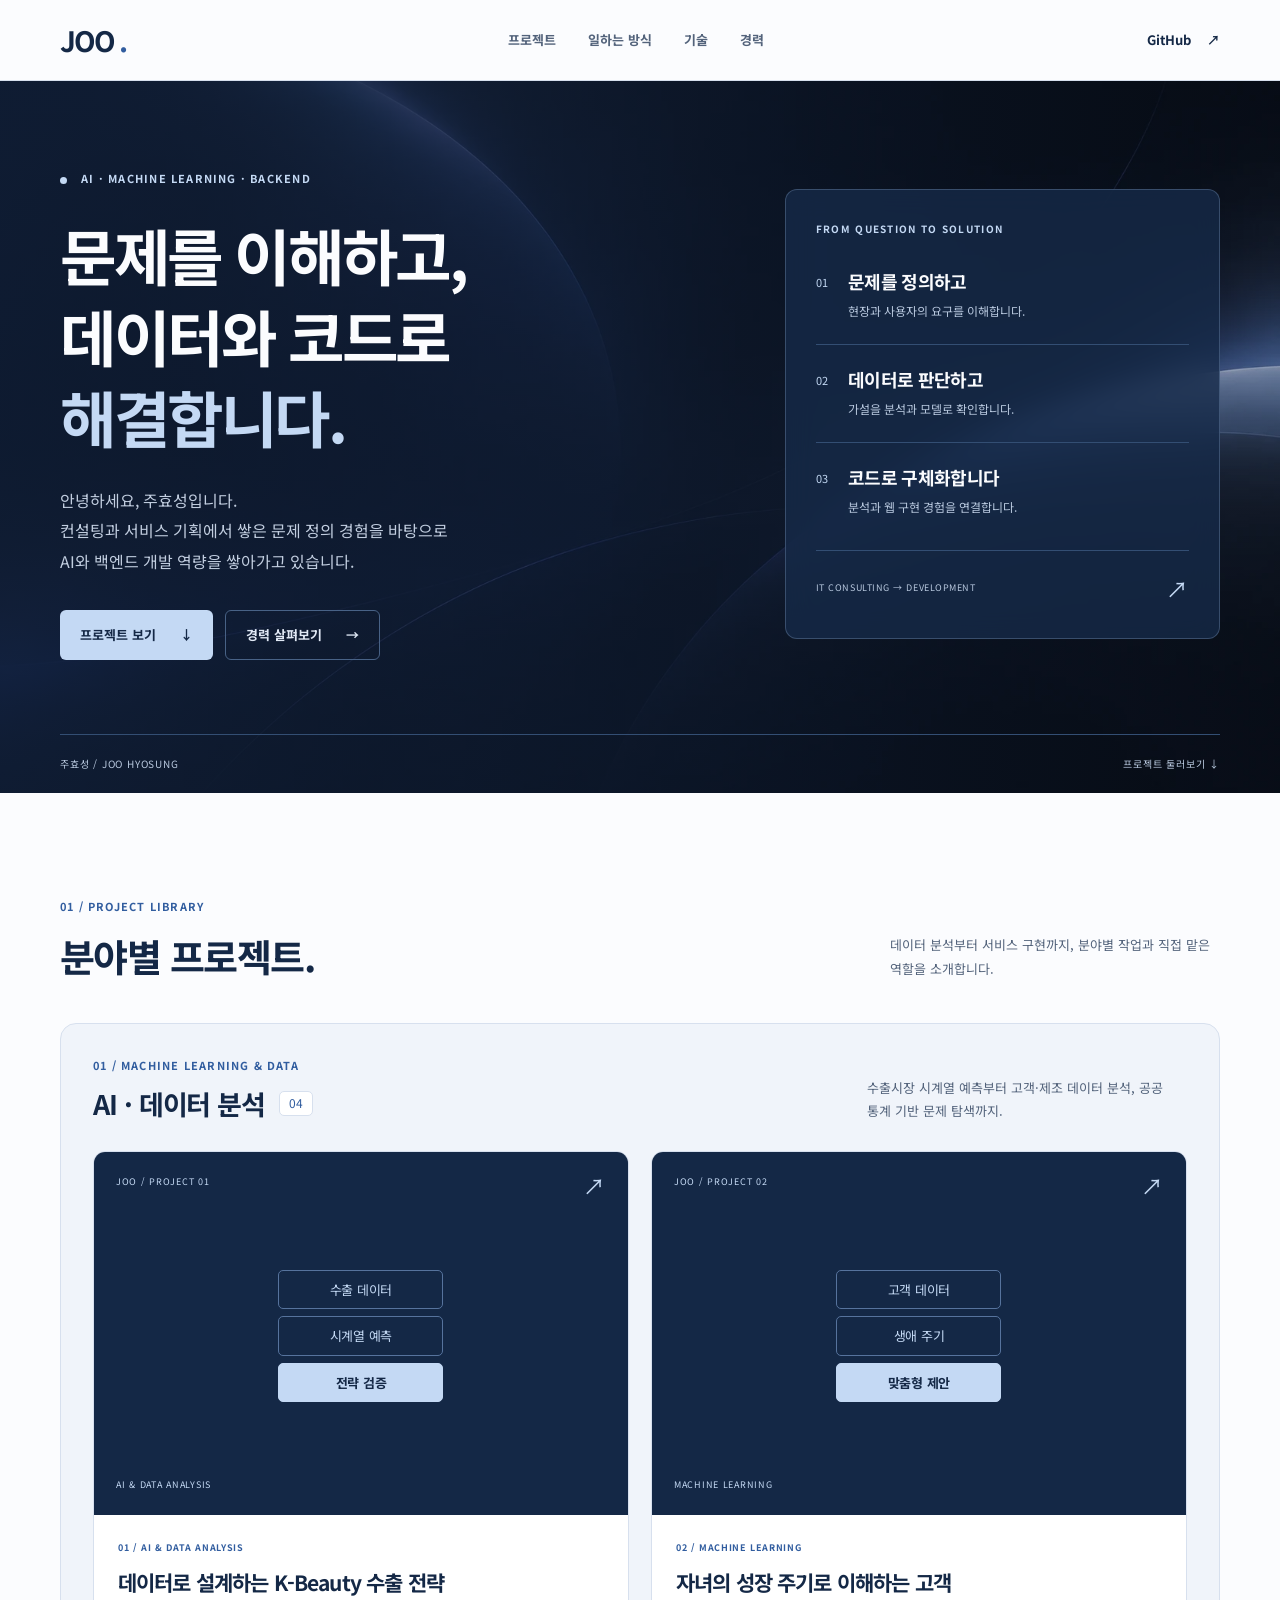
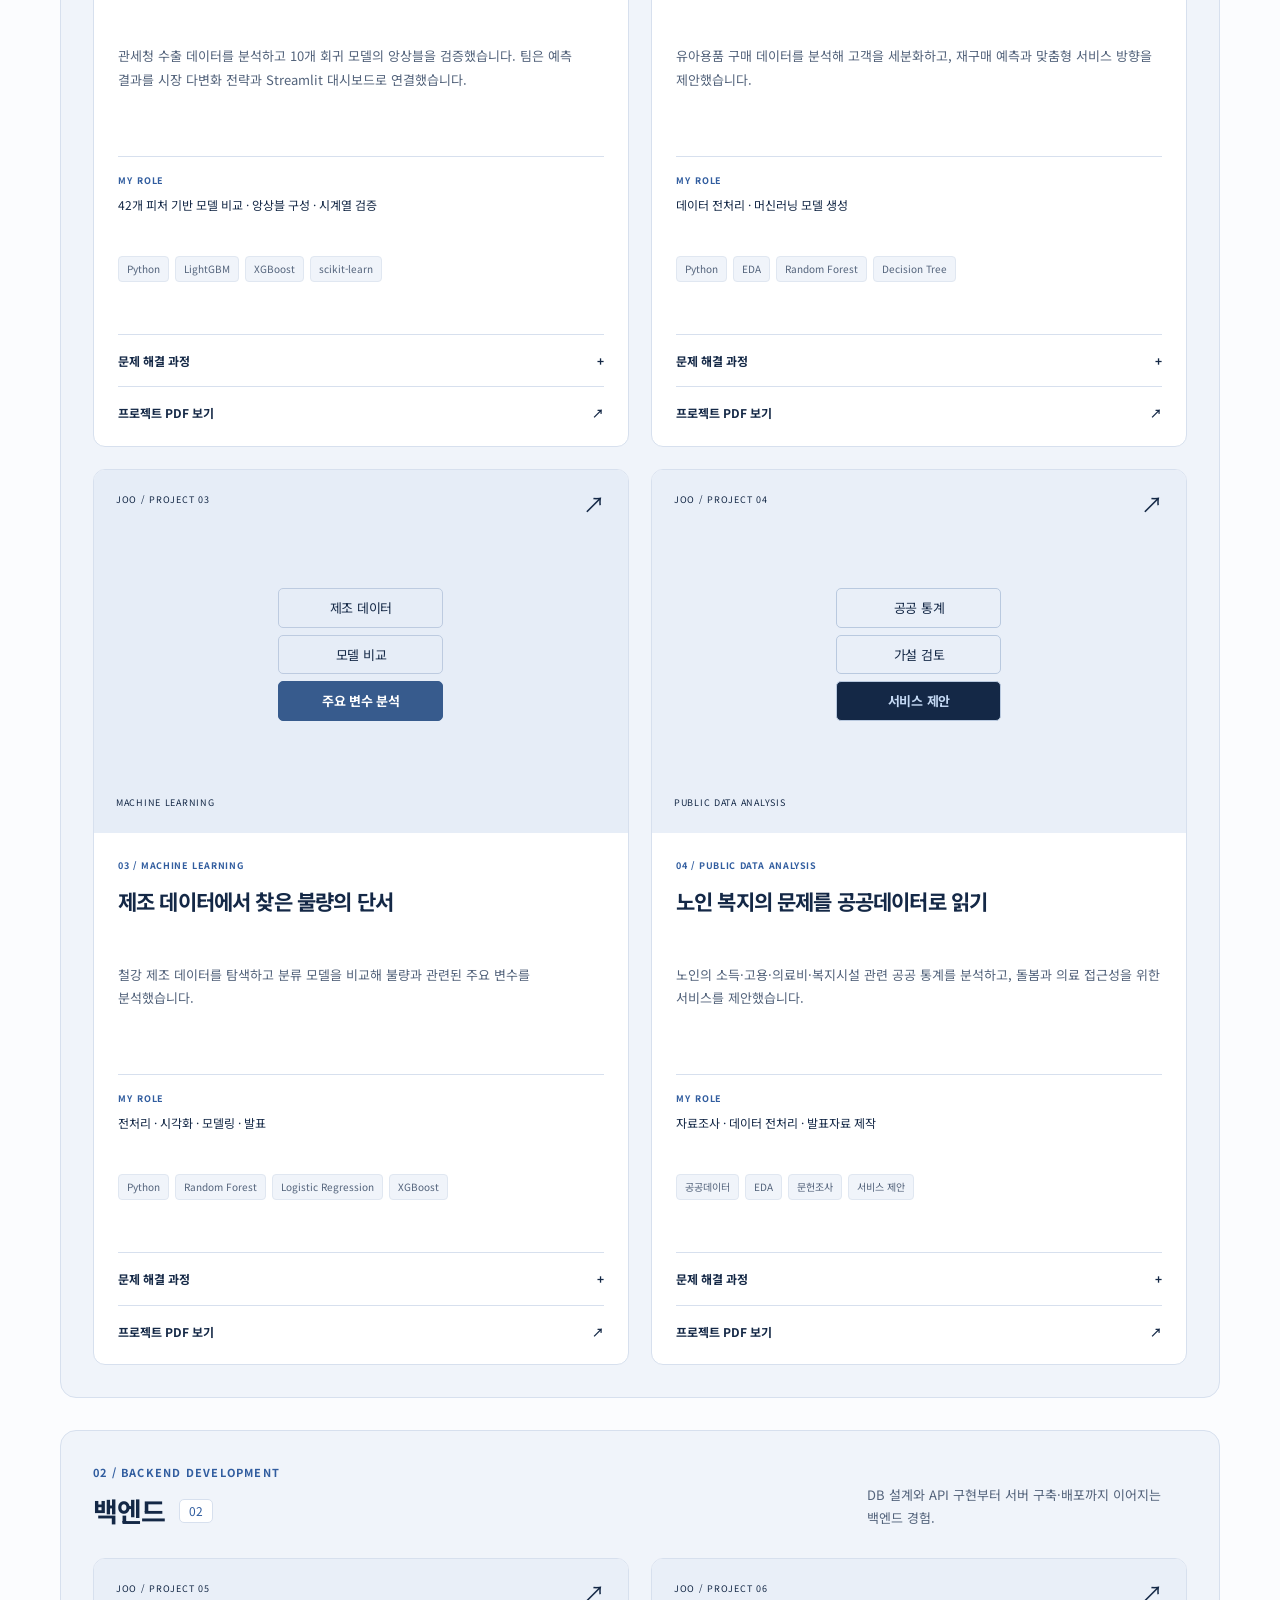
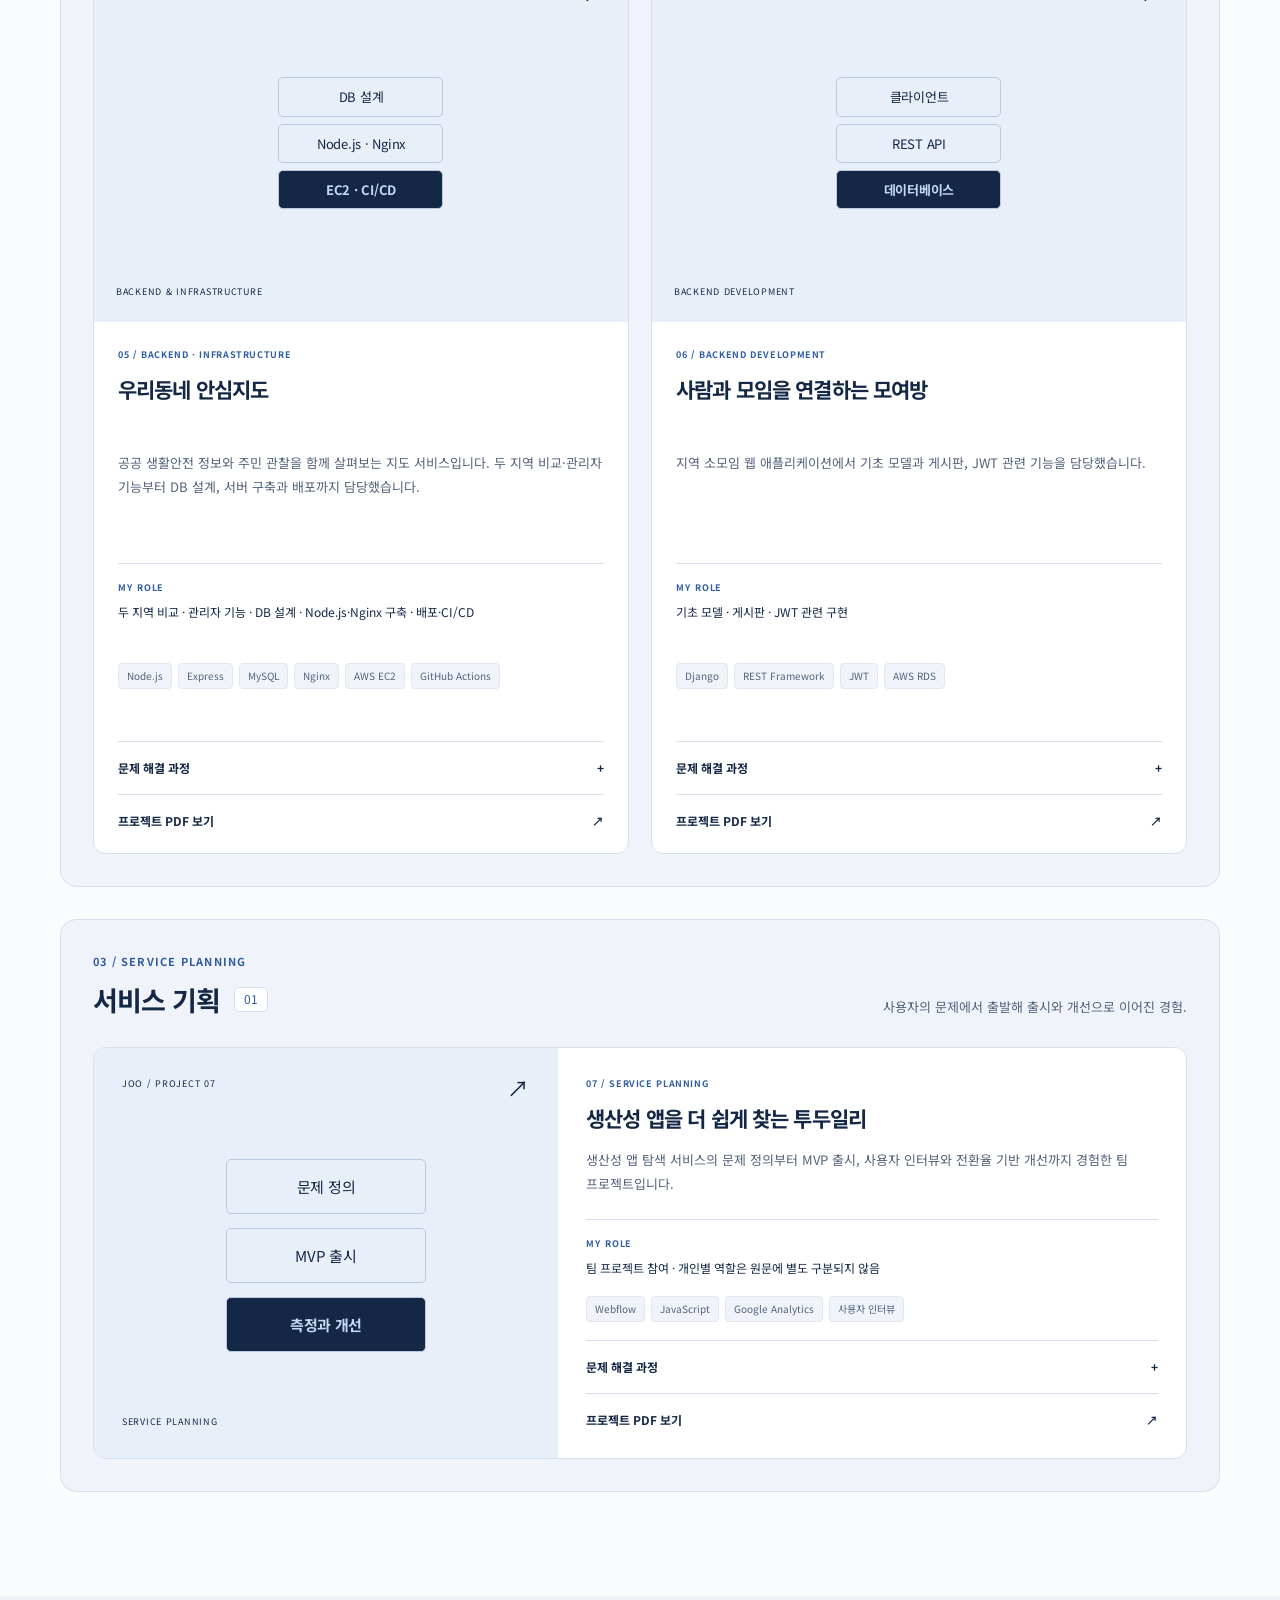
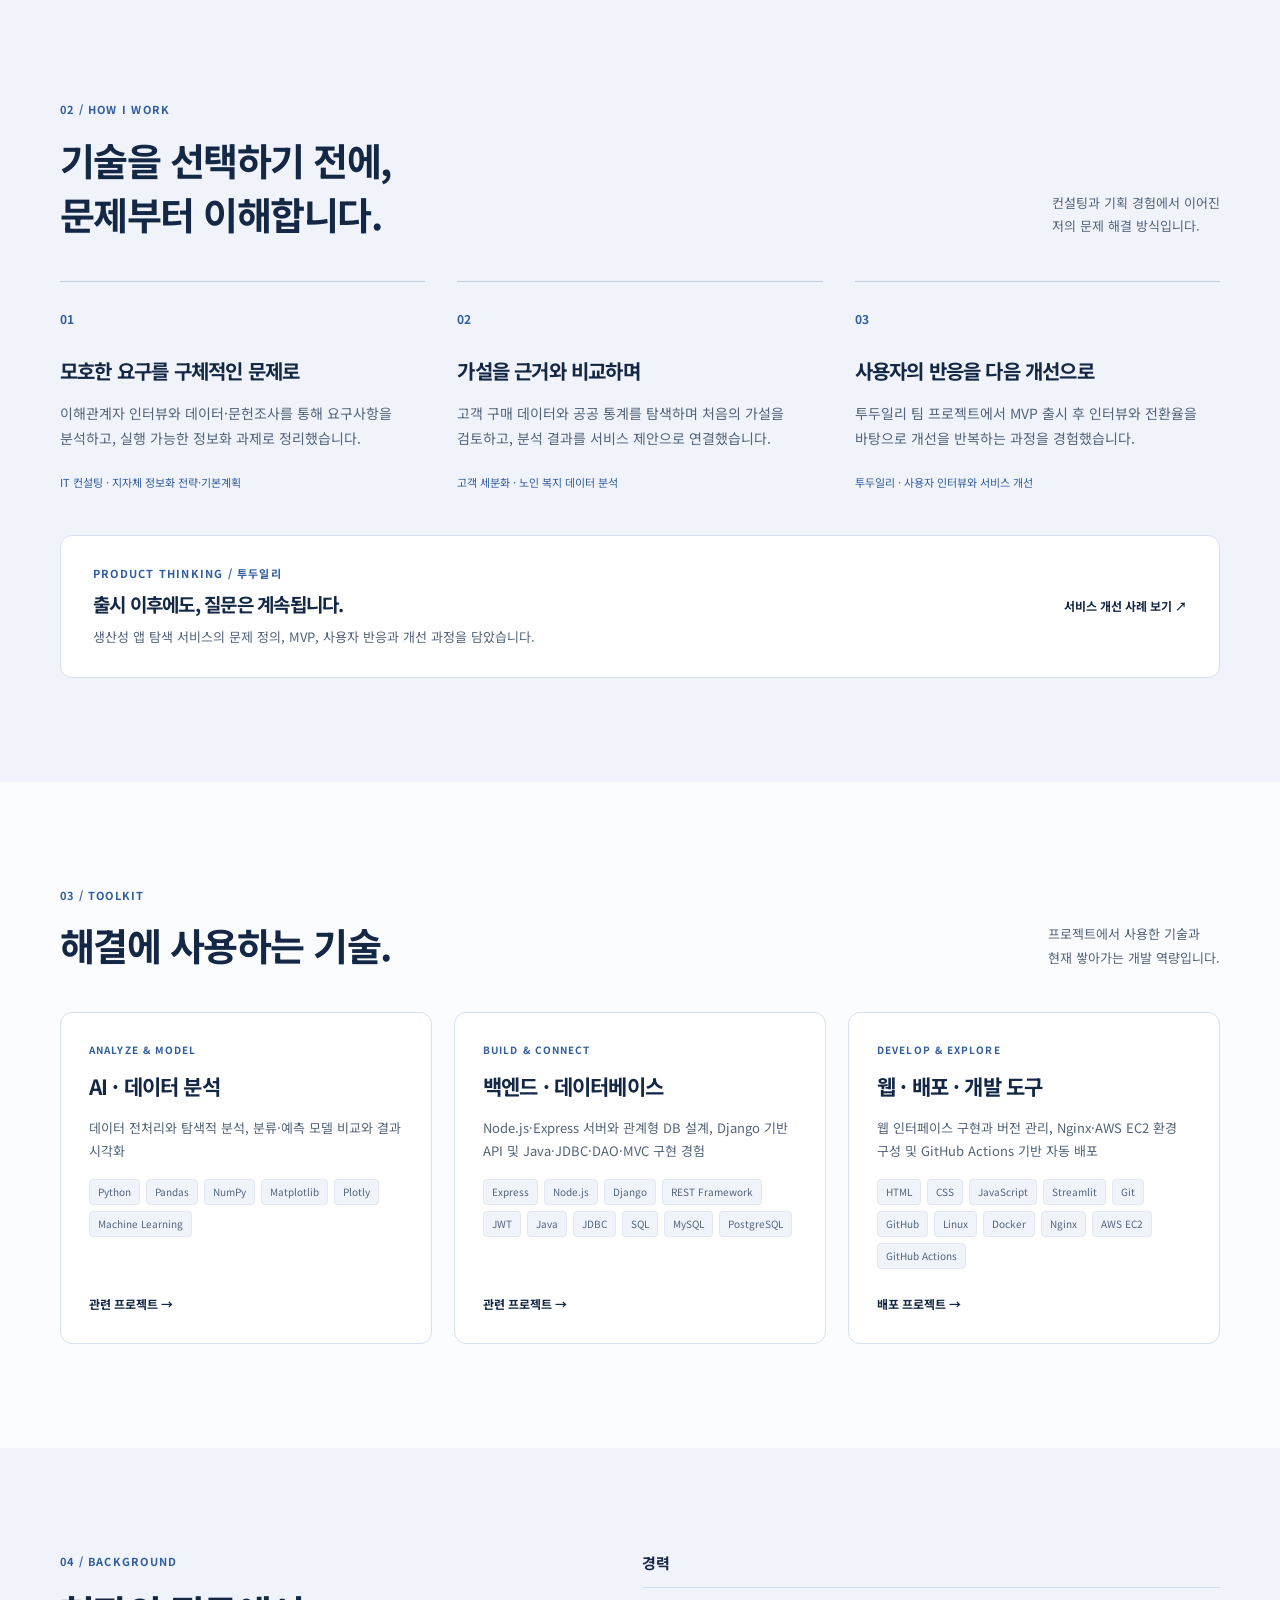
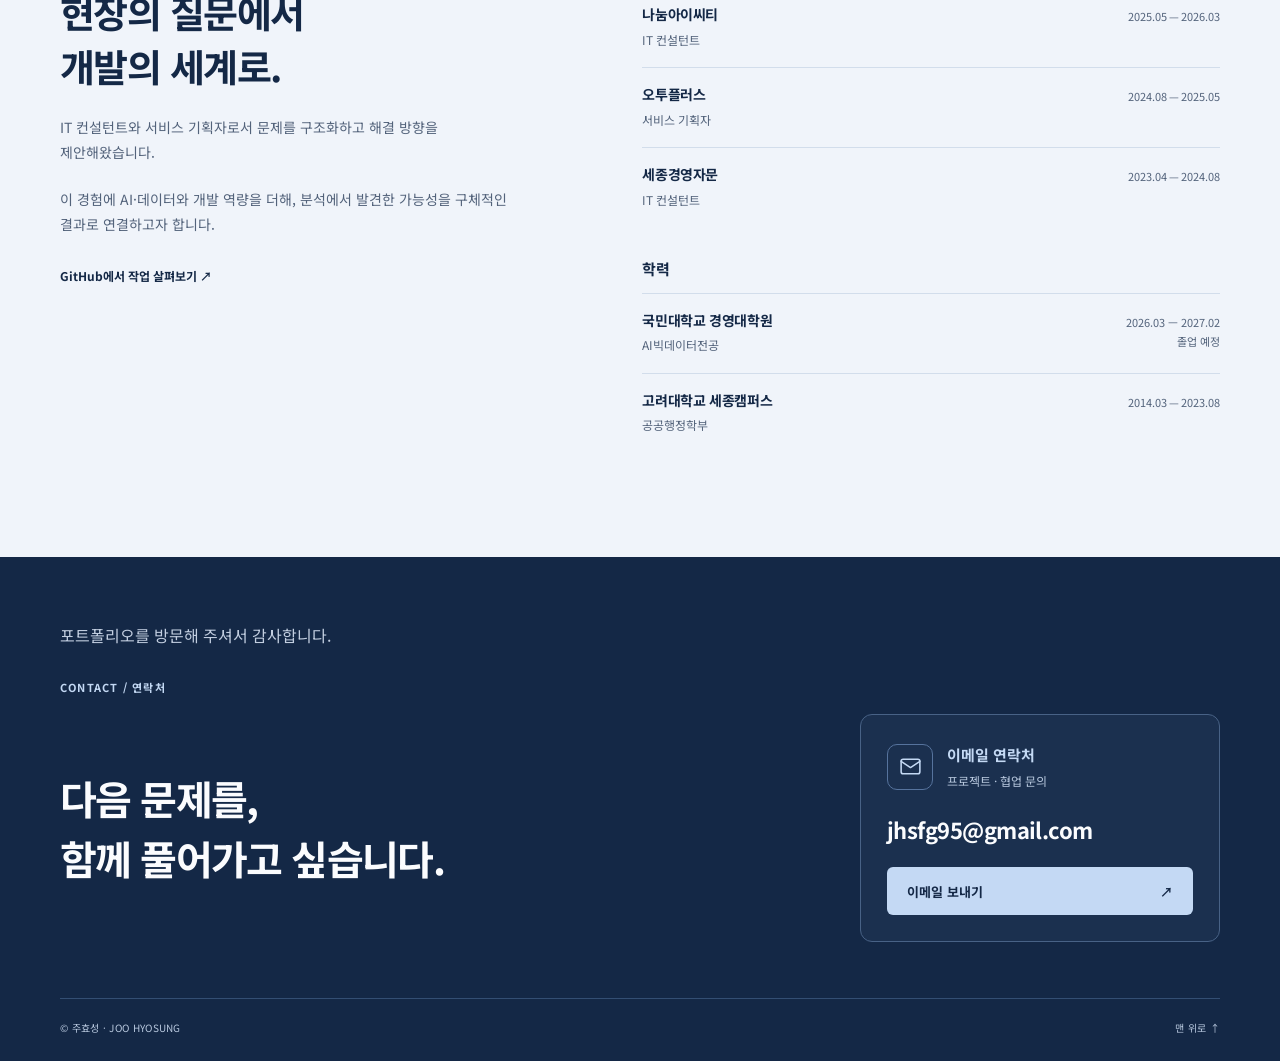
==== commit 713e8520: "K-Beauty AI 데이터 분석 프로젝트와 포트폴리오 PDF 추가" ====
--- a/index.html
+++ b/index.html
@@ -8,7 +8,7 @@
   <title>
    주효성 — AI · Backend Portfolio
   </title>
-  <link href="./css/style.css?v=20261111-navy" rel="stylesheet"/>
+  <link href="./css/style.css?v=20261118-kbeauty" rel="stylesheet"/>
   <script defer="" src="./js/script.js">
   </script>
   <link as="image" href="./assets/hero-navy.webp" rel="preload" type="image/webp"/>
@@ -176,21 +176,49 @@
          <h3 id="ai-title">
           AI · 데이터 분석
           <span class="category-count">
-           03
+           04
           </span>
          </h3>
         </div>
         <p>
-         고객과 제조 데이터의 머신러닝 분석, 공공 통계에서 출발한 문제 탐색.
+         수출시장 시계열 예측부터 고객·제조 데이터 분석, 공공 통계 기반 문제 탐색까지.
         </p>
        </div>
-       <div class="project-grid">
+       <div class="project-grid ai-project-grid">
+        <article class="project-card" id="project-kbeauty">
+         <a aria-label="데이터로 설계하는 K-Beauty 수출 전략 프로젝트 PDF 보기" class="project-preview" href="./project_template/kbeauty-export-strategy.pdf?v=20261118">
+          <div aria-hidden="true" class="project-visual visual-customers">
+           <div class="visual-top"><span>JOO / PROJECT 01</span><span>↗</span></div>
+           <div class="visual-diagram"><span>수출 데이터</span><span>시계열 예측</span><span>전략 검증</span></div>
+           <div class="visual-bottom">AI &amp; DATA ANALYSIS</div>
+          </div>
+         </a>
+         <div class="project-body">
+          <p class="eyebrow">01 / AI &amp; DATA ANALYSIS</p>
+          <h4>데이터로 설계하는 K-Beauty 수출 전략</h4>
+          <p class="project-description">관세청 수출 데이터를 분석하고 10개 회귀 모델의 앙상블을 검증했습니다. 팀은 예측 결과를 시장 다변화 전략과 Streamlit 대시보드로 연결했습니다.</p>
+          <p class="role"><span>MY ROLE</span>42개 피처 기반 모델 비교 · 앙상블 구성 · 시계열 검증</p>
+          <ul aria-label="사용 기술" class="tags"><li>Python</li><li>LightGBM</li><li>XGBoost</li><li>scikit-learn</li></ul>
+          <details class="project-detail">
+           <summary>문제 해결 과정 <span aria-hidden="true">+</span></summary>
+           <dl>
+            <div><dt>문제</dt><dd>수출시장 집중 위험을 낮추면서 성장할 국가·제품 후보 찾기</dd></div>
+            <div><dt>접근</dt><dd>57개월의 수출 데이터, 42개 피처와 10개 회귀 모델을 비교하고 시간 순서에 맞춰 앙상블 검증</dd></div>
+            <div><dt>결과</dt><dd>팀 공통 평가군의 개인 모델 WAPE 25.19%로 Seasonal Naive 30.92% 대비 오차 감소. 팀의 전략·대시보드로 의사결정 지원</dd></div>
+           </dl>
+           <p class="note">WAPE는 낮을수록 좋습니다. 팀 최저 오차 19.83%와 개인 결과를 구분하며, 가상기업의 손익 시뮬레이션은 실제 사업 실적이 아닙니다.</p>
+           <a class="text-link" href="https://github.com/joohyosung/AI_seminar_team4" target="_blank" rel="noopener noreferrer">GitHub 코드 보기 ↗</a>
+           <a class="text-link" href="https://docs.google.com/presentation/d/1F7b5ldjC89YLH8Li3YxasQXIow5-31MTGk95QmoZMSQ/edit" target="_blank" rel="noopener noreferrer">팀 발표자료 보기 ↗</a>
+          </details>
+          <a class="project-link" href="./project_template/kbeauty-export-strategy.pdf?v=20261118">프로젝트 PDF 보기 <span aria-hidden="true">↗</span><span class="sr-only"> — 데이터로 설계하는 K-Beauty 수출 전략</span></a>
+         </div>
+        </article>
         <article class="project-card" id="project-customers">
          <a aria-label="자녀의 성장 주기로 이해하는 고객 프로젝트 PDF 보기" class="project-preview" href="./project_template/RPA_4기_프로젝트2+3.pdf?v=20261111-no-references">
           <div aria-hidden="true" class="project-visual visual-customers">
            <div class="visual-top">
             <span>
-             JOO / PROJECT 01
+             JOO / PROJECT 02
             </span>
             <span>
              ↗
@@ -214,7 +242,7 @@
          </a>
          <div class="project-body">
           <p class="eyebrow">
-           01 / MACHINE LEARNING
+           02 / MACHINE LEARNING
           </p>
           <h4>
            자녀의 성장 주기로 이해하는 고객
@@ -298,7 +326,7 @@
           <div aria-hidden="true" class="project-visual visual-steel">
            <div class="visual-top">
             <span>
-             JOO / PROJECT 02
+             JOO / PROJECT 03
             </span>
             <span>
              ↗
@@ -322,7 +350,7 @@
          </a>
          <div class="project-body">
           <p class="eyebrow">
-           02 / MACHINE LEARNING
+           03 / MACHINE LEARNING
           </p>
           <h4>
            제조 데이터에서 찾은 불량의 단서
@@ -406,7 +434,7 @@
           <div aria-hidden="true" class="project-visual visual-backend">
            <div class="visual-top">
             <span>
-             JOO / PROJECT 03
+             JOO / PROJECT 04
             </span>
             <span>
              ↗
@@ -430,7 +458,7 @@
          </a>
          <div class="project-body">
           <p class="eyebrow">
-           03 / PUBLIC DATA ANALYSIS
+           04 / PUBLIC DATA ANALYSIS
           </p>
           <h4>
            노인 복지의 문제를 공공데이터로 읽기
@@ -531,7 +559,7 @@
           <div aria-hidden="true" class="project-visual visual-backend">
            <div class="visual-top">
             <span>
-             JOO / PROJECT 04
+             JOO / PROJECT 05
             </span>
             <span>
              ↗
@@ -555,7 +583,7 @@
          </a>
          <div class="project-body">
           <p class="eyebrow">
-           04 / BACKEND · INFRASTRUCTURE
+           05 / BACKEND · INFRASTRUCTURE
           </p>
           <h4>
            우리동네 안심지도
@@ -661,7 +689,7 @@
           <div aria-hidden="true" class="project-visual visual-backend">
            <div class="visual-top">
             <span>
-             JOO / PROJECT 05
+             JOO / PROJECT 06
             </span>
             <span>
              ↗
@@ -685,7 +713,7 @@
          </a>
          <div class="project-body">
           <p class="eyebrow">
-           05 / BACKEND DEVELOPMENT
+           06 / BACKEND DEVELOPMENT
           </p>
           <h4>
            사람과 모임을 연결하는 모여방
@@ -789,7 +817,7 @@
           <div aria-hidden="true" class="project-visual visual-backend">
            <div class="visual-top">
             <span>
-             JOO / PROJECT 06
+             JOO / PROJECT 07
             </span>
             <span>
              ↗
@@ -813,7 +841,7 @@
          </a>
          <div class="project-body">
           <p class="eyebrow">
-           06 / SERVICE PLANNING
+           07 / SERVICE PLANNING
           </p>
           <h4>
            생산성 앱을 더 쉽게 찾는 투두일리
--- a/css/style.css
+++ b/css/style.css
@@ -1,13 +1,13 @@
 @font-face {
   font-family:Noto Sans KR;
-  src:url('../assets/fonts/NotoSansKR-Regular-web.ttf?v=20261111-navy') format('truetype');
+  src:url('../assets/fonts/NotoSansKR-Regular-web.ttf?v=20261118-kbeauty') format('truetype');
   font-weight:100 500;
   font-display:swap
 }
 
 @font-face {
   font-family:Noto Sans KR;
-  src:url('../assets/fonts/NotoSansKR-Bold-web.ttf?v=20261111-navy') format('truetype');
+  src:url('../assets/fonts/NotoSansKR-Bold-web.ttf?v=20261118-kbeauty') format('truetype');
   font-weight:600 900;
   font-display:swap
 }
@@ -1466,3 +1466,9 @@
  .hero::before { background-position:65% center; }
  .hero::after { background:linear-gradient(180deg,rgba(15,29,53,.82),rgba(15,29,53,.67)); }
 }
+
+/* Four AI projects form two equal rows, matching the backend card scale. */
+.project-library .ai-project-grid { grid-template-columns:repeat(2,minmax(0,1fr)); }
+@media(max-width:760px) {
+ .project-library .ai-project-grid { grid-template-columns:1fr; }
+}
